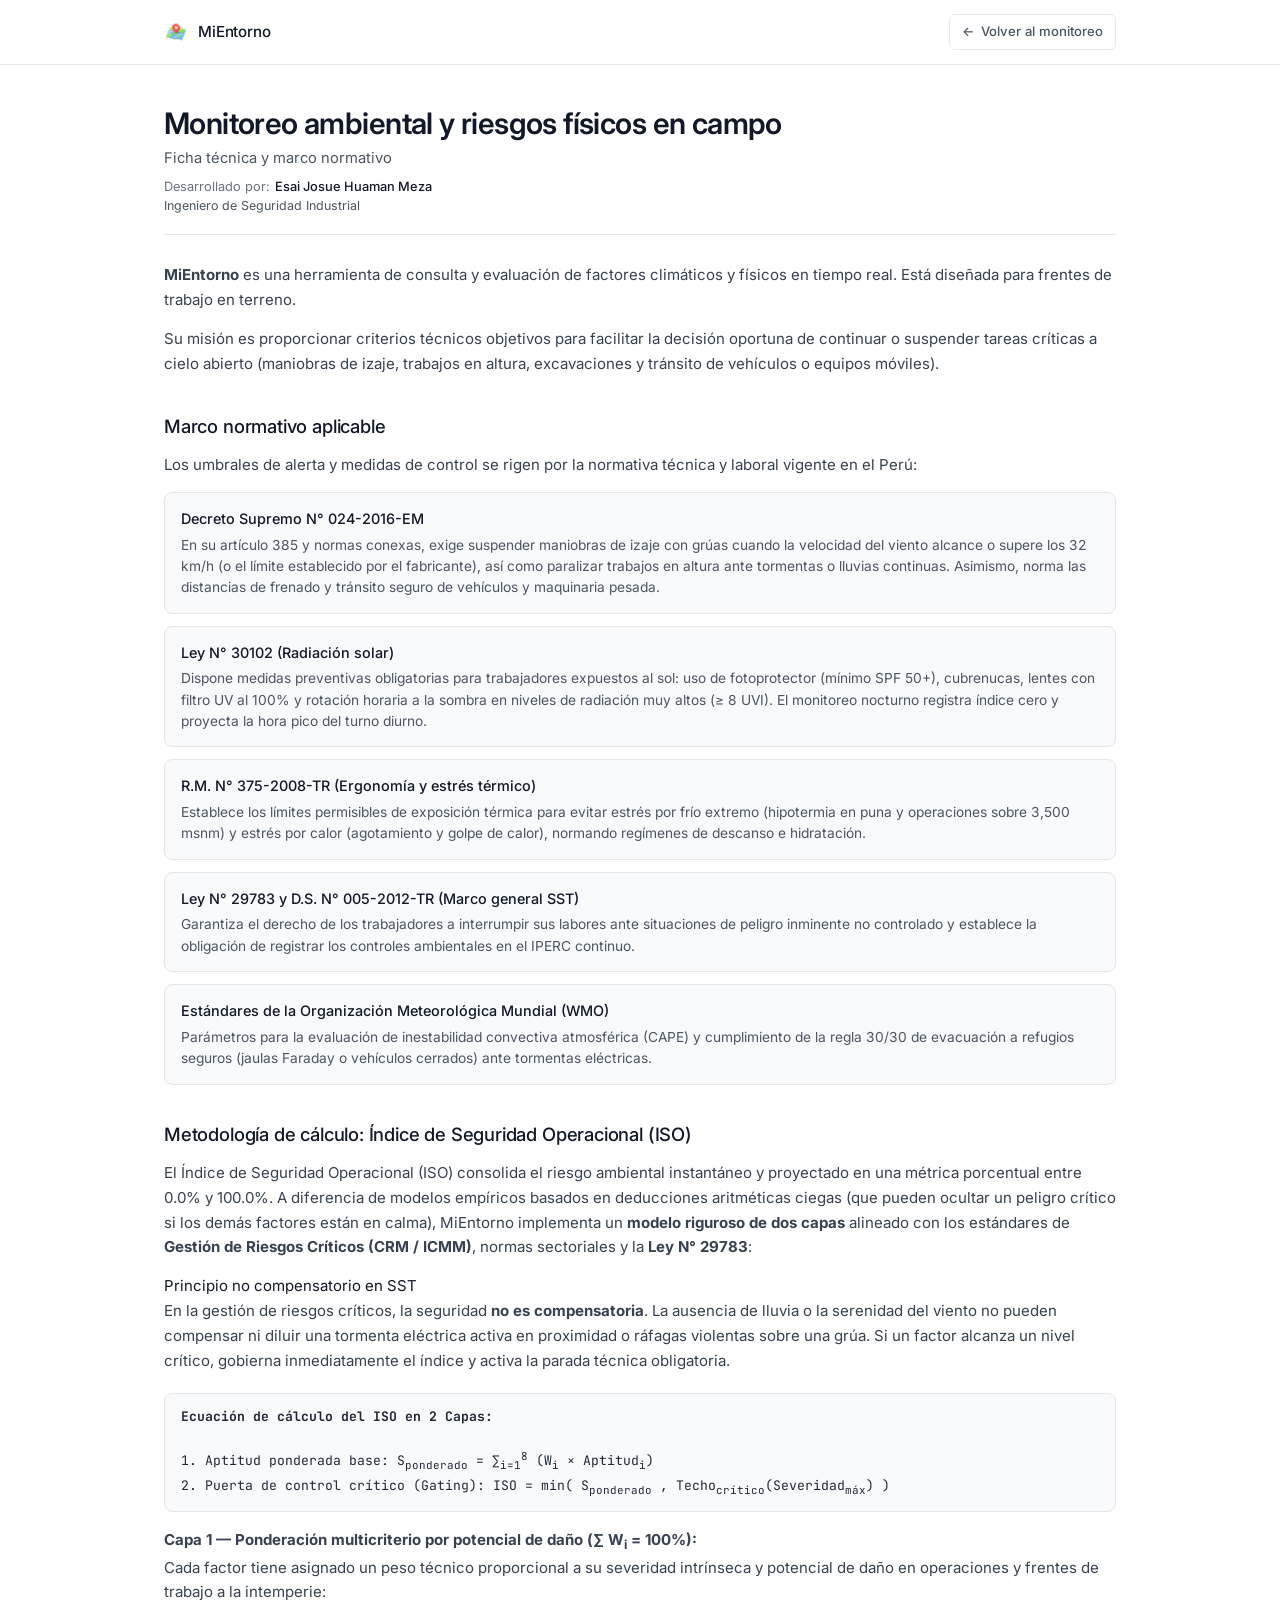
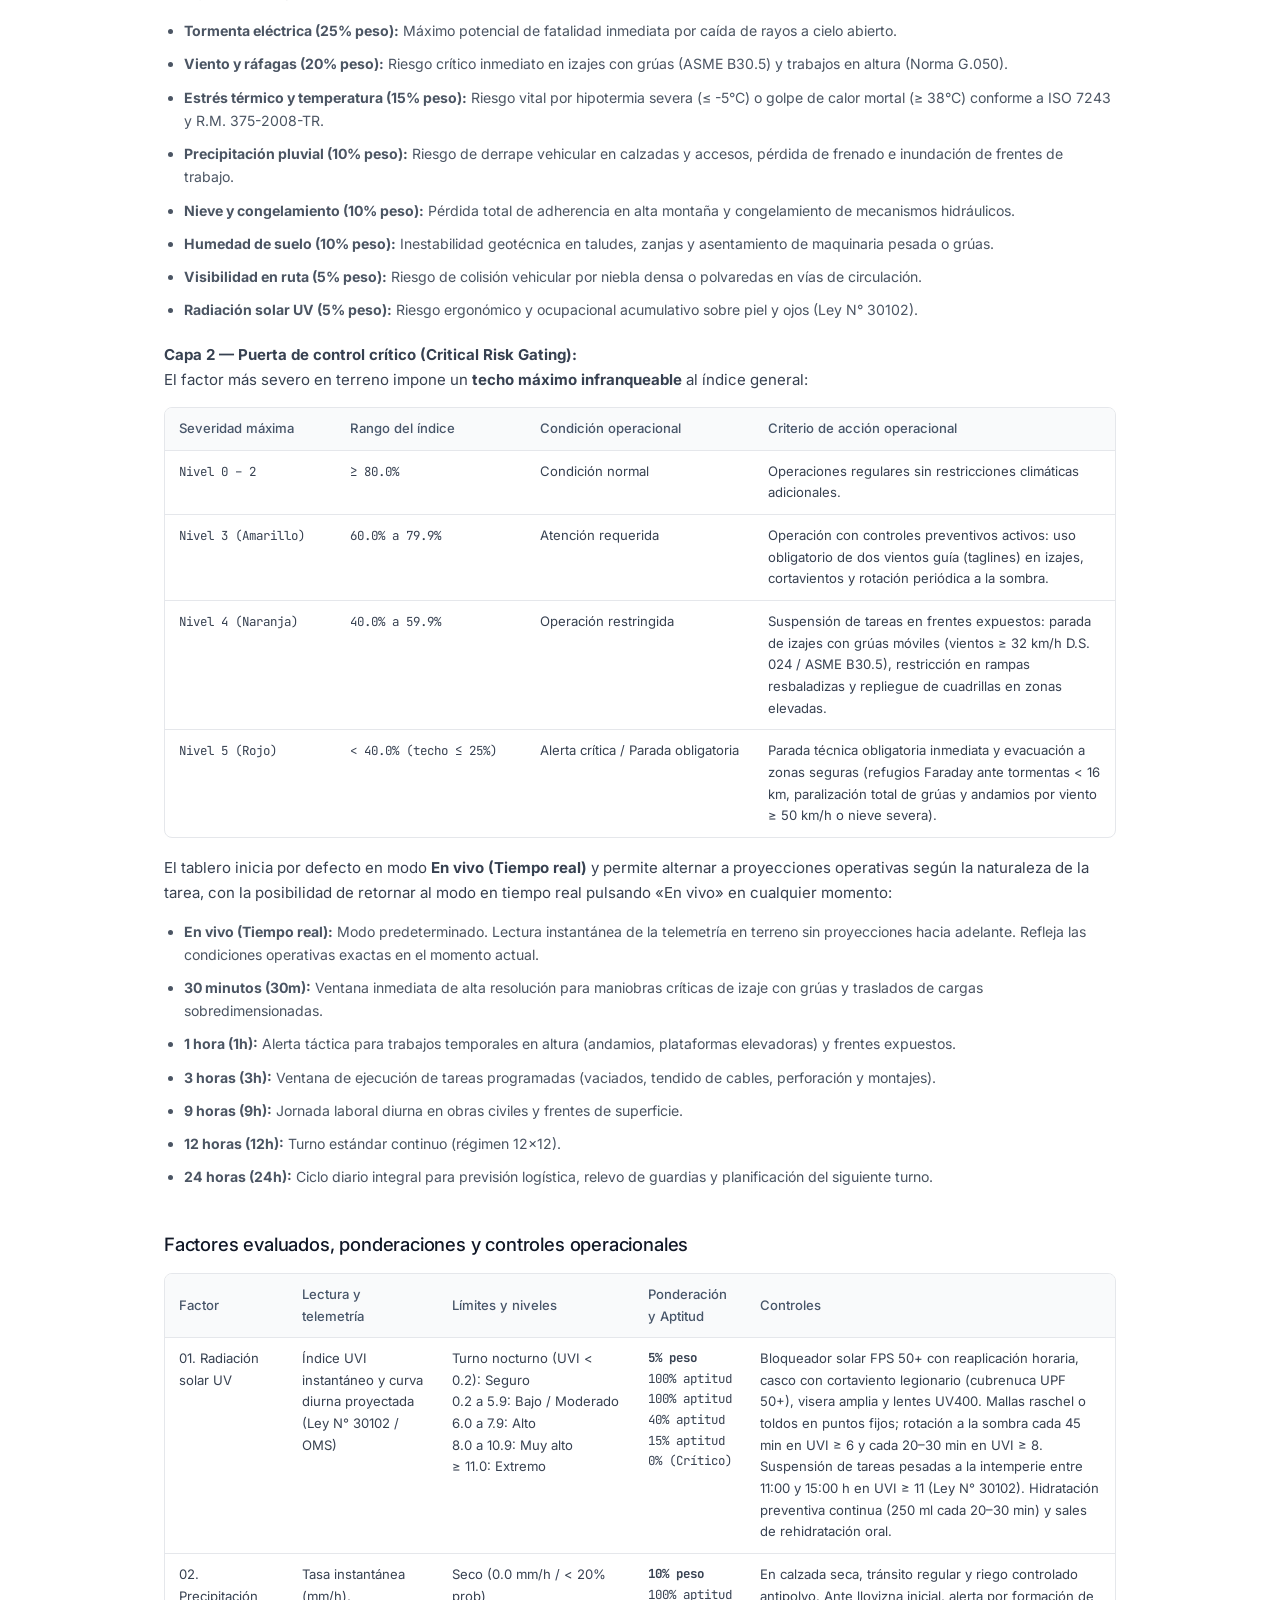
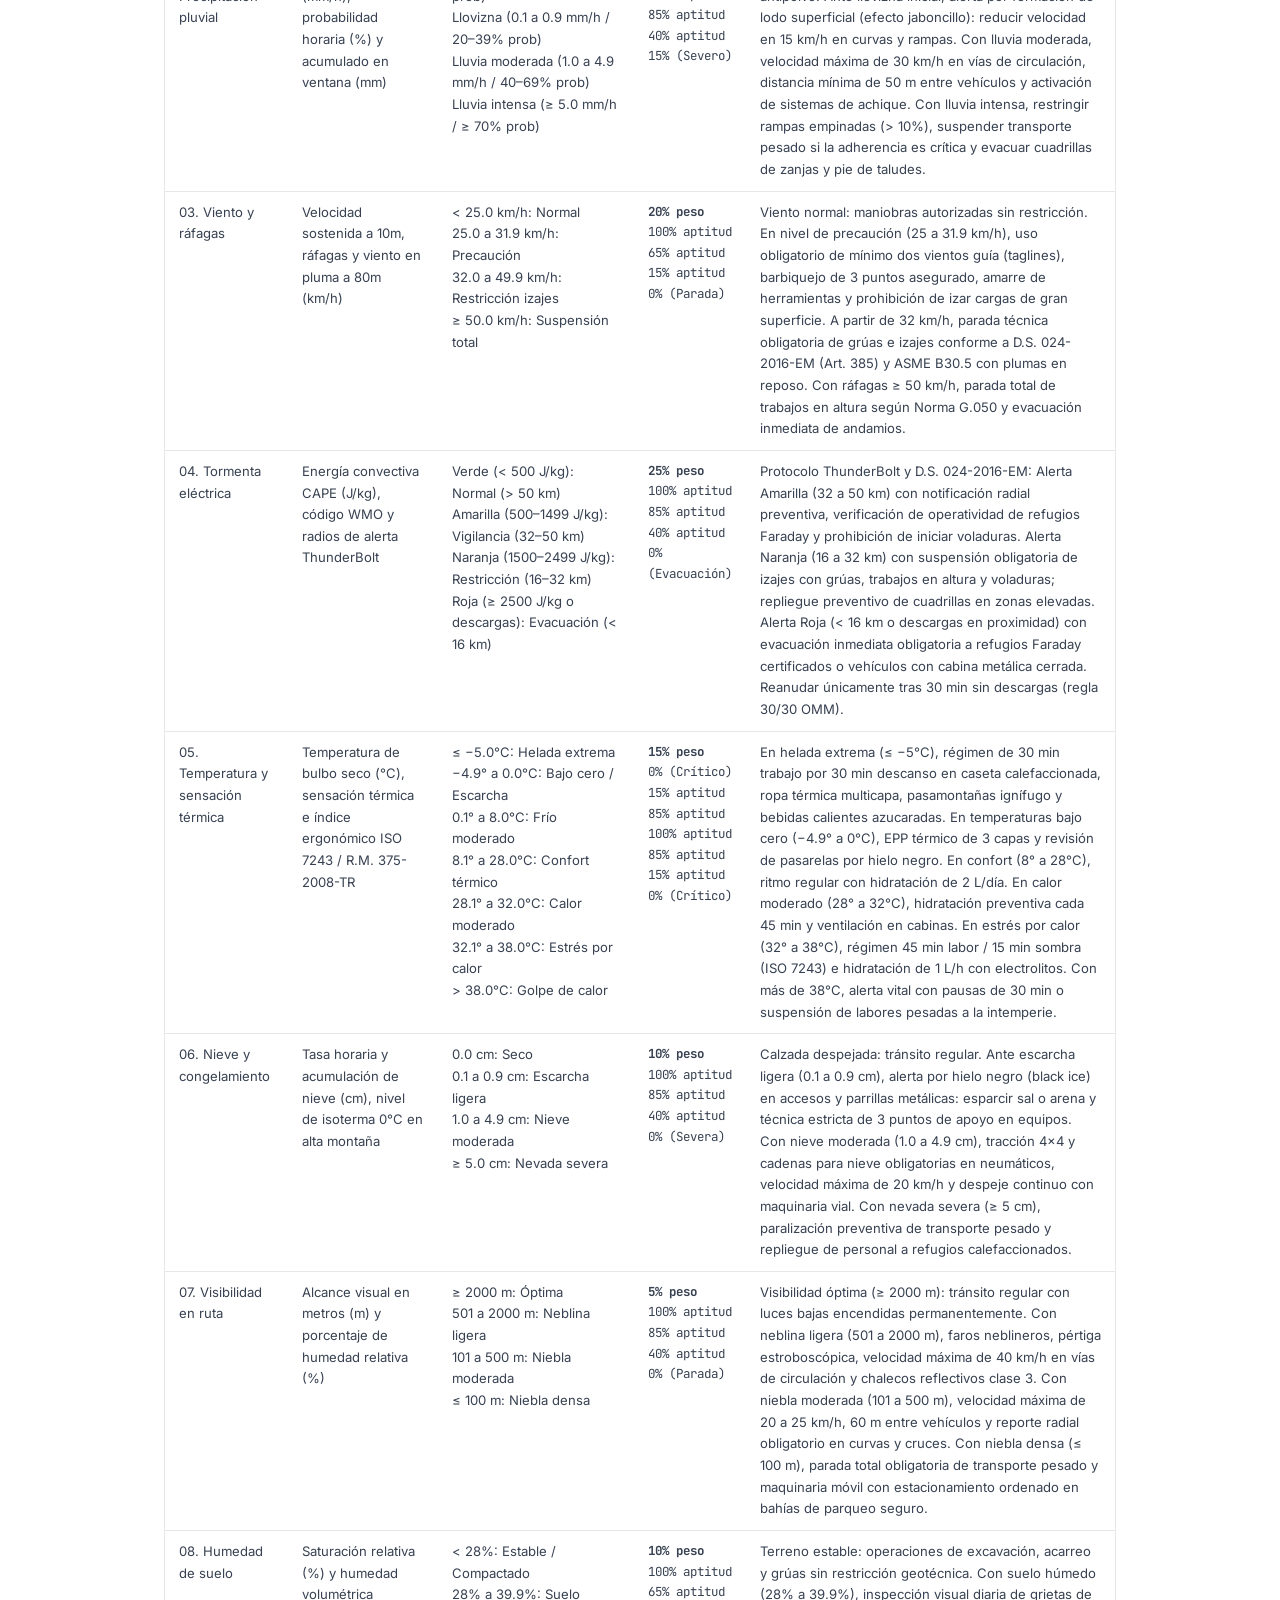
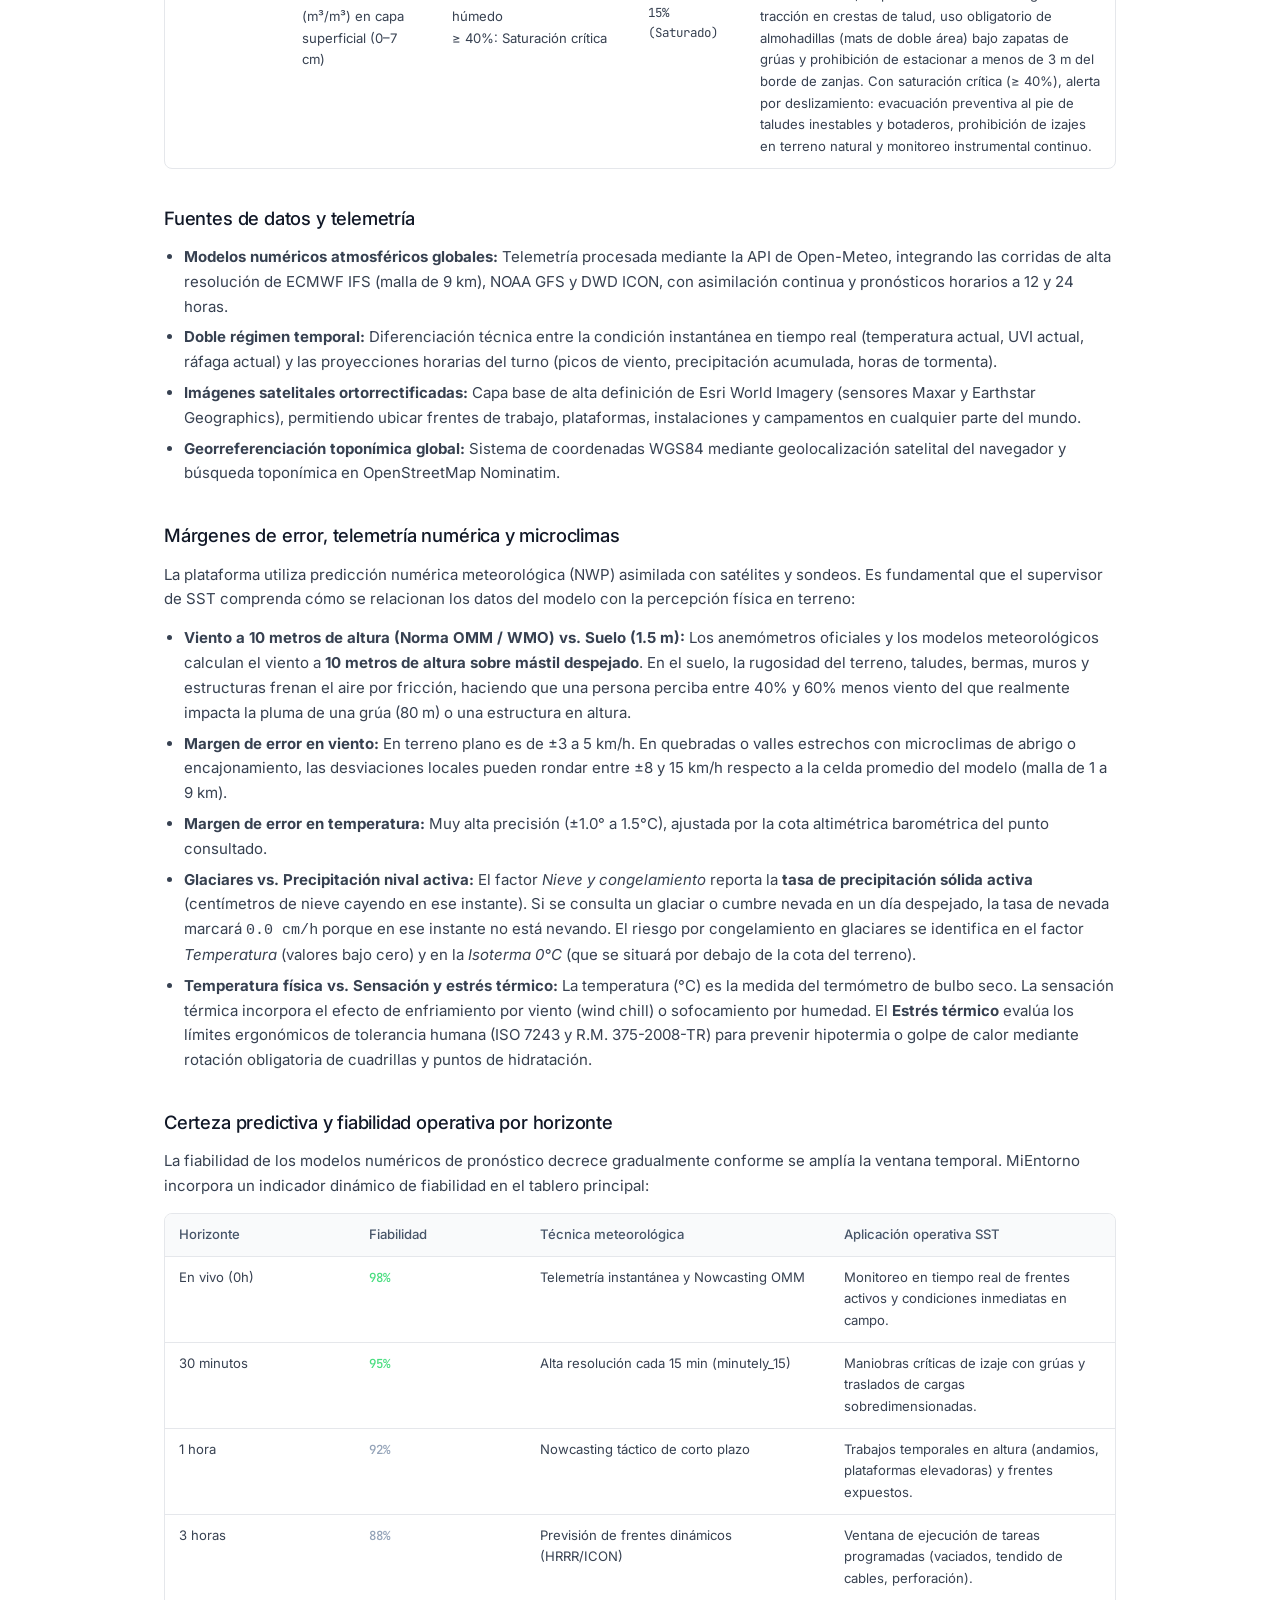
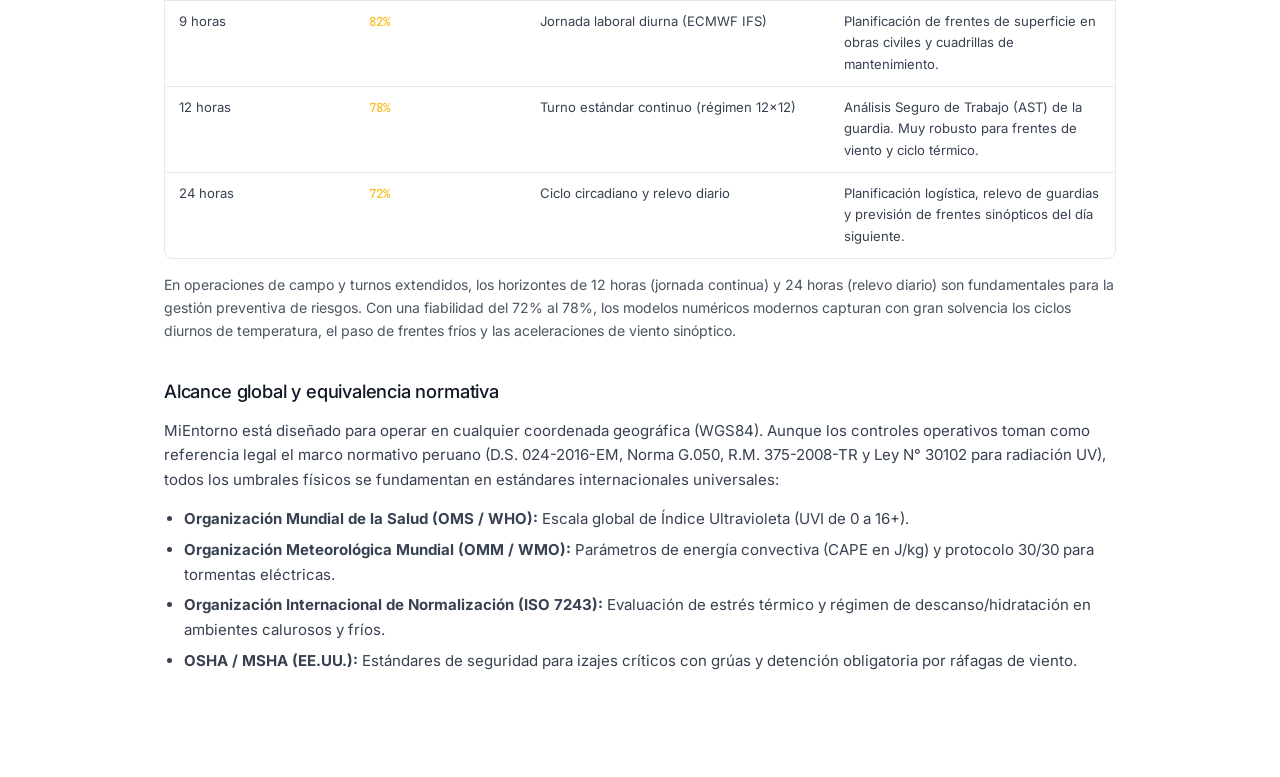
==== acerca.html @ bc373aea "refactor(sst): universalizar lenguaje SST eliminando sesgos sectoriales y modismo faena" ====
<!DOCTYPE html>
<html lang="es">

<head>
  <meta charset="UTF-8">
  <meta name="viewport" content="width=device-width, initial-scale=1.0">
  <title>Ficha técnica y metodología &bull; MiEntorno</title>
  <meta name="description"
    content="Ficha técnica, metodología de cálculo y marco normativo peruano de la plataforma MiEntorno.">
  <link rel="icon" type="image/webp" href="logo.webp">
  <link rel="preconnect" href="https://fonts.googleapis.com">
  <link rel="preconnect" href="https://fonts.gstatic.com" crossorigin>
  <link
    href="https://fonts.googleapis.com/css2?family=Inter:wght@400;500;600;700&family=JetBrains+Mono:wght@400;500&display=swap"
    rel="stylesheet">

  <style>
    :root {
      --bg: #ffffff;
      --text: #111827;
      --text-muted: #4b5563;
      --text-subtle: #6b7280;
      --border: #e5e7eb;
      --border-light: #f3f4f6;
      --bg-subtle: #f9fafb;
      --font-sans: 'Inter', -apple-system, BlinkMacSystemFont, "Segoe UI", Roboto, sans-serif;
      --font-mono: 'JetBrains Mono', Consolas, monospace;
    }

    * {
      box-sizing: border-box;
      margin: 0;
      padding: 0;
    }

    html,
    body {
      overflow-x: hidden;
    }

    body {
      background-color: var(--bg);
      color: var(--text);
      font-family: var(--font-sans);
      font-size: 15px;
      line-height: 1.65;
      -webkit-font-smoothing: antialiased;
      padding-bottom: 70px;
    }

    .top-bar {
      border-bottom: 1px solid var(--border);
      background: #ffffff;
      position: sticky;
      top: 0;
      z-index: 50;
    }

    .top-bar-inner {
      max-width: 1000px;
      margin: 0 auto;
      padding: 14px 24px;
      display: flex;
      align-items: center;
      justify-content: space-between;
    }

    .brand-group {
      display: flex;
      align-items: center;
      gap: 10px;
      text-decoration: none;
      color: var(--text);
    }

    .brand-logo {
      height: 24px;
      width: auto;
      display: block;
    }

    .brand-name {
      font-size: 0.95rem;
      font-weight: 500;
      letter-spacing: -0.01em;
    }

    .btn-back {
      display: inline-flex;
      align-items: center;
      gap: 6px;
      color: var(--text-muted);
      text-decoration: none;
      font-size: 0.82rem;
      font-weight: 500;
      padding: 6px 12px;
      border: 1px solid var(--border);
      border-radius: 6px;
      transition: all 0.15s ease;
      background: #ffffff;
    }

    .btn-back:hover {
      color: var(--text);
      background: var(--bg-subtle);
      border-color: #d1d5db;
    }

    .content-wrap {
      max-width: 1000px;
      margin: 0 auto;
      padding: 40px 24px 0 24px;
    }

    .page-header {
      margin-bottom: 28px;
      padding-bottom: 20px;
      border-bottom: 1px solid var(--border);
    }

    .page-tag {
      font-size: 0.75rem;
      font-weight: 500;
      color: var(--text-subtle);
      letter-spacing: 0.04em;
      margin-bottom: 8px;
    }

    .page-title {
      font-size: 1.85rem;
      font-weight: 600;
      color: var(--text);
      letter-spacing: -0.02em;
      line-height: 1.25;
      margin-bottom: 6px;
    }

    .page-meta {
      font-size: 0.92rem;
      color: var(--text-muted);
      line-height: 1.4;
      margin-bottom: 10px;
    }

    .page-author-byline {
      display: flex;
      flex-direction: column;
      gap: 2px;
      font-size: 0.8rem;
      line-height: 1.35;
      color: var(--text-subtle);
    }

    .byline-primary {
      display: flex;
      align-items: center;
      gap: 5px;
    }

    .byline-prefix {
      font-weight: 400;
      color: var(--text-subtle);
    }

    .byline-name {
      font-weight: 500;
      color: var(--text);
    }

    .byline-role {
      font-weight: 400;
      font-size: 0.78rem;
      color: var(--text-muted);
    }

    section {
      margin-bottom: 34px;
    }

    h2 {
      font-size: 1.15rem;
      font-weight: 500;
      color: var(--text);
      letter-spacing: -0.01em;
      margin-bottom: 12px;
    }

    p {
      margin-bottom: 14px;
      color: #374151;
      font-size: 0.94rem;
      line-height: 1.65;
    }

    ul {
      margin-left: 20px;
      margin-bottom: 14px;
      color: #374151;
      font-size: 0.94rem;
    }

    li {
      margin-bottom: 6px;
    }

    .law-item {
      border: 1px solid var(--border);
      border-radius: 8px;
      padding: 14px 16px;
      margin-bottom: 12px;
      background: var(--bg-subtle);
    }

    .law-name {
      font-weight: 500;
      font-size: 0.9rem;
      color: var(--text);
      margin-bottom: 4px;
    }

    .law-desc {
      font-size: 0.86rem;
      color: var(--text-muted);
      margin-bottom: 0;
      line-height: 1.55;
    }

    .table-container {
      border: 1px solid var(--border);
      border-radius: 8px;
      margin: 14px 0;
      background: #ffffff;
      overflow: hidden;
    }

    table {
      width: 100%;
      border-collapse: collapse;
      font-size: 0.82rem;
      text-align: left;
    }

    th {
      background: var(--bg-subtle);
      color: #475569;
      font-weight: 500;
      padding: 10px 14px;
      border-bottom: 1px solid var(--border);
    }

    td {
      padding: 10px 14px;
      border-bottom: 1px solid var(--border);
      color: #374151;
      vertical-align: top;
    }

    tr:last-child td {
      border-bottom: none;
    }

    .mono {
      font-family: var(--font-mono);
      font-size: 0.78rem;
    }

    .col-factor {
      width: 13%;
    }

    .col-metric {
      width: 16%;
    }

    .col-limits {
      width: 21%;
    }

    .col-deduction {
      width: 10%;
    }

    .col-action {
      width: 40%;
    }

    .cell-limits,
    .cell-deduction {
      line-height: 1.65;
    }

    .calc-box {
      background: var(--bg-subtle);
      border: 1px solid var(--border);
      border-radius: 8px;
      padding: 12px 16px;
      font-family: var(--font-mono);
      font-size: 0.82rem;
      color: #1f2937;
      margin: 12px 0 16px 0;
      line-height: 1.6;
      word-break: break-word;
    }

    .table-desktop {
      display: block;
    }

    .cards-mobile {
      display: none;
    }

    .scale-card {
      border: 1px solid var(--border);
      border-radius: 8px;
      padding: 12px 14px;
      background: var(--bg-subtle);
    }

    .scale-card-header {
      display: flex;
      align-items: center;
      gap: 8px;
      margin-bottom: 6px;
      flex-wrap: wrap;
    }

    .scale-badge {
      font-size: 0.76rem;
      font-weight: 600;
      padding: 2px 8px;
      border-radius: 4px;
      font-family: var(--font-mono);
    }

    .badge-safe {
      background: #ecfdf5;
      color: #059669;
      border: 1px solid #a7f3d0;
    }

    .badge-warning {
      background: #fffbeb;
      color: #d97706;
      border: 1px solid #fde68a;
    }

    .badge-alert {
      background: #fef2f2;
      color: #dc2626;
      border: 1px solid #fecaca;
    }

    .scale-title {
      font-size: 0.88rem;
      font-weight: 500;
      color: var(--text);
    }

    .scale-card-desc {
      font-size: 0.84rem;
      color: var(--text-muted);
      line-height: 1.5;
    }

    .factor-card {
      border: 1px solid var(--border);
      border-radius: 8px;
      padding: 14px;
      background: var(--bg-subtle);
    }

    .factor-card-header {
      margin-bottom: 10px;
      padding-bottom: 8px;
      border-bottom: 1px solid var(--border);
    }

    .factor-name {
      font-size: 0.92rem;
      font-weight: 500;
      color: var(--text);
      margin-bottom: 2px;
    }

    .factor-reading {
      font-size: 0.8rem;
      color: var(--text-subtle);
    }

    .factor-levels-grid {
      display: flex;
      flex-direction: column;
      gap: 4px;
      margin-bottom: 10px;
      background: #ffffff;
      border: 1px solid var(--border);
      border-radius: 6px;
      padding: 8px 12px;
    }

    .factor-level-row {
      display: flex;
      justify-content: space-between;
      align-items: center;
      font-size: 0.82rem;
      color: #374151;
      padding: 4px 0;
      border-bottom: 1px dashed var(--border-light);
    }

    .factor-level-row:last-child {
      border-bottom: none;
    }

    .factor-action {
      font-size: 0.82rem;
      color: #374151;
      line-height: 1.5;
    }

    @media (max-width: 720px) {
      .table-desktop {
        display: none !important;
      }

      .cards-mobile {
        display: flex !important;
        flex-direction: column;
        gap: 12px;
      }
    }

    @media (max-width: 900px) {
      .top-bar-inner {
        padding: 12px 20px;
      }

      .content-wrap {
        padding: 32px 20px 0 20px;
      }

      .page-title {
        font-size: 1.6rem;
      }
    }

    @media (max-width: 640px) {
      body {
        font-size: 14.5px;
        padding-bottom: 50px;
      }

      .top-bar-inner {
        padding: 10px 16px;
      }

      .brand-name {
        font-size: 0.9rem;
      }

      .btn-back {
        font-size: 0.78rem;
        padding: 5px 10px;
      }

      .btn-back-text {
        display: none;
      }

      .btn-back::after {
        content: "Volver";
      }

      .content-wrap {
        padding: 20px 16px 0 16px;
      }

      .page-header {
        margin-bottom: 22px;
        padding-bottom: 16px;
      }

      .page-title {
        font-size: 1.35rem;
        line-height: 1.3;
      }

      .page-meta {
        font-size: 0.86rem;
        margin-bottom: 8px;
      }

      .page-author-byline {
        font-size: 0.78rem;
      }

      .byline-role {
        font-size: 0.74rem;
      }

      h2 {
        font-size: 1.05rem;
        margin-bottom: 10px;
      }

      p,
      ul {
        font-size: 0.88rem;
        line-height: 1.6;
      }

      .law-item {
        padding: 12px 14px;
      }

      .law-name {
        font-size: 0.88rem;
      }

      .law-desc {
        font-size: 0.82rem;
      }

      .calc-box {
        font-size: 0.75rem;
        padding: 10px 12px;
      }

      table {
        font-size: 0.78rem;
      }

      th,
      td {
        padding: 8px 10px;
      }
    }
  </style>
</head>

<body>
  <header class="top-bar">
    <div class="top-bar-inner">
      <a href="index.html" class="brand-group">
        <img src="logo.webp" alt="Logo MiEntorno" class="brand-logo">
        <span class="brand-name">MiEntorno</span>
      </a>
      <a href="index.html" class="btn-back">
        <span>&larr;</span>
        <span class="btn-back-text">Volver al monitoreo</span>
      </a>
    </div>
  </header>

  <main class="content-wrap">
    <header class="page-header">

      <h1 class="page-title">Monitoreo ambiental y riesgos físicos en campo</h1>
      <div class="page-meta">Ficha técnica y marco normativo</div>
      <div class="page-author-byline">
        <div class="byline-primary">
          <span class="byline-prefix">Desarrollado por:</span>
          <span class="byline-name">Esai Josue Huaman Meza</span>
        </div>
        <div class="byline-role">Ingeniero de Seguridad Industrial</div>
      </div>
    </header>

    <section>
      <p>
        <b>MiEntorno</b> es una herramienta de consulta y evaluación de factores climáticos y físicos en
        tiempo real.
        Está diseñada para frentes de trabajo en terreno.
      </p>
      <p>
        Su misión es proporcionar criterios técnicos objetivos para facilitar la decisión oportuna de
        continuar o suspender tareas críticas a cielo abierto (maniobras
        de izaje, trabajos en altura, excavaciones y tránsito de vehículos o equipos móviles).
      </p>
    </section>

    <section>
      <h2>Marco normativo aplicable</h2>
      <p>
        Los umbrales de alerta y medidas de control se rigen por la normativa técnica y laboral vigente en el Perú:
      </p>

      <div class="law-item">
        <div class="law-name">Decreto Supremo N° 024-2016-EM</div>
        <p class="law-desc">
          En su artículo 385 y normas conexas, exige suspender maniobras de izaje con grúas cuando la velocidad del
          viento alcance o supere los 32 km/h (o el límite establecido por el fabricante), así como paralizar trabajos en altura
          ante tormentas o lluvias continuas. Asimismo, norma las distancias de frenado y tránsito seguro de vehículos y maquinaria pesada.
        </p>
      </div>

      <div class="law-item">
        <div class="law-name">Ley N° 30102 (Radiación solar)</div>
        <p class="law-desc">
          Dispone medidas preventivas obligatorias para trabajadores expuestos al sol: uso de fotoprotector (mínimo SPF
          50+), cubrenucas, lentes con filtro UV al 100% y rotación horaria a la sombra en niveles de radiación muy
          altos (&ge; 8 UVI). El monitoreo nocturno registra índice cero y proyecta la hora pico del turno diurno.
        </p>
      </div>

      <div class="law-item">
        <div class="law-name">R.M. N° 375-2008-TR (Ergonomía y estrés térmico)</div>
        <p class="law-desc">
          Establece los límites permisibles de exposición térmica para evitar estrés por frío extremo (hipotermia en
          puna y operaciones sobre 3,500 msnm) y estrés por calor (agotamiento y golpe de calor), normando regímenes de
          descanso e hidratación.
        </p>
      </div>

      <div class="law-item">
        <div class="law-name">Ley N° 29783 y D.S. N° 005-2012-TR (Marco general SST)</div>
        <p class="law-desc">
          Garantiza el derecho de los trabajadores a interrumpir sus labores ante situaciones de peligro inminente no
          controlado y establece la obligación de registrar los controles ambientales en el IPERC continuo.
        </p>
      </div>

      <div class="law-item">
        <div class="law-name">Estándares de la Organización Meteorológica Mundial (WMO)</div>
        <p class="law-desc">
          Parámetros para la evaluación de inestabilidad convectiva atmosférica (CAPE) y cumplimiento de la regla 30/30
          de evacuación a refugios seguros (jaulas Faraday o vehículos cerrados) ante tormentas eléctricas.
        </p>
      </div>
    </section>

    <section>
      <h2>Metodología de cálculo: Índice de Seguridad Operacional (ISO)</h2>
      <p>
        El Índice de Seguridad Operacional (ISO) consolida el riesgo ambiental instantáneo y proyectado en una métrica porcentual entre 0.0% y 100.0%. A diferencia de modelos empíricos basados en deducciones aritméticas ciegas (que pueden ocultar un peligro crítico si los demás factores están en calma), MiEntorno implementa un <strong>modelo riguroso de dos capas</strong> alineado con los estándares de <strong>Gestión de Riesgos Críticos (CRM / ICMM)</strong>, normas sectoriales y la <strong>Ley N° 29783</strong>:
      </p>

      <div class="callout" style="margin-bottom: 20px;">
        <span class="callout-title">Principio no compensatorio en SST</span>
        <p style="margin-bottom: 0;">
          En la gestión de riesgos críticos, la seguridad <strong>no es compensatoria</strong>. La ausencia de lluvia o la serenidad del viento no pueden compensar ni diluir una tormenta eléctrica activa en proximidad o ráfagas violentas sobre una grúa. Si un factor alcanza un nivel crítico, gobierna inmediatamente el índice y activa la parada técnica obligatoria.
        </p>
      </div>

      <div class="calc-box">
        <strong>Ecuación de cálculo del ISO en 2 Capas:</strong><br><br>
        1. Aptitud ponderada base: S<sub>ponderado</sub> = &sum;<sub>i=1</sub><sup>8</sup> (W<sub>i</sub> &times; Aptitud<sub>i</sub>)<br>
        2. Puerta de control crítico (Gating): ISO = min( S<sub>ponderado</sub> , Techo<sub>crítico</sub>(Severidad<sub>máx</sub>) )
      </div>

      <p>
        <strong>Capa 1 &mdash; Ponderación multicriterio por potencial de daño (&sum; W<sub>i</sub> = 100%):</strong><br>
        Cada factor tiene asignado un peso técnico proporcional a su severidad intrínseca y potencial de daño en operaciones y frentes de trabajo a la intemperie:
      </p>

      <ul
        style="margin: 8px 0 16px 20px; font-size: 0.88rem; color: var(--text-muted); display: flex; flex-direction: column; gap: 4px;">
        <li><strong>Tormenta eléctrica (25% peso):</strong> Máximo potencial de fatalidad inmediata por caída de rayos a cielo abierto.</li>
        <li><strong>Viento y ráfagas (20% peso):</strong> Riesgo crítico inmediato en izajes con grúas (ASME B30.5) y trabajos en altura (Norma G.050).</li>
        <li><strong>Estrés térmico y temperatura (15% peso):</strong> Riesgo vital por hipotermia severa (&le; -5°C) o golpe de calor mortal (&ge; 38°C) conforme a ISO 7243 y R.M. 375-2008-TR.</li>
        <li><strong>Precipitación pluvial (10% peso):</strong> Riesgo de derrape vehicular en calzadas y accesos, pérdida de frenado e inundación de frentes de trabajo.</li>
        <li><strong>Nieve y congelamiento (10% peso):</strong> Pérdida total de adherencia en alta montaña y congelamiento de mecanismos hidráulicos.</li>
        <li><strong>Humedad de suelo (10% peso):</strong> Inestabilidad geotécnica en taludes, zanjas y asentamiento de maquinaria pesada o grúas.</li>
        <li><strong>Visibilidad en ruta (5% peso):</strong> Riesgo de colisión vehicular por niebla densa o polvaredas en vías de circulación.</li>
        <li><strong>Radiación solar UV (5% peso):</strong> Riesgo ergonómico y ocupacional acumulativo sobre piel y ojos (Ley N° 30102).</li>
      </ul>

      <p>
        <strong>Capa 2 &mdash; Puerta de control crítico (Critical Risk Gating):</strong><br>
        El factor más severo en terreno impone un <strong>techo máximo infranqueable</strong> al índice general:
      </p>

      <div class="table-desktop">
        <div class="table-container">
          <table>
            <thead>
              <tr>
                <th style="width: 18%;">Severidad máxima</th>
                <th style="width: 20%;">Rango del índice</th>
                <th style="width: 24%;">Condición operacional</th>
                <th>Criterio de acción operacional</th>
              </tr>
            </thead>
            <tbody>
              <tr>
                <td><span class="mono">Nivel 0 &ndash; 2</span></td>
                <td><span class="mono">&ge; 80.0%</span></td>
                <td>Condición normal</td>
                <td>Operaciones regulares sin restricciones climáticas adicionales.</td>
              </tr>
              <tr>
                <td><span class="mono">Nivel 3 (Amarillo)</span></td>
                <td><span class="mono">60.0% a 79.9%</span></td>
                <td>Atención requerida</td>
                <td>Operación con controles preventivos activos: uso obligatorio de dos vientos guía (taglines) en izajes, cortavientos y rotación periódica a la sombra.</td>
              </tr>
              <tr>
                <td><span class="mono">Nivel 4 (Naranja)</span></td>
                <td><span class="mono">40.0% a 59.9%</span></td>
                <td>Operación restringida</td>
                <td>Suspensión de tareas en frentes expuestos: parada de izajes con grúas móviles (vientos &ge; 32 km/h D.S. 024 / ASME B30.5), restricción en rampas resbaladizas y repliegue de cuadrillas en zonas elevadas.</td>
              </tr>
              <tr>
                <td><span class="mono">Nivel 5 (Rojo)</span></td>
                <td><span class="mono">&lt; 40.0% (techo &le; 25%)</span></td>
                <td>Alerta crítica / Parada obligatoria</td>
                <td>Parada técnica obligatoria inmediata y evacuación a zonas seguras (refugios Faraday ante tormentas &lt; 16 km, paralización total de grúas y andamios por viento &ge; 50 km/h o nieve severa).</td>
              </tr>
            </tbody>
          </table>
        </div>
      </div>

      <div class="cards-mobile">
        <div class="scale-card">
          <div class="scale-card-header">
            <span class="scale-badge badge-safe">&ge; 80.0%</span>
            <span class="scale-title">Condición normal</span>
          </div>
          <div class="scale-card-desc">Operaciones regulares sin restricciones climáticas adicionales.</div>
        </div>

        <div class="scale-card">
          <div class="scale-card-header">
            <span class="scale-badge badge-warning">60.0% a 79.9%</span>
            <span class="scale-title">Atención requerida</span>
          </div>
          <div class="scale-card-desc">Operación con controles preventivos activos (dos taglines en izajes, cortavientos, rotación a la sombra).</div>
        </div>

        <div class="scale-card">
          <div class="scale-card-header">
            <span class="scale-badge" style="background: rgba(249, 115, 22, 0.16); color: #fb923c;">40.0% a 59.9%</span>
            <span class="scale-title">Operación restringida</span>
          </div>
          <div class="scale-card-desc">Suspensión de izajes con grúas (&ge; 32 km/h), restricción en rampas resbaladizas y repliegue de zonas elevadas.</div>
        </div>

        <div class="scale-card">
          <div class="scale-card-header">
            <span class="scale-badge badge-alert">&lt; 40.0%</span>
            <span class="scale-title">Alerta crítica / Parada obligatoria</span>
          </div>
          <div class="scale-card-desc">Parada técnica obligatoria de tareas de alto riesgo en cielo abierto y evacuación a refugios Faraday ante descargas.</div>
        </div>
      </div>

      <p style="margin-top: 18px;">
        El tablero inicia por defecto en modo <strong>En vivo (Tiempo real)</strong> y permite alternar a proyecciones
        operativas según la naturaleza de la tarea, con la posibilidad de retornar al modo en tiempo real pulsando «En
        vivo» en cualquier momento:
      </p>

      <ul
        style="margin: 8px 0 16px 20px; font-size: 0.88rem; color: var(--text-muted); display: flex; flex-direction: column; gap: 4px;">
        <li><strong>En vivo (Tiempo real):</strong> Modo predeterminado. Lectura instantánea de la telemetría en terreno
          sin proyecciones hacia adelante. Refleja las condiciones operativas exactas en el momento actual.</li>
        <li><strong>30 minutos (30m):</strong> Ventana inmediata de alta resolución para maniobras críticas de izaje con
          grúas y traslados de cargas sobredimensionadas.</li>
        <li><strong>1 hora (1h):</strong> Alerta táctica para trabajos temporales en altura (andamios, plataformas
          elevadoras) y frentes expuestos.</li>
        <li><strong>3 horas (3h):</strong> Ventana de ejecución de tareas programadas (vaciados, tendido de cables,
          perforación y montajes).</li>
        <li><strong>9 horas (9h):</strong> Jornada laboral diurna en obras civiles y frentes de superficie.</li>
        <li><strong>12 horas (12h):</strong> Turno estándar continuo (régimen 12x12).</li>
        <li><strong>24 horas (24h):</strong> Ciclo diario integral para previsión logística, relevo de guardias y
          planificación del siguiente turno.</li>
      </ul>
    </section>

    <section>
      <h2>Factores evaluados, ponderaciones y controles operacionales</h2>

      <div class="table-desktop">
        <div class="table-container">
          <table>
            <thead>
              <tr>
                <th class="col-factor">Factor</th>
                <th class="col-metric">Lectura y telemetría</th>
                <th class="col-limits">Límites y niveles</th>
                <th class="col-deduction">Ponderación y Aptitud</th>
                <th class="col-action">Controles</th>
              </tr>
            </thead>
            <tbody>
              <tr>
                <td>01. Radiación solar UV</td>
                <td>Índice UVI instantáneo y curva diurna proyectada (Ley N° 30102 / OMS)</td>
                <td class="cell-limits">
                  Turno nocturno (UVI &lt; 0.2): Seguro<br>
                  0.2 a 5.9: Bajo / Moderado<br>
                  6.0 a 7.9: Alto<br>
                  8.0 a 10.9: Muy alto<br>
                  &ge; 11.0: Extremo
                </td>
                <td class="cell-deduction mono">
                  <strong>5% peso</strong><br>
                  100% aptitud<br>
                  100% aptitud<br>
                  40% aptitud<br>
                  15% aptitud<br>
                  0% (Crítico)
                </td>
                <td>
                  Bloqueador solar FPS 50+ con reaplicación horaria, casco con cortaviento legionario (cubrenuca UPF 50+), visera amplia y lentes UV400. Mallas raschel o toldos en puntos fijos; rotación a la sombra cada 45 min en UVI &ge; 6 y cada 20&ndash;30 min en UVI &ge; 8. Suspensión de tareas pesadas a la intemperie entre 11:00 y 15:00 h en UVI &ge; 11 (Ley N° 30102). Hidratación preventiva continua (250 ml cada 20&ndash;30 min) y sales de rehidratación oral.
                </td>
              </tr>
              <tr>
                <td>02. Precipitación pluvial</td>
                <td>Tasa instantánea (mm/h), probabilidad horaria (%) y acumulado en ventana (mm)</td>
                <td class="cell-limits">
                  Seco (0.0 mm/h / &lt; 20% prob)<br>
                  Llovizna (0.1 a 0.9 mm/h / 20&ndash;39% prob)<br>
                  Lluvia moderada (1.0 a 4.9 mm/h / 40&ndash;69% prob)<br>
                  Lluvia intensa (&ge; 5.0 mm/h / &ge; 70% prob)
                </td>
                <td class="cell-deduction mono">
                  <strong>10% peso</strong><br>
                  100% aptitud<br>
                  85% aptitud<br>
                  40% aptitud<br>
                  15% (Severo)
                </td>
                <td>
                  En calzada seca, tránsito regular y riego controlado antipolvo. Ante llovizna inicial, alerta por formación de lodo superficial (efecto jaboncillo): reducir velocidad en 15 km/h en curvas y rampas. Con lluvia moderada, velocidad máxima de 30 km/h en vías de circulación, distancia mínima de 50 m entre vehículos y activación de sistemas de achique. Con lluvia intensa, restringir rampas empinadas (&gt; 10%), suspender transporte pesado si la adherencia es crítica y evacuar cuadrillas de zanjas y pie de taludes.
                </td>
              </tr>
              <tr>
                <td>03. Viento y ráfagas</td>
                <td>Velocidad sostenida a 10m, ráfagas y viento en pluma a 80m (km/h)</td>
                <td class="cell-limits">
                  &lt; 25.0 km/h: Normal<br>
                  25.0 a 31.9 km/h: Precaución<br>
                  32.0 a 49.9 km/h: Restricción izajes<br>
                  &ge; 50.0 km/h: Suspensión total
                </td>
                <td class="cell-deduction mono">
                  <strong>20% peso</strong><br>
                  100% aptitud<br>
                  65% aptitud<br>
                  15% aptitud<br>
                  0% (Parada)
                </td>
                <td>
                  Viento normal: maniobras autorizadas sin restricción. En nivel de precaución (25 a 31.9 km/h), uso obligatorio de mínimo dos vientos guía (taglines), barbiquejo de 3 puntos asegurado, amarre de herramientas y prohibición de izar cargas de gran superficie. A partir de 32 km/h, parada técnica obligatoria de grúas e izajes conforme a D.S. 024-2016-EM (Art. 385) y ASME B30.5 con plumas en reposo. Con ráfagas &ge; 50 km/h, parada total de trabajos en altura según Norma G.050 y evacuación inmediata de andamios.
                </td>
              </tr>
              <tr>
                <td>04. Tormenta eléctrica</td>
                <td>Energía convectiva CAPE (J/kg), código WMO y radios de alerta ThunderBolt</td>
                <td class="cell-limits">
                  Verde (&lt; 500 J/kg): Normal (&gt; 50 km)<br>
                  Amarilla (500&ndash;1499 J/kg): Vigilancia (32&ndash;50 km)<br>
                  Naranja (1500&ndash;2499 J/kg): Restricción (16&ndash;32 km)<br>
                  Roja (&ge; 2500 J/kg o descargas): Evacuación (&lt; 16 km)
                </td>
                <td class="cell-deduction mono">
                  <strong>25% peso</strong><br>
                  100% aptitud<br>
                  85% aptitud<br>
                  40% aptitud<br>
                  0% (Evacuación)
                </td>
                <td>
                  Protocolo ThunderBolt y D.S. 024-2016-EM: Alerta Amarilla (32 a 50 km) con notificación radial preventiva, verificación de operatividad de refugios Faraday y prohibición de iniciar voladuras. Alerta Naranja (16 a 32 km) con suspensión obligatoria de izajes con grúas, trabajos en altura y voladuras; repliegue preventivo de cuadrillas en zonas elevadas. Alerta Roja (&lt; 16 km o descargas en proximidad) con evacuación inmediata obligatoria a refugios Faraday certificados o vehículos con cabina metálica cerrada. Reanudar únicamente tras 30 min sin descargas (regla 30/30 OMM).
                </td>
              </tr>
              <tr>
                <td>05. Temperatura y sensación térmica</td>
                <td>Temperatura de bulbo seco (°C), sensación térmica e índice ergonómico ISO 7243 / R.M. 375-2008-TR</td>
                <td class="cell-limits">
                  &le; &minus;5.0°C: Helada extrema<br>
                  &minus;4.9° a 0.0°C: Bajo cero / Escarcha<br>
                  0.1° a 8.0°C: Frío moderado<br>
                  8.1° a 28.0°C: Confort térmico<br>
                  28.1° a 32.0°C: Calor moderado<br>
                  32.1° a 38.0°C: Estrés por calor<br>
                  &gt; 38.0°C: Golpe de calor
                </td>
                <td class="cell-deduction mono">
                  <strong>15% peso</strong><br>
                  0% (Crítico)<br>
                  15% aptitud<br>
                  85% aptitud<br>
                  100% aptitud<br>
                  85% aptitud<br>
                  15% aptitud<br>
                  0% (Crítico)
                </td>
                <td>
                  En helada extrema (&le; &minus;5°C), régimen de 30 min trabajo por 30 min descanso en caseta calefaccionada, ropa térmica multicapa, pasamontañas ignífugo y bebidas calientes azucaradas. En temperaturas bajo cero (&minus;4.9° a 0°C), EPP térmico de 3 capas y revisión de pasarelas por hielo negro. En confort (8° a 28°C), ritmo regular con hidratación de 2 L/día. En calor moderado (28° a 32°C), hidratación preventiva cada 45 min y ventilación en cabinas. En estrés por calor (32° a 38°C), régimen 45 min labor / 15 min sombra (ISO 7243) e hidratación de 1 L/h con electrolitos. Con más de 38°C, alerta vital con pausas de 30 min o suspensión de labores pesadas a la intemperie.
                </td>
              </tr>
              <tr>
                <td>06. Nieve y congelamiento</td>
                <td>Tasa horaria y acumulación de nieve (cm), nivel de isoterma 0°C en alta montaña</td>
                <td class="cell-limits">
                  0.0 cm: Seco<br>
                  0.1 a 0.9 cm: Escarcha ligera<br>
                  1.0 a 4.9 cm: Nieve moderada<br>
                  &ge; 5.0 cm: Nevada severa
                </td>
                <td class="cell-deduction mono">
                  <strong>10% peso</strong><br>
                  100% aptitud<br>
                  85% aptitud<br>
                  40% aptitud<br>
                  0% (Severa)
                </td>
                <td>
                  Calzada despejada: tránsito regular. Ante escarcha ligera (0.1 a 0.9 cm), alerta por hielo negro (black ice) en accesos y parrillas metálicas: esparcir sal o arena y técnica estricta de 3 puntos de apoyo en equipos. Con nieve moderada (1.0 a 4.9 cm), tracción 4x4 y cadenas para nieve obligatorias en neumáticos, velocidad máxima de 20 km/h y despeje continuo con maquinaria vial. Con nevada severa (&ge; 5 cm), paralización preventiva de transporte pesado y repliegue de personal a refugios calefaccionados.
                </td>
              </tr>
              <tr>
                <td>07. Visibilidad en ruta</td>
                <td>Alcance visual en metros (m) y porcentaje de humedad relativa (%)</td>
                <td class="cell-limits">
                  &ge; 2000 m: Óptima<br>
                  501 a 2000 m: Neblina ligera<br>
                  101 a 500 m: Niebla moderada<br>
                  &le; 100 m: Niebla densa
                </td>
                <td class="cell-deduction mono">
                  <strong>5% peso</strong><br>
                  100% aptitud<br>
                  85% aptitud<br>
                  40% aptitud<br>
                  0% (Parada)
                </td>
                <td>
                  Visibilidad óptima (&ge; 2000 m): tránsito regular con luces bajas encendidas permanentemente. Con neblina ligera (501 a 2000 m), faros neblineros, pértiga estroboscópica, velocidad máxima de 40 km/h en vías de circulación y chalecos reflectivos clase 3. Con niebla moderada (101 a 500 m), velocidad máxima de 20 a 25 km/h, 60 m entre vehículos y reporte radial obligatorio en curvas y cruces. Con niebla densa (&le; 100 m), parada total obligatoria de transporte pesado y maquinaria móvil con estacionamiento ordenado en bahías de parqueo seguro.
                </td>
              </tr>
              <tr>
                <td>08. Humedad de suelo</td>
                <td>Saturación relativa (%) y humedad volumétrica (m³/m³) en capa superficial (0&ndash;7 cm)</td>
                <td class="cell-limits">
                  &lt; 28%: Estable / Compactado<br>
                  28% a 39.9%: Suelo húmedo<br>
                  &ge; 40%: Saturación crítica
                </td>
                <td class="cell-deduction mono">
                  <strong>10% peso</strong><br>
                  100% aptitud<br>
                  65% aptitud<br>
                  15% (Saturado)
                </td>
                <td>
                  Terreno estable: operaciones de excavación, acarreo y grúas sin restricción geotécnica. Con suelo húmedo (28% a 39.9%), inspección visual diaria de grietas de tracción en crestas de talud, uso obligatorio de almohadillas (mats de doble área) bajo zapatas de grúas y prohibición de estacionar a menos de 3 m del borde de zanjas. Con saturación crítica (&ge; 40%), alerta por deslizamiento: evacuación preventiva al pie de taludes inestables y botaderos, prohibición de izajes en terreno natural y monitoreo instrumental continuo.
                </td>
              </tr>
            </tbody>
          </table>
        </div>
      </div>

      <div class="cards-mobile">
        <div class="factor-card">
          <div class="factor-card-header">
            <div class="factor-name">01. Radiación solar UV</div>
            <div class="factor-reading">5% peso &bull; UVI actual y proyectado (Ley N° 30102 / OMS)</div>
          </div>
          <div class="factor-levels-grid">
            <div class="factor-level-row"><span>Noche (UVI &lt; 0.2): Seguro</span><span class="mono">100% aptitud</span></div>
            <div class="factor-level-row"><span>0.2 a 5.9: Bajo / Moderado</span><span class="mono">100% aptitud</span></div>
            <div class="factor-level-row"><span>6.0 a 7.9: Alto</span><span class="mono">40% aptitud</span></div>
            <div class="factor-level-row"><span>8.0 a 10.9: Muy alto</span><span class="mono">15% aptitud</span></div>
            <div class="factor-level-row"><span>&ge; 11.0: Extremo</span><span class="mono">0% (Crítico)</span></div>
          </div>
          <div class="factor-action">Bloqueador solar FPS 50+ con reaplicación horaria, casco con cortaviento legionario (cubrenuca UPF 50+), visera amplia y lentes UV400. Mallas raschel o toldos en campo; rotación a sombra cada 45 min (UVI &ge; 6) y cada 20&ndash;30 min (UVI &ge; 8). Suspensión de labores pesadas de 11:00 a 15:00 h en UVI &ge; 11 con sales rehidratantes orales.</div>
        </div>

        <div class="factor-card">
          <div class="factor-card-header">
            <div class="factor-name">02. Precipitación pluvial</div>
            <div class="factor-reading">10% peso &bull; Tasa instantánea (mm/h), probabilidad (%) y acumulado (mm)</div>
          </div>
          <div class="factor-levels-grid">
            <div class="factor-level-row"><span>Seco (0 mm/h / &lt; 20% prob)</span><span class="mono">100% aptitud</span></div>
            <div class="factor-level-row"><span>Llovizna (0.1&ndash;0.9 mm/h / 20&ndash;39% prob)</span><span class="mono">85% aptitud</span></div>
            <div class="factor-level-row"><span>Lluvia moderada (1&ndash;4.9 mm/h / 40&ndash;69% prob)</span><span class="mono">40% aptitud</span></div>
            <div class="factor-level-row"><span>Lluvia intensa (&ge; 5 mm/h / &ge; 70% prob)</span><span class="mono">15% (Severo)</span></div>
          </div>
          <div class="factor-action">Alerta por formación de lodo superficial (efecto jaboncillo) en calzadas: reducir velocidad en 15 km/h en curvas y rampas. Con lluvia moderada, máx. 30 km/h y 50 m de distancia entre vehículos. Con lluvia intensa, restringir rampas empinadas (&gt; 10%), verificar sistemas de drenaje y evacuar pie de taludes o zanjas.</div>
        </div>

        <div class="factor-card">
          <div class="factor-card-header">
            <div class="factor-name">03. Viento y ráfagas</div>
            <div class="factor-reading">20% peso &bull; Velocidad sostenida a 10m y viento en pluma a 80m (km/h)</div>
          </div>
          <div class="factor-levels-grid">
            <div class="factor-level-row"><span>&lt; 25.0 km/h: Normal</span><span class="mono">100% aptitud</span></div>
            <div class="factor-level-row"><span>25.0 a 31.9 km/h: Precaución</span><span class="mono">65% aptitud</span></div>
            <div class="factor-level-row"><span>32.0 a 49.9 km/h: Restricción izajes</span><span class="mono">15% aptitud</span></div>
            <div class="factor-level-row"><span>&ge; 50.0 km/h: Suspensión total</span><span class="mono">0% (Parada)</span></div>
          </div>
          <div class="factor-action">A 25&ndash;31.9 km/h: mínimo 2 vientos guía (taglines) en izajes, barbiquejo de 3 puntos y amarre de herramientas. A partir de 32 km/h: parada obligatoria de grúas e izajes conforme al D.S. 024-2016-EM (Art. 385) y ASME B30.5. A &ge; 50 km/h: parada total de trabajos en andamios y plataformas (Norma G.050).</div>
        </div>

        <div class="factor-card">
          <div class="factor-card-header">
            <div class="factor-name">04. Tormenta eléctrica</div>
            <div class="factor-reading">25% peso &bull; Energía convectiva CAPE (J/kg), código WMO y radios ThunderBolt</div>
          </div>
          <div class="factor-levels-grid">
            <div class="factor-level-row"><span>Verde (&lt; 500): Normal (&gt; 50 km)</span><span class="mono">100% aptitud</span></div>
            <div class="factor-level-row"><span>Amarilla (500&ndash;1499): Vigilancia (32&ndash;50 km)</span><span class="mono">85% aptitud</span></div>
            <div class="factor-level-row"><span>Naranja (1500&ndash;2499): Restricción (16&ndash;32 km)</span><span class="mono">40% aptitud</span></div>
            <div class="factor-level-row"><span>Roja (&ge; 2500 o descargas): Evacuación (&lt; 16 km)</span><span class="mono">0% (Evacuación)</span></div>
          </div>
          <div class="factor-action">Protocolo ThunderBolt y D.S. 024-2016-EM: Alerta Amarilla (32&ndash;50 km) con aviso radial y verificación de refugios; Alerta Naranja (16&ndash;32 km) con suspensión obligatoria de izajes, andamios y voladuras; Alerta Roja (&lt; 16 km o descargas en proximidad) con evacuación inmediata obligatoria a refugios Faraday certificados o camionetas cerradas. Reanudar únicamente tras 30 min sin descargas (regla 30/30 OMM).</div>
        </div>

        <div class="factor-card">
          <div class="factor-card-header">
            <div class="factor-name">05. Temperatura y sensación térmica</div>
            <div class="factor-reading">15% peso &bull; Temperatura de bulbo seco (°C), sensación térmica e ISO 7243</div>
          </div>
          <div class="factor-levels-grid">
            <div class="factor-level-row"><span>&le; &minus;5.0°C: Helada extrema</span><span class="mono">0% (Crítico)</span></div>
            <div class="factor-level-row"><span>&minus;4.9° a 0.0°C: Bajo cero / Escarcha</span><span class="mono">15% aptitud</span></div>
            <div class="factor-level-row"><span>0.1° a 8.0°C: Frío moderado</span><span class="mono">85% aptitud</span></div>
            <div class="factor-level-row"><span>8.1° a 28.0°C: Confort térmico</span><span class="mono">100% aptitud</span></div>
            <div class="factor-level-row"><span>28.1° a 32.0°C: Calor moderado</span><span class="mono">85% aptitud</span></div>
            <div class="factor-level-row"><span>32.1° a 38.0°C: Estrés por calor</span><span class="mono">15% aptitud</span></div>
            <div class="factor-level-row"><span>&gt; 38.0°C: Golpe de calor</span><span class="mono">0% (Crítico)</span></div>
          </div>
          <div class="factor-action">En heladas (&le; &minus;5°C): régimen 30m trabajo / 30m caseta calefaccionada, EPP multicapa y bebidas calientes. En estrés por calor (32&ndash;38°C): régimen 45m labor / 15m sombra fresca (ISO 7243) e hidratación de 1 L/h con electrolitos. Con &gt; 38°C: alerta roja, descanso 30m/30m o suspensión de tareas pesadas.</div>
        </div>

        <div class="factor-card">
          <div class="factor-card-header">
            <div class="factor-name">06. Nieve y congelamiento</div>
            <div class="factor-reading">10% peso &bull; Tasa horaria, acumulación (cm) e isoterma 0°C</div>
          </div>
          <div class="factor-levels-grid">
            <div class="factor-level-row"><span>0.0 cm: Seco</span><span class="mono">100% aptitud</span></div>
            <div class="factor-level-row"><span>0.1 a 0.9 cm: Escarcha ligera</span><span class="mono">85% aptitud</span></div>
            <div class="factor-level-row"><span>1.0 a 4.9 cm: Nieve moderada</span><span class="mono">40% aptitud</span></div>
            <div class="factor-level-row"><span>&ge; 5.0 cm: Nevada severa</span><span class="mono">0% (Severa)</span></div>
          </div>
          <div class="factor-action">Con escarcha: alerta de hielo negro (black ice) en calzadas y parrillas metálicas: esparcir sal o arena y técnica estricta de 3 puntos de apoyo. Con nieve moderada: tracción 4x4, cadenas en llantas y máx. 20 km/h. Con nevada severa (&ge; 5 cm): parada preventiva de transporte pesado y tránsito exclusivo de maquinaria vial.</div>
        </div>

        <div class="factor-card">
          <div class="factor-card-header">
            <div class="factor-name">07. Visibilidad en ruta</div>
            <div class="factor-reading">5% peso &bull; Alcance visual en metros (m) en vías de circulación</div>
          </div>
          <div class="factor-levels-grid">
            <div class="factor-level-row"><span>&ge; 2000 m: Óptima</span><span class="mono">100% aptitud</span></div>
            <div class="factor-level-row"><span>501 a 2000 m: Neblina ligera</span><span class="mono">85% aptitud</span></div>
            <div class="factor-level-row"><span>101 a 500 m: Niebla moderada</span><span class="mono">40% aptitud</span></div>
            <div class="factor-level-row"><span>&le; 100 m: Niebla densa</span><span class="mono">0% (Parada)</span></div>
          </div>
          <div class="factor-action">Con neblina (501&ndash;2000 m): luces neblineras, pértiga estroboscópica y máx. 40 km/h en vías de circulación. Con niebla moderada (101&ndash;500 m): máx. 20&ndash;25 km/h, 60 m entre vehículos y comunicación radial obligatoria. Con niebla densa (&le; 100 m): parada total de transporte pesado y parqueo seguro en bermas.</div>
        </div>

        <div class="factor-card">
          <div class="factor-card-header">
            <div class="factor-name">08. Humedad de suelo</div>
            <div class="factor-reading">10% peso &bull; Saturación (%) y humedad volumétrica (m³/m³) en 0&ndash;7 cm</div>
          </div>
          <div class="factor-levels-grid">
            <div class="factor-level-row"><span>&lt; 28%: Estable</span><span class="mono">100% aptitud</span></div>
            <div class="factor-level-row"><span>28% a 39.9%: Suelo húmedo</span><span class="mono">65% aptitud</span></div>
            <div class="factor-level-row"><span>&ge; 40%: Saturación crítica</span><span class="mono">15% (Saturado)</span></div>
          </div>
          <div class="factor-action">Con suelo húmedo (28&ndash;39.9%): inspección visual de grietas en crestas de talud, uso obligatorio de almohadillas (mats de doble área) bajo zapatas de grúas y no estacionar a &lt; 3 m del borde. Con saturación crítica (&ge; 40%): evacuación preventiva de pie de talud y prohibición de izajes en terreno natural.</div>
        </div>
      </div>
    </section>
    <section>
      <h2>Fuentes de datos y telemetría</h2>
      <ul>
        <li>
          <strong>Modelos numéricos atmosféricos globales:</strong> Telemetría procesada mediante la API de Open-Meteo,
          integrando las corridas de alta resolución de ECMWF IFS (malla de 9 km), NOAA GFS y DWD ICON, con asimilación
          continua y pronósticos horarios a 12 y 24 horas.
        </li>
        <li>
          <strong>Doble régimen temporal:</strong> Diferenciación técnica entre la condición instantánea en tiempo real
          (temperatura actual, UVI actual, ráfaga actual) y las proyecciones horarias del turno (picos de viento,
          precipitación acumulada, horas de tormenta).
        </li>
        <li>
          <strong>Imágenes satelitales ortorrectificadas:</strong> Capa base de alta definición de Esri World Imagery
          (sensores Maxar y Earthstar Geographics), permitiendo ubicar frentes de trabajo, plataformas, instalaciones y
          campamentos en cualquier parte del mundo.
        </li>
        <li>
          <strong>Georreferenciación toponímica global:</strong> Sistema de coordenadas WGS84 mediante geolocalización
          satelital del navegador y búsqueda toponímica en OpenStreetMap Nominatim.
        </li>
      </ul>
    </section>

    <section>
      <h2>Márgenes de error, telemetría numérica y microclimas</h2>
      <p>
        La plataforma utiliza predicción numérica meteorológica (NWP) asimilada con satélites y sondeos. Es fundamental
        que el supervisor de SST comprenda cómo se relacionan los datos del modelo con la percepción física en terreno:
      </p>
      <ul>
        <li>
          <strong>Viento a 10 metros de altura (Norma OMM / WMO) vs. Suelo (1.5 m):</strong> Los anemómetros oficiales y
          los modelos meteorológicos calculan el viento a <strong>10 metros de altura sobre mástil despejado</strong>.
          En el suelo, la rugosidad del terreno, taludes, bermas, muros y estructuras frenan el aire por fricción,
          haciendo que una persona perciba entre 40% y 60% menos viento del que realmente impacta la pluma de una grúa
          (80 m) o una estructura en altura.
        </li>
        <li>
          <strong>Margen de error en viento:</strong> En terreno plano es de &plusmn;3 a 5 km/h. En quebradas o valles
          estrechos con microclimas de abrigo o encajonamiento, las desviaciones locales pueden rondar entre &plusmn;8 y
          15 km/h respecto a la celda promedio del modelo (malla de 1 a 9 km).
        </li>
        <li>
          <strong>Margen de error en temperatura:</strong> Muy alta precisión (&plusmn;1.0° a 1.5°C), ajustada por la
          cota altimétrica barométrica del punto consultado.
        </li>
        <li>
          <strong>Glaciares vs. Precipitación nival activa:</strong> El factor <em>Nieve y congelamiento</em> reporta la
          <strong>tasa de precipitación sólida activa</strong> (centímetros de nieve cayendo en ese instante). Si se
          consulta un glaciar o cumbre nevada en un día despejado, la tasa de nevada marcará <code>0.0 cm/h</code>
          porque en ese instante no está nevando. El riesgo por congelamiento en glaciares se identifica en el factor
          <em>Temperatura</em> (valores bajo cero) y en la <em>Isoterma 0°C</em> (que se situará por debajo de la cota
          del terreno).
        </li>
        <li>
          <strong>Temperatura física vs. Sensación y estrés térmico:</strong> La temperatura (°C) es la medida del
          termómetro de bulbo seco. La sensación térmica incorpora el efecto de enfriamiento por viento (wind chill) o
          sofocamiento por humedad. El <strong>Estrés térmico</strong> evalúa los límites ergonómicos de tolerancia
          humana (ISO 7243 y R.M. 375-2008-TR) para prevenir hipotermia o golpe de calor mediante rotación obligatoria
          de cuadrillas y puntos de hidratación.
        </li>
      </ul>
    </section>

    <section>
      <h2>Certeza predictiva y fiabilidad operativa por horizonte</h2>
      <p>
        La fiabilidad de los modelos numéricos de pronóstico decrece gradualmente conforme se amplía la ventana
        temporal. MiEntorno incorpora un indicador dinámico de fiabilidad en el tablero principal:
      </p>

      <div class="table-desktop">
        <div class="table-container">
          <table>
            <thead>
              <tr>
                <th style="width: 20%;">Horizonte</th>
                <th style="width: 18%;">Fiabilidad</th>
                <th style="width: 32%;">Técnica meteorológica</th>
                <th>Aplicación operativa SST</th>
              </tr>
            </thead>
            <tbody>
              <tr>
                <td>En vivo (0h)</td>
                <td><span class="mono" style="color: #4ade80; font-weight: 500;">98%</span></td>
                <td>Telemetría instantánea y Nowcasting OMM</td>
                <td>Monitoreo en tiempo real de frentes activos y condiciones inmediatas en campo.</td>
              </tr>
              <tr>
                <td>30 minutos</td>
                <td><span class="mono" style="color: #4ade80; font-weight: 500;">95%</span></td>
                <td>Alta resolución cada 15 min (minutely_15)</td>
                <td>Maniobras críticas de izaje con grúas y traslados de cargas sobredimensionadas.</td>
              </tr>
              <tr>
                <td>1 hora</td>
                <td><span class="mono" style="color: #94a3b8; font-weight: 500;">92%</span></td>
                <td>Nowcasting táctico de corto plazo</td>
                <td>Trabajos temporales en altura (andamios, plataformas elevadoras) y frentes expuestos.</td>
              </tr>
              <tr>
                <td>3 horas</td>
                <td><span class="mono" style="color: #94a3b8; font-weight: 500;">88%</span></td>
                <td>Previsión de frentes dinámicos (HRRR/ICON)</td>
                <td>Ventana de ejecución de tareas programadas (vaciados, tendido de cables, perforación).</td>
              </tr>
              <tr>
                <td>9 horas</td>
                <td><span class="mono" style="color: #fbbf24; font-weight: 500;">82%</span></td>
                <td>Jornada laboral diurna (ECMWF IFS)</td>
                <td>Planificación de frentes de superficie en obras civiles y cuadrillas de mantenimiento.</td>
              </tr>
              <tr>
                <td>12 horas</td>
                <td><span class="mono" style="color: #fbbf24; font-weight: 500;">78%</span></td>
                <td>Turno estándar continuo (régimen 12x12)</td>
                <td>Análisis Seguro de Trabajo (AST) de la guardia. Muy robusto para frentes de viento y ciclo térmico.
                </td>
              </tr>
              <tr>
                <td>24 horas</td>
                <td><span class="mono" style="color: #fbbf24; font-weight: 500;">72%</span></td>
                <td>Ciclo circadiano y relevo diario</td>
                <td>Planificación logística, relevo de guardias y previsión de frentes sinópticos del día siguiente.
                </td>
              </tr>
            </tbody>
          </table>
        </div>
      </div>

      <p style="margin-top: 12px; font-size: 0.88rem; color: var(--text-muted);">
        En operaciones de campo y turnos extendidos, los horizontes de 12
        horas (jornada continua) y 24 horas (relevo diario) son fundamentales para la gestión preventiva de riesgos. Con
        una fiabilidad del 72% al 78%, los modelos numéricos modernos capturan con gran solvencia los ciclos diurnos de
        temperatura, el paso de frentes fríos y las aceleraciones de viento sinóptico.
      </p>
    </section>

    <section>
      <h2>Alcance global y equivalencia normativa</h2>
      <p>
        MiEntorno está diseñado para operar en cualquier coordenada geográfica (WGS84). Aunque los controles operativos
        toman como referencia legal el marco normativo peruano (D.S. 024-2016-EM, Norma G.050, R.M. 375-2008-TR y
        Ley N° 30102 para radiación UV), todos los umbrales físicos se fundamentan en estándares
        internacionales universales:
      </p>
      <ul>
        <li><strong>Organización Mundial de la Salud (OMS / WHO):</strong> Escala global de Índice Ultravioleta (UVI de
          0 a 16+).</li>
        <li><strong>Organización Meteorológica Mundial (OMM / WMO):</strong> Parámetros de energía convectiva (CAPE en
          J/kg) y protocolo 30/30 para tormentas eléctricas.</li>
        <li><strong>Organización Internacional de Normalización (ISO 7243):</strong> Evaluación de estrés térmico y
          régimen de descanso/hidratación en ambientes calurosos y fríos.</li>
        <li><strong>OSHA / MSHA (EE.UU.):</strong> Estándares de seguridad para izajes críticos con grúas y detención
          obligatoria por ráfagas de viento.</li>
      </ul>
    </section>


  </main>
</body>

</html>
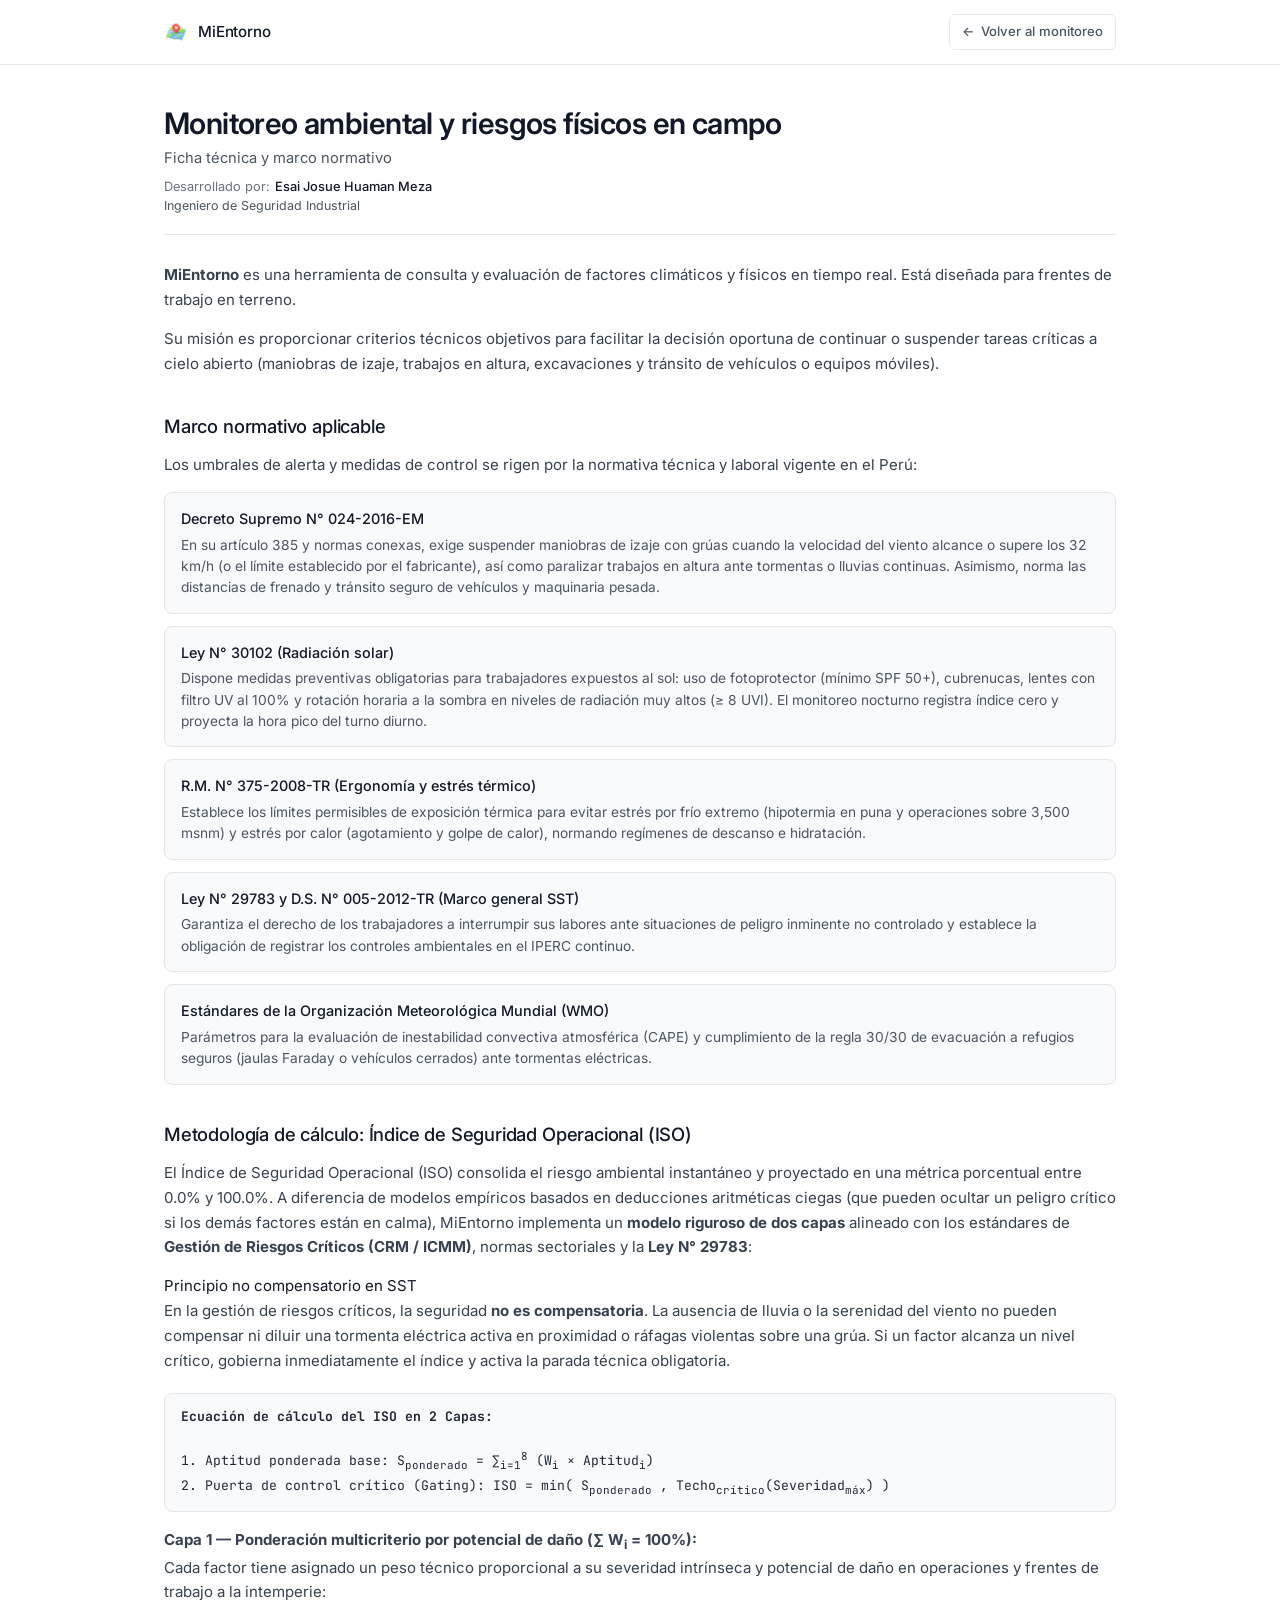
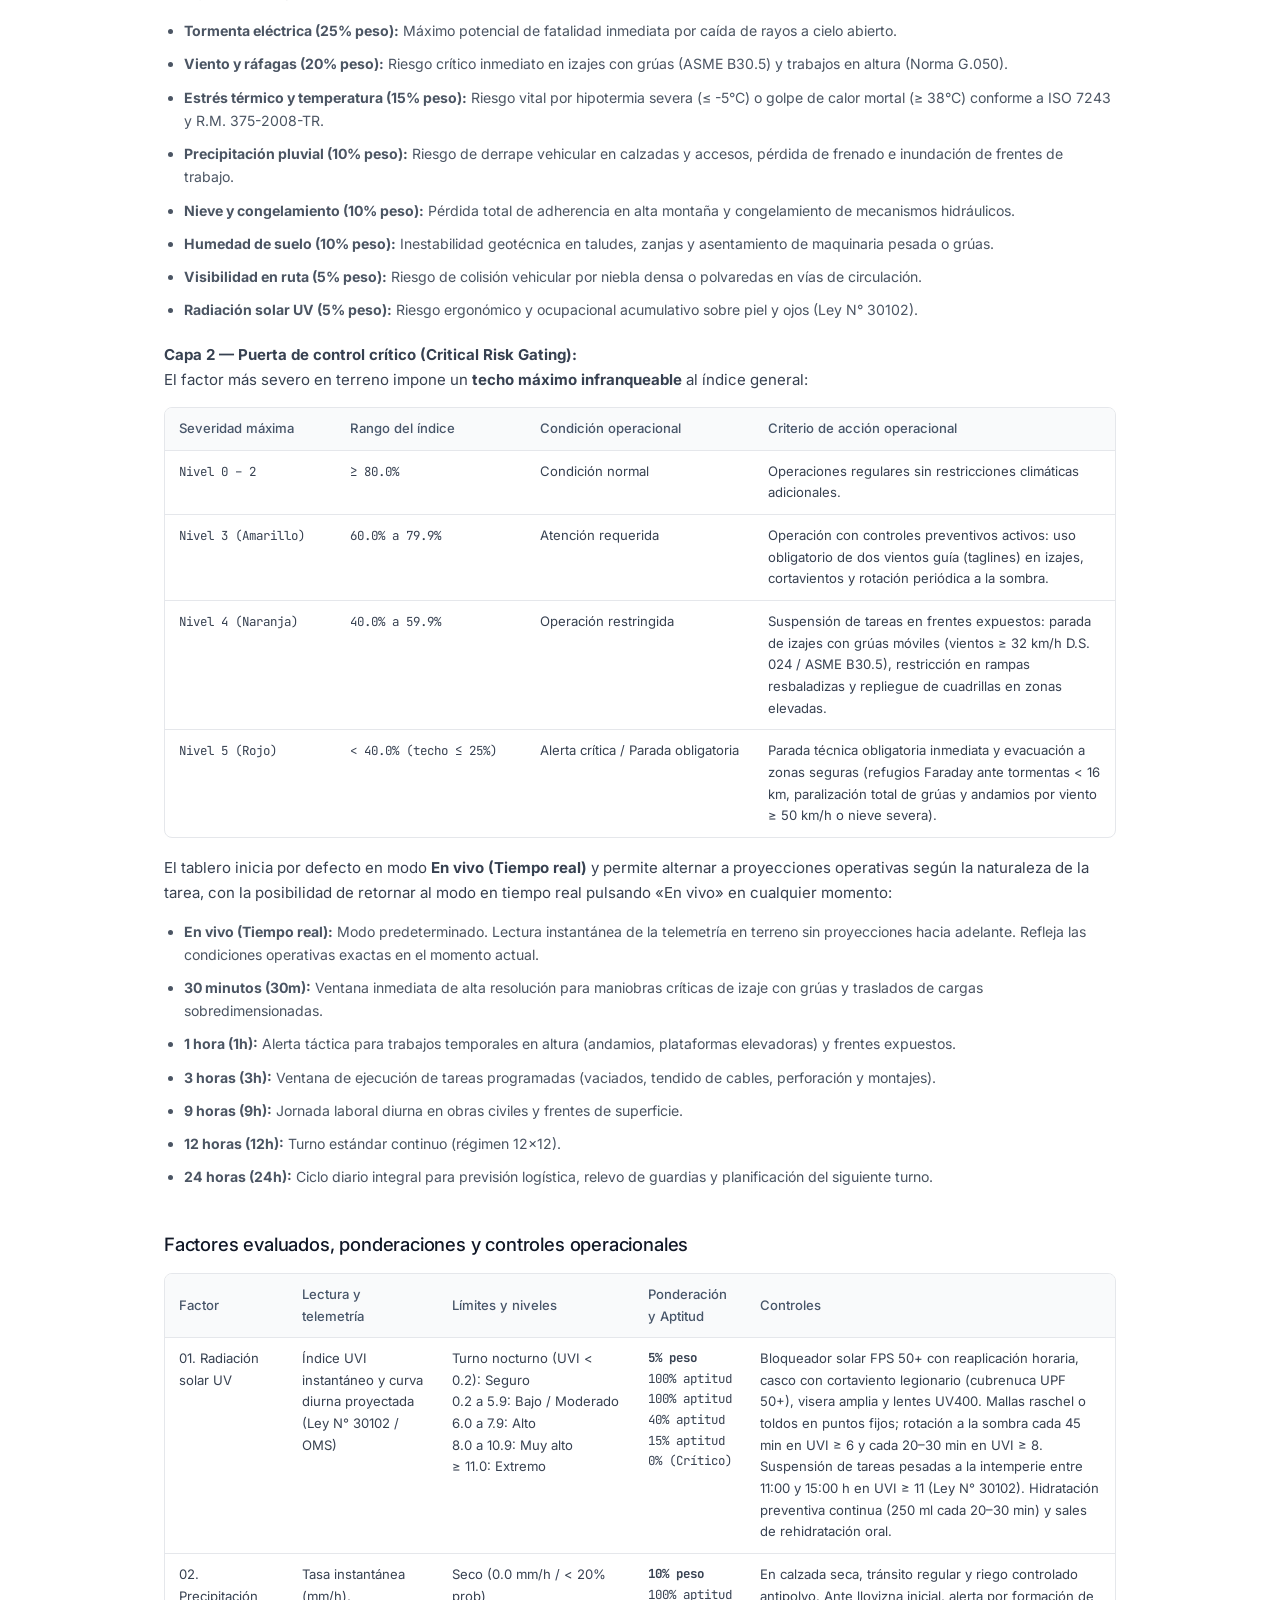
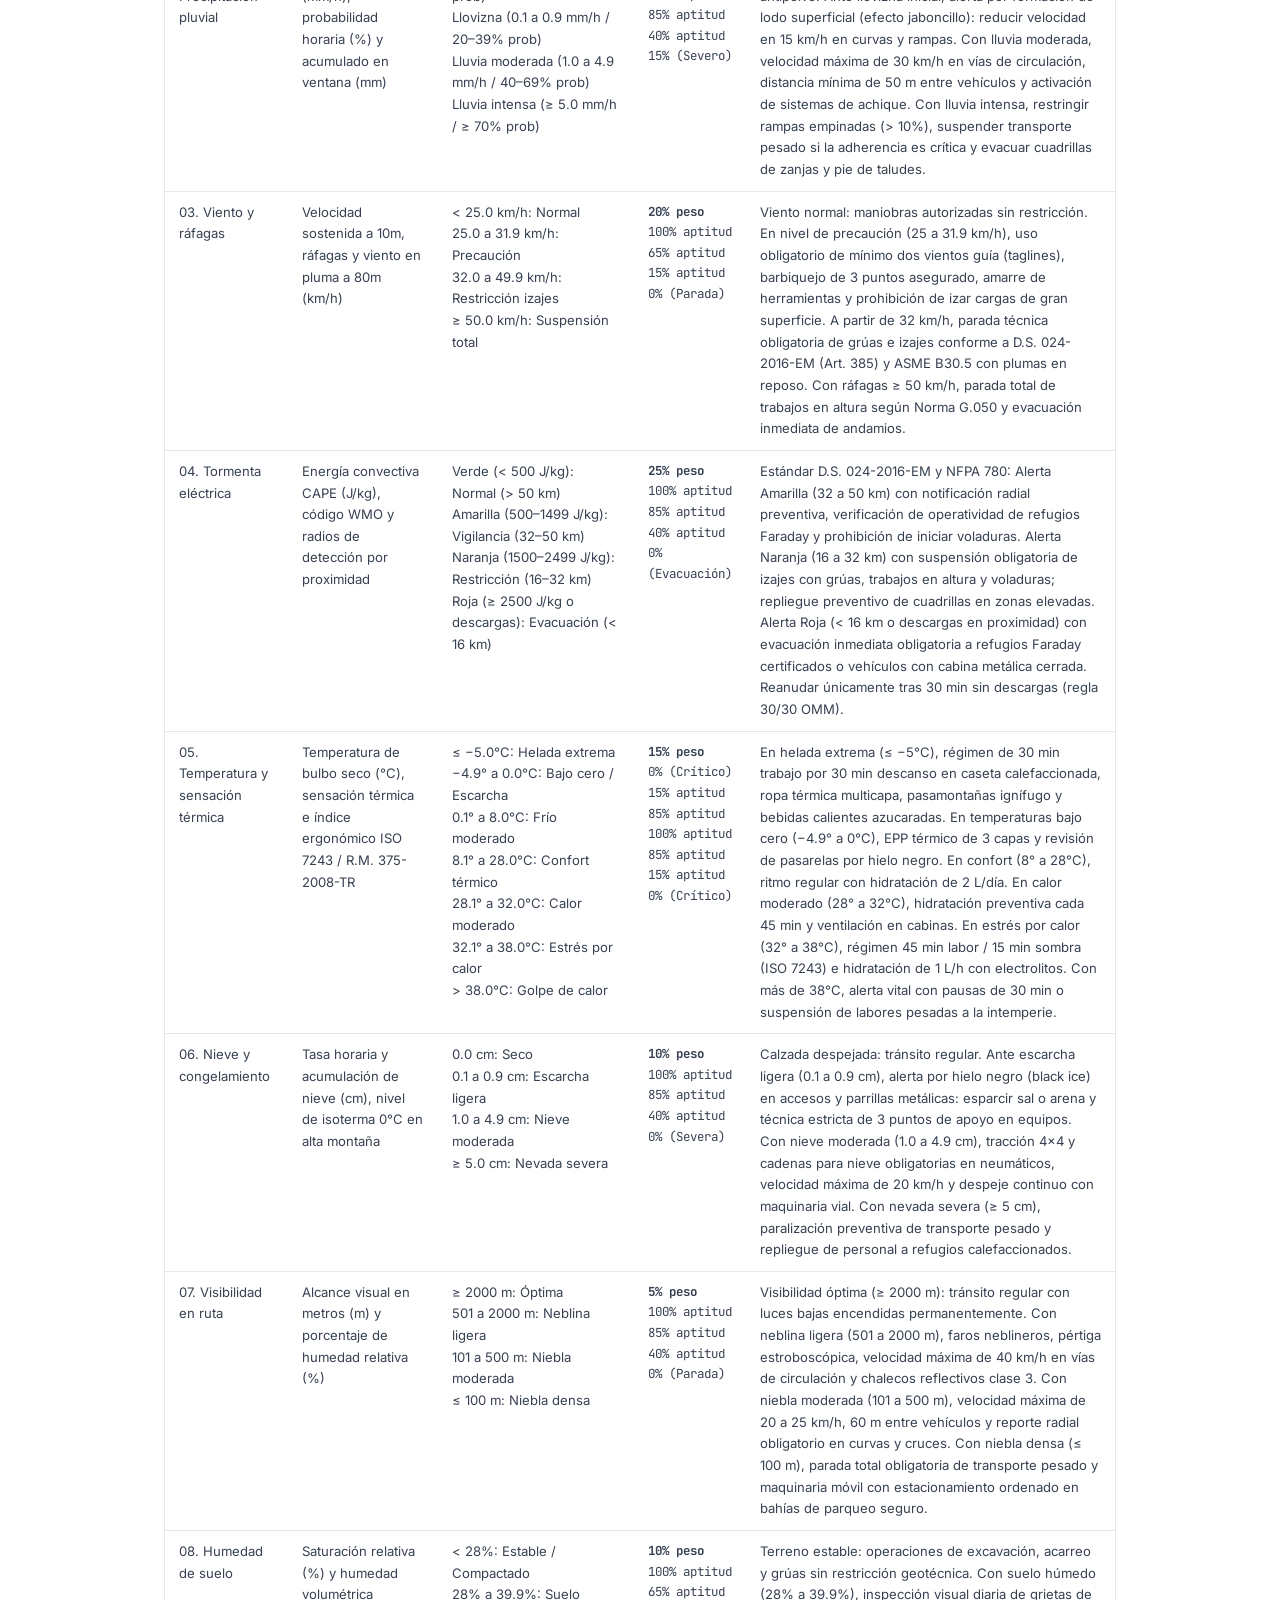
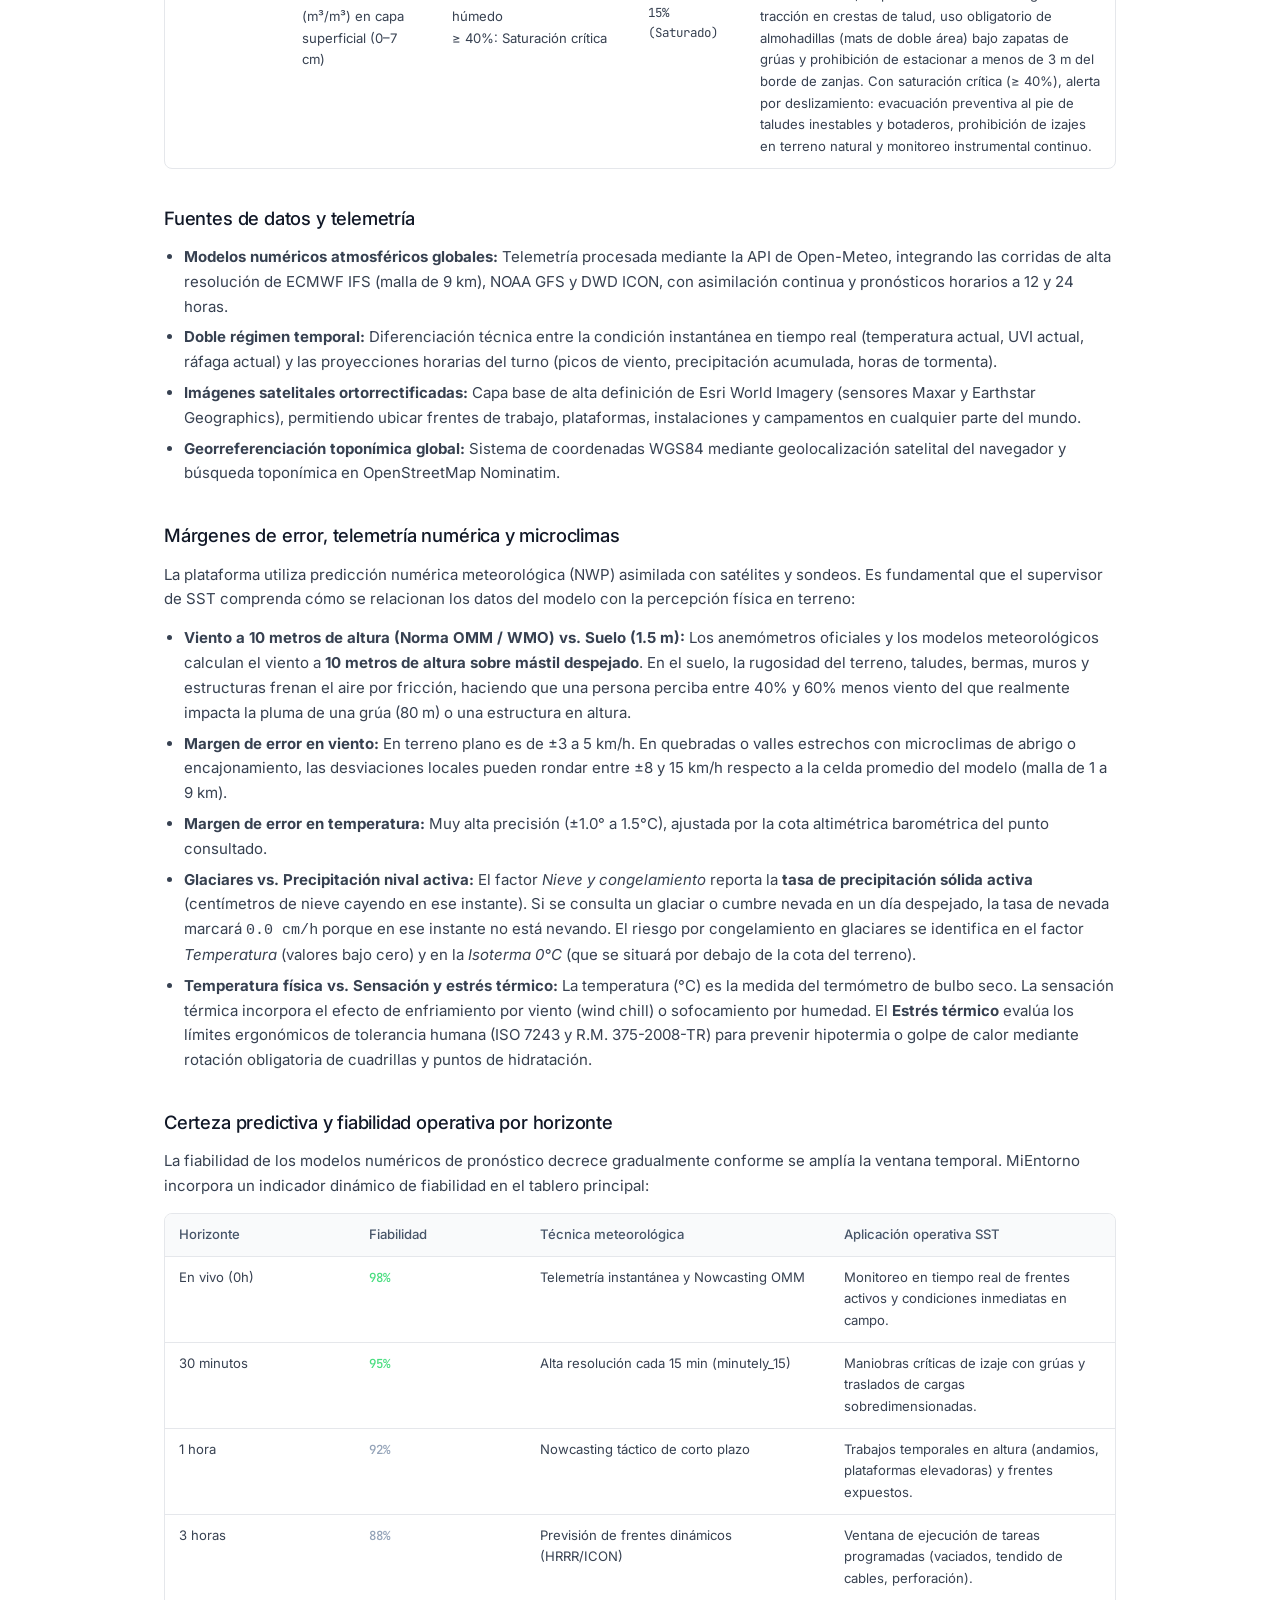
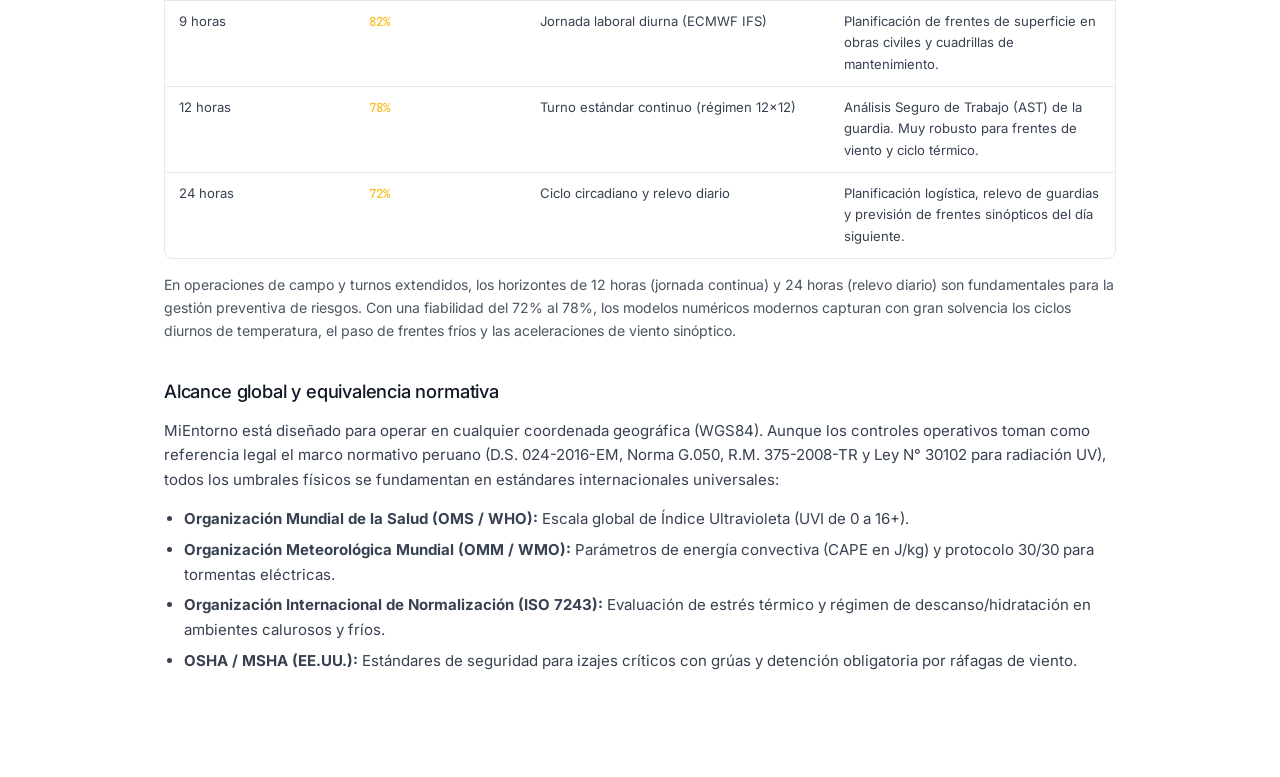
==== commit 621d2106: "refactor(sst): reemplazar menciones de marca comercial ThunderBolt por estandar formal D.S. 024-2016" ====
--- a/acerca.html
+++ b/acerca.html
@@ -849,7 +849,7 @@
               </tr>
               <tr>
                 <td>04. Tormenta eléctrica</td>
-                <td>Energía convectiva CAPE (J/kg), código WMO y radios de alerta ThunderBolt</td>
+                <td>Energía convectiva CAPE (J/kg), código WMO y radios de detección por proximidad</td>
                 <td class="cell-limits">
                   Verde (&lt; 500 J/kg): Normal (&gt; 50 km)<br>
                   Amarilla (500&ndash;1499 J/kg): Vigilancia (32&ndash;50 km)<br>
@@ -864,7 +864,7 @@
                   0% (Evacuación)
                 </td>
                 <td>
-                  Protocolo ThunderBolt y D.S. 024-2016-EM: Alerta Amarilla (32 a 50 km) con notificación radial preventiva, verificación de operatividad de refugios Faraday y prohibición de iniciar voladuras. Alerta Naranja (16 a 32 km) con suspensión obligatoria de izajes con grúas, trabajos en altura y voladuras; repliegue preventivo de cuadrillas en zonas elevadas. Alerta Roja (&lt; 16 km o descargas en proximidad) con evacuación inmediata obligatoria a refugios Faraday certificados o vehículos con cabina metálica cerrada. Reanudar únicamente tras 30 min sin descargas (regla 30/30 OMM).
+                  Estándar D.S. 024-2016-EM y NFPA 780: Alerta Amarilla (32 a 50 km) con notificación radial preventiva, verificación de operatividad de refugios Faraday y prohibición de iniciar voladuras. Alerta Naranja (16 a 32 km) con suspensión obligatoria de izajes con grúas, trabajos en altura y voladuras; repliegue preventivo de cuadrillas en zonas elevadas. Alerta Roja (&lt; 16 km o descargas en proximidad) con evacuación inmediata obligatoria a refugios Faraday certificados o vehículos con cabina metálica cerrada. Reanudar únicamente tras 30 min sin descargas (regla 30/30 OMM).
                 </td>
               </tr>
               <tr>
@@ -1003,7 +1003,7 @@
         <div class="factor-card">
           <div class="factor-card-header">
             <div class="factor-name">04. Tormenta eléctrica</div>
-            <div class="factor-reading">25% peso &bull; Energía convectiva CAPE (J/kg), código WMO y radios ThunderBolt</div>
+            <div class="factor-reading">25% peso &bull; Energía convectiva CAPE (J/kg), código WMO y radios de proximidad</div>
           </div>
           <div class="factor-levels-grid">
             <div class="factor-level-row"><span>Verde (&lt; 500): Normal (&gt; 50 km)</span><span class="mono">100% aptitud</span></div>
@@ -1011,7 +1011,7 @@
             <div class="factor-level-row"><span>Naranja (1500&ndash;2499): Restricción (16&ndash;32 km)</span><span class="mono">40% aptitud</span></div>
             <div class="factor-level-row"><span>Roja (&ge; 2500 o descargas): Evacuación (&lt; 16 km)</span><span class="mono">0% (Evacuación)</span></div>
           </div>
-          <div class="factor-action">Protocolo ThunderBolt y D.S. 024-2016-EM: Alerta Amarilla (32&ndash;50 km) con aviso radial y verificación de refugios; Alerta Naranja (16&ndash;32 km) con suspensión obligatoria de izajes, andamios y voladuras; Alerta Roja (&lt; 16 km o descargas en proximidad) con evacuación inmediata obligatoria a refugios Faraday certificados o camionetas cerradas. Reanudar únicamente tras 30 min sin descargas (regla 30/30 OMM).</div>
+          <div class="factor-action">Estándar D.S. 024-2016-EM y NFPA 780: Alerta Amarilla (32&ndash;50 km) con aviso radial y verificación de refugios; Alerta Naranja (16&ndash;32 km) con suspensión obligatoria de izajes, andamios y voladuras; Alerta Roja (&lt; 16 km o descargas en proximidad) con evacuación inmediata obligatoria a refugios Faraday certificados o camionetas cerradas. Reanudar únicamente tras 30 min sin descargas (regla 30/30 OMM).</div>
         </div>
 
         <div class="factor-card">
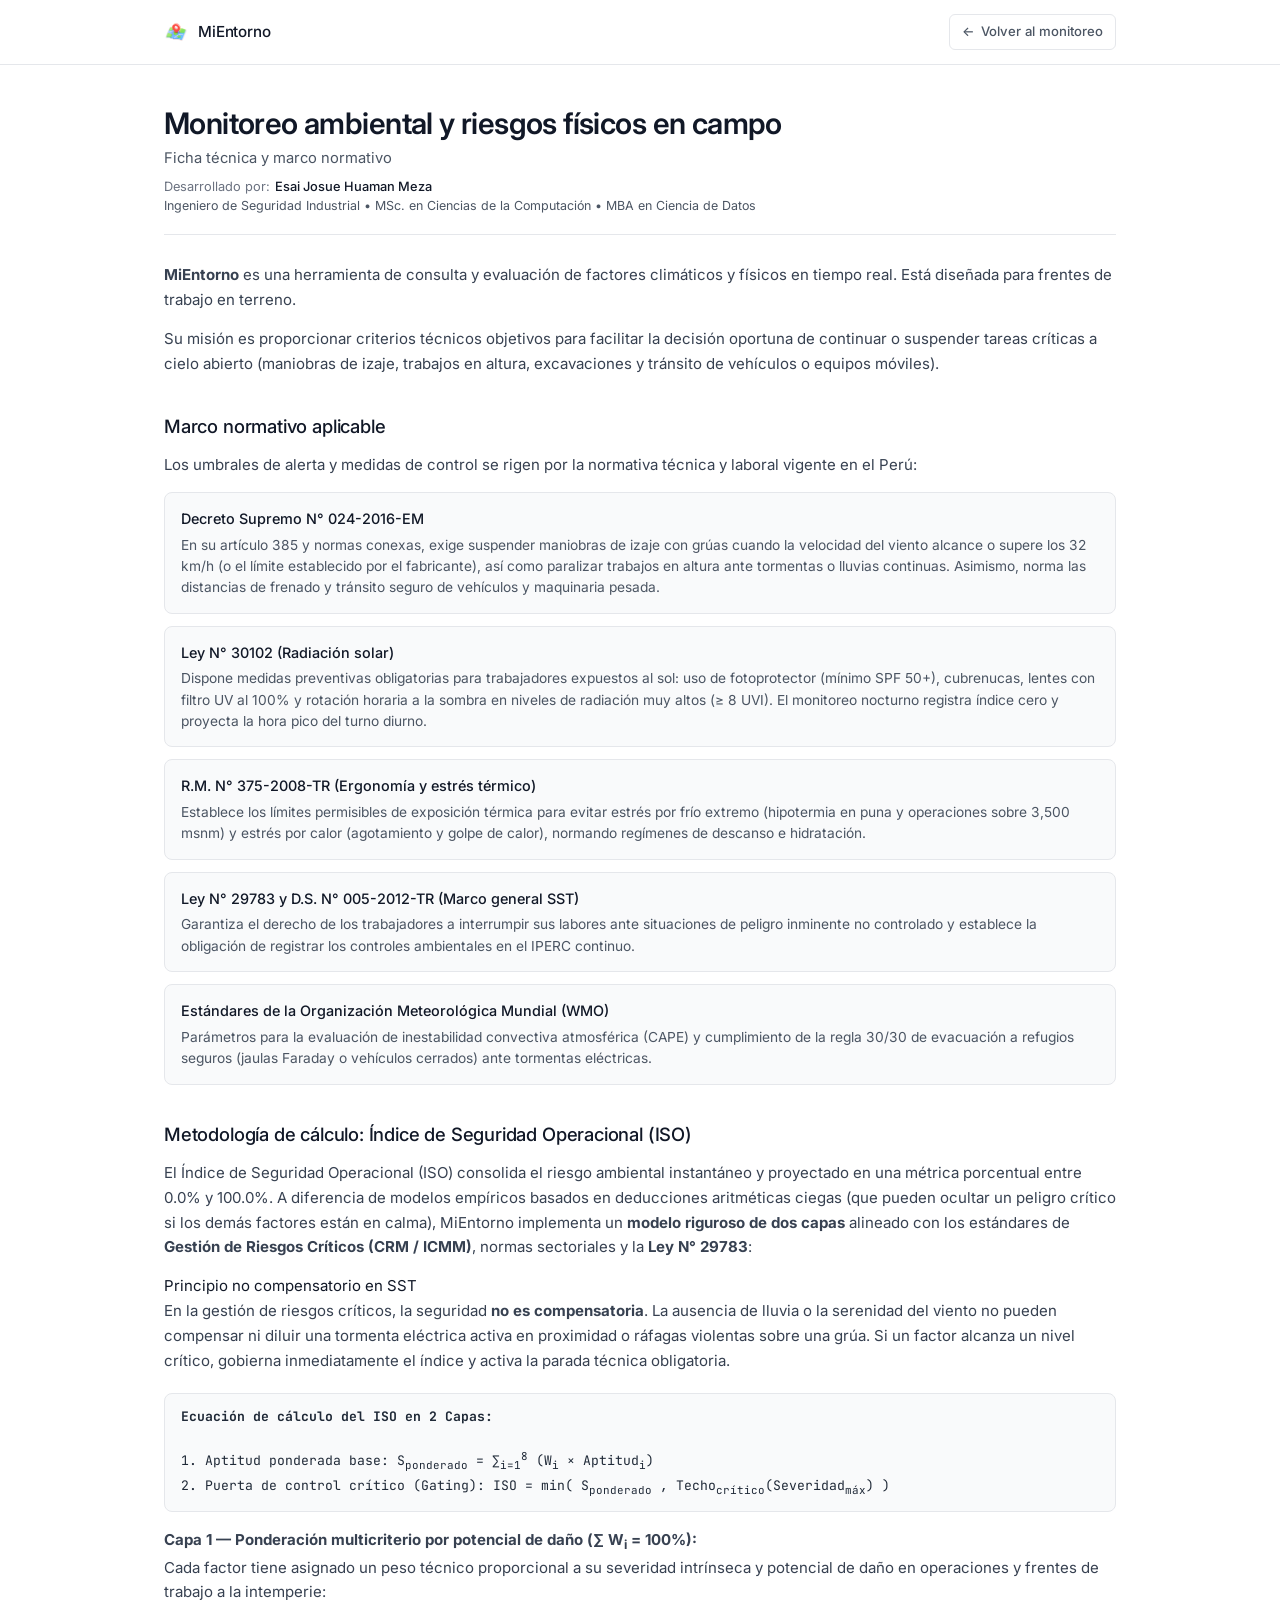
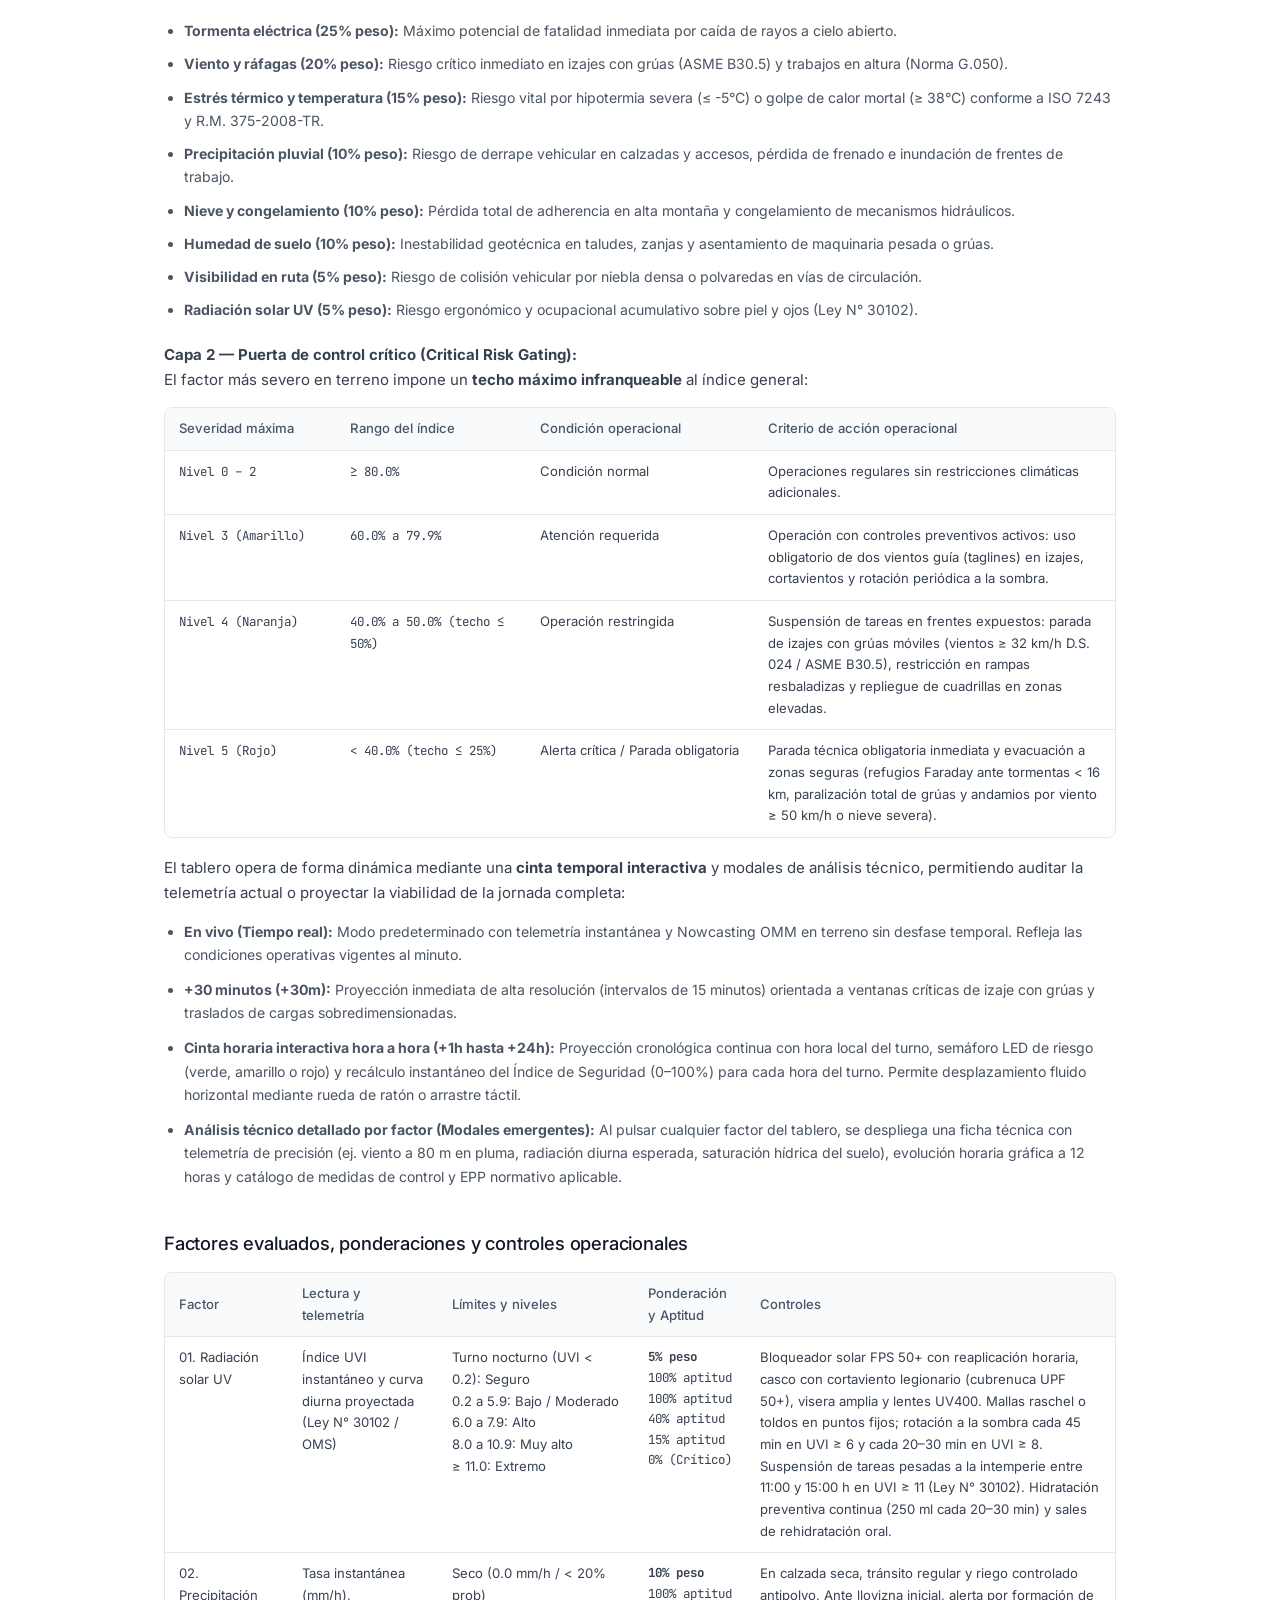
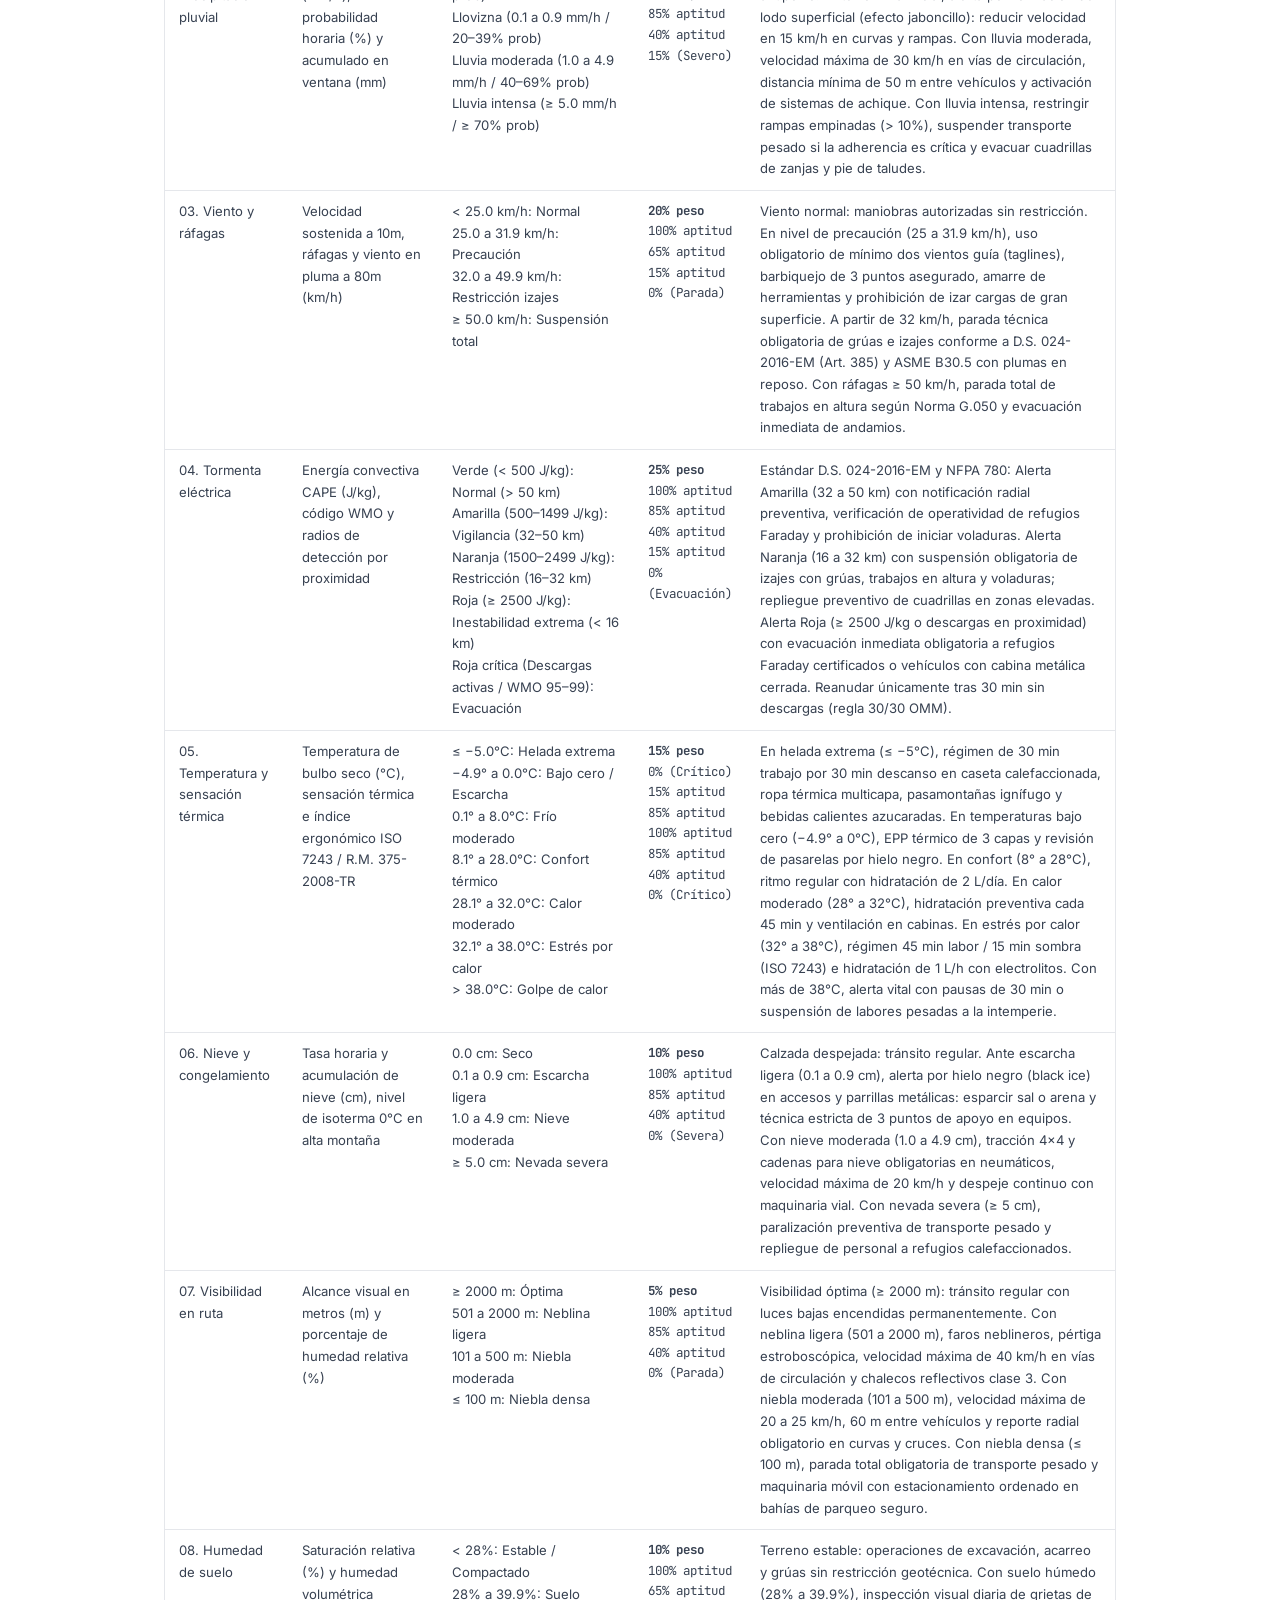
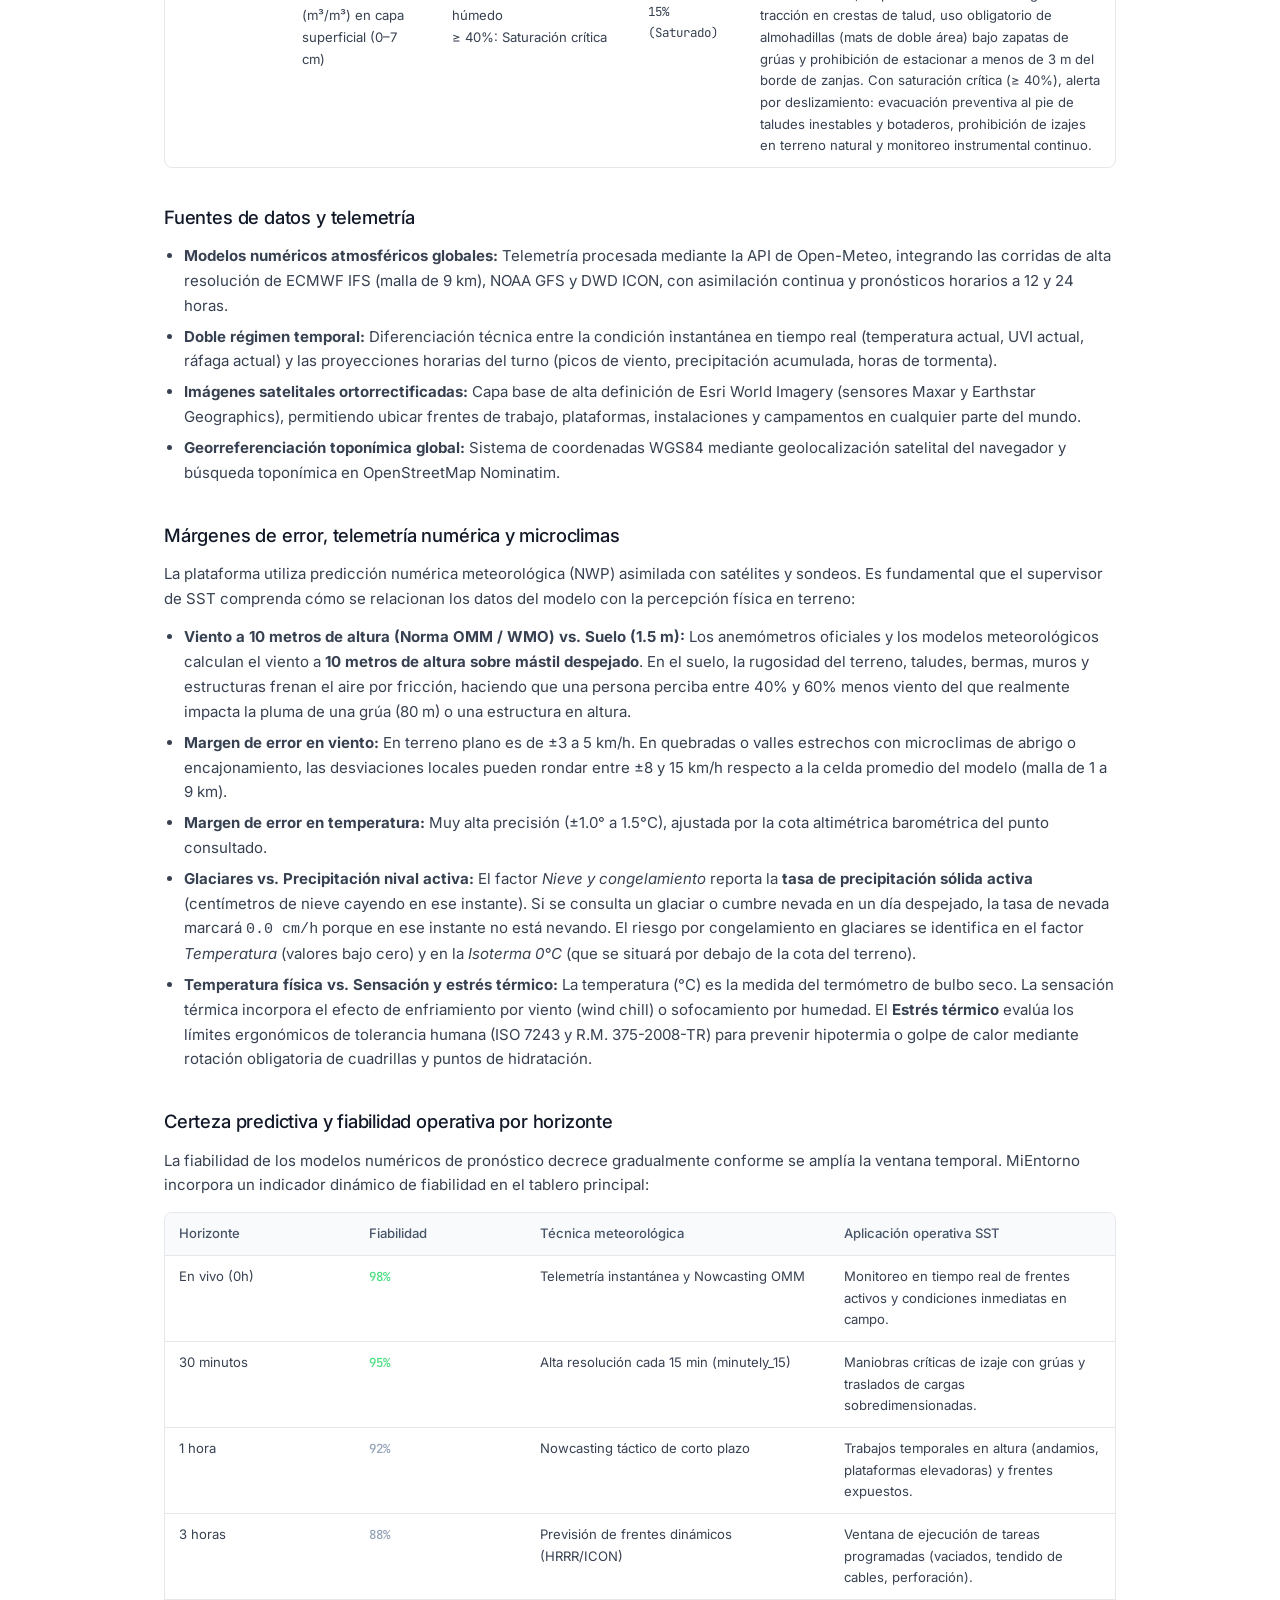
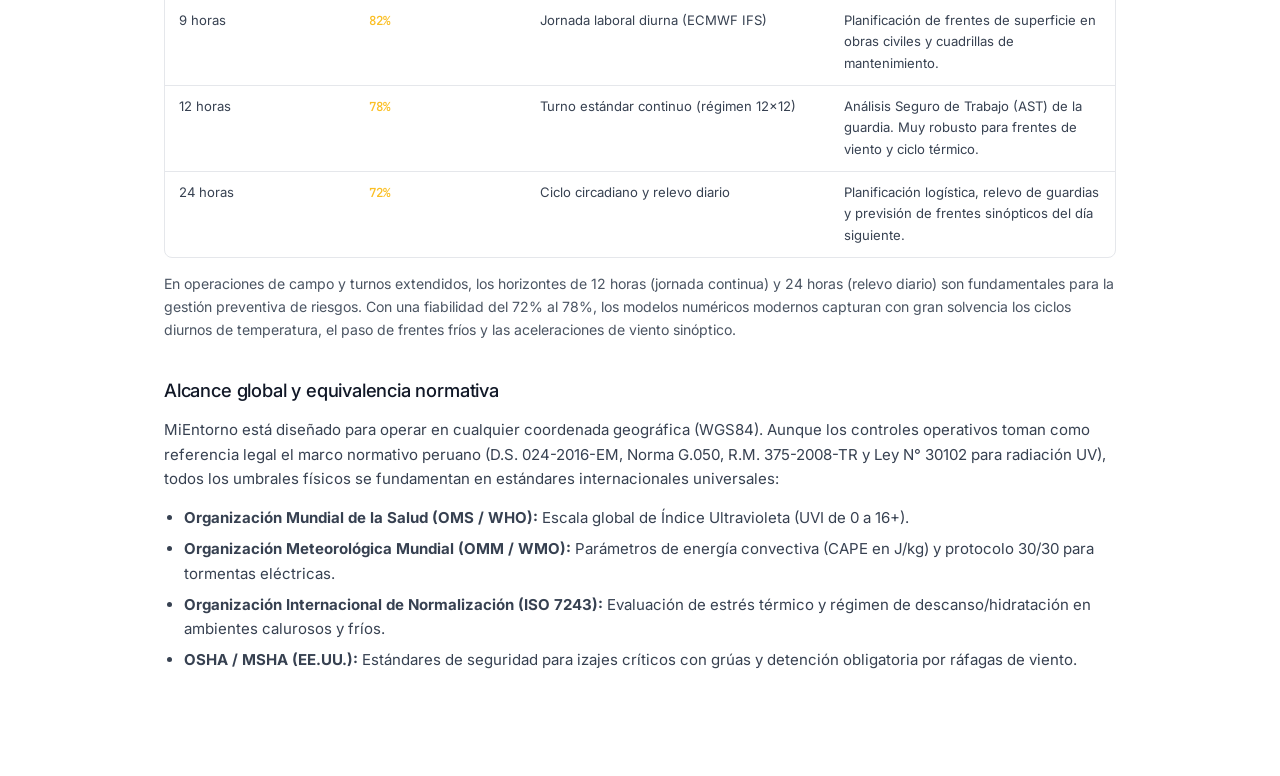
==== commit 1535c334: "docs: corregir aptitudes termicas, techo de gating y actualizar cinta horaria interactiva en ficha t" ====
--- a/acerca.html
+++ b/acerca.html
@@ -563,7 +563,7 @@
           <span class="byline-prefix">Desarrollado por:</span>
           <span class="byline-name">Esai Josue Huaman Meza</span>
         </div>
-        <div class="byline-role">Ingeniero de Seguridad Industrial</div>
+        <div class="byline-role">Ingeniero de Seguridad Industrial &bull; MSc. en Ciencias de la Computación &bull; MBA en Ciencia de Datos</div>
       </div>
     </header>
 
@@ -697,7 +697,7 @@
               </tr>
               <tr>
                 <td><span class="mono">Nivel 4 (Naranja)</span></td>
-                <td><span class="mono">40.0% a 59.9%</span></td>
+                <td><span class="mono">40.0% a 50.0% (techo &le; 50%)</span></td>
                 <td>Operación restringida</td>
                 <td>Suspensión de tareas en frentes expuestos: parada de izajes con grúas móviles (vientos &ge; 32 km/h D.S. 024 / ASME B30.5), restricción en rampas resbaladizas y repliegue de cuadrillas en zonas elevadas.</td>
               </tr>
@@ -731,10 +731,10 @@
 
         <div class="scale-card">
           <div class="scale-card-header">
-            <span class="scale-badge" style="background: rgba(249, 115, 22, 0.16); color: #fb923c;">40.0% a 59.9%</span>
+            <span class="scale-badge" style="background: rgba(249, 115, 22, 0.16); color: #fb923c;">40.0% a 50.0%</span>
             <span class="scale-title">Operación restringida</span>
           </div>
-          <div class="scale-card-desc">Suspensión de izajes con grúas (&ge; 32 km/h), restricción en rampas resbaladizas y repliegue de zonas elevadas.</div>
+          <div class="scale-card-desc">Suspensión de izajes con grúas (&ge; 32 km/h), restricción en rampas resbaladizas y repliegue de zonas elevadas (techo crítico &le; 50%).</div>
         </div>
 
         <div class="scale-card">
@@ -747,25 +747,15 @@
       </div>
 
       <p style="margin-top: 18px;">
-        El tablero inicia por defecto en modo <strong>En vivo (Tiempo real)</strong> y permite alternar a proyecciones
-        operativas según la naturaleza de la tarea, con la posibilidad de retornar al modo en tiempo real pulsando «En
-        vivo» en cualquier momento:
+        El tablero opera de forma dinámica mediante una <strong>cinta temporal interactiva</strong> y modales de análisis técnico, permitiendo auditar la telemetría actual o proyectar la viabilidad de la jornada completa:
       </p>
 
       <ul
-        style="margin: 8px 0 16px 20px; font-size: 0.88rem; color: var(--text-muted); display: flex; flex-direction: column; gap: 4px;">
-        <li><strong>En vivo (Tiempo real):</strong> Modo predeterminado. Lectura instantánea de la telemetría en terreno
-          sin proyecciones hacia adelante. Refleja las condiciones operativas exactas en el momento actual.</li>
-        <li><strong>30 minutos (30m):</strong> Ventana inmediata de alta resolución para maniobras críticas de izaje con
-          grúas y traslados de cargas sobredimensionadas.</li>
-        <li><strong>1 hora (1h):</strong> Alerta táctica para trabajos temporales en altura (andamios, plataformas
-          elevadoras) y frentes expuestos.</li>
-        <li><strong>3 horas (3h):</strong> Ventana de ejecución de tareas programadas (vaciados, tendido de cables,
-          perforación y montajes).</li>
-        <li><strong>9 horas (9h):</strong> Jornada laboral diurna en obras civiles y frentes de superficie.</li>
-        <li><strong>12 horas (12h):</strong> Turno estándar continuo (régimen 12x12).</li>
-        <li><strong>24 horas (24h):</strong> Ciclo diario integral para previsión logística, relevo de guardias y
-          planificación del siguiente turno.</li>
+        style="margin: 8px 0 16px 20px; font-size: 0.88rem; color: var(--text-muted); display: flex; flex-direction: column; gap: 6px;">
+        <li><strong>En vivo (Tiempo real):</strong> Modo predeterminado con telemetría instantánea y Nowcasting OMM en terreno sin desfase temporal. Refleja las condiciones operativas vigentes al minuto.</li>
+        <li><strong>+30 minutos (+30m):</strong> Proyección inmediata de alta resolución (intervalos de 15 minutos) orientada a ventanas críticas de izaje con grúas y traslados de cargas sobredimensionadas.</li>
+        <li><strong>Cinta horaria interactiva hora a hora (+1h hasta +24h):</strong> Proyección cronológica continua con hora local del turno, semáforo LED de riesgo (verde, amarillo o rojo) y recálculo instantáneo del Índice de Seguridad (0–100%) para cada hora del turno. Permite desplazamiento fluido horizontal mediante rueda de ratón o arrastre táctil.</li>
+        <li><strong>Análisis técnico detallado por factor (Modales emergentes):</strong> Al pulsar cualquier factor del tablero, se despliega una ficha técnica con telemetría de precisión (ej. viento a 80 m en pluma, radiación diurna esperada, saturación hídrica del suelo), evolución horaria gráfica a 12 horas y catálogo de medidas de control y EPP normativo aplicable.</li>
       </ul>
     </section>
 
@@ -854,17 +844,19 @@
                   Verde (&lt; 500 J/kg): Normal (&gt; 50 km)<br>
                   Amarilla (500&ndash;1499 J/kg): Vigilancia (32&ndash;50 km)<br>
                   Naranja (1500&ndash;2499 J/kg): Restricción (16&ndash;32 km)<br>
-                  Roja (&ge; 2500 J/kg o descargas): Evacuación (&lt; 16 km)
+                  Roja (&ge; 2500 J/kg): Inestabilidad extrema (&lt; 16 km)<br>
+                  Roja crítica (Descargas activas / WMO 95&ndash;99): Evacuación
                 </td>
                 <td class="cell-deduction mono">
                   <strong>25% peso</strong><br>
                   100% aptitud<br>
                   85% aptitud<br>
                   40% aptitud<br>
+                  15% aptitud<br>
                   0% (Evacuación)
                 </td>
                 <td>
-                  Estándar D.S. 024-2016-EM y NFPA 780: Alerta Amarilla (32 a 50 km) con notificación radial preventiva, verificación de operatividad de refugios Faraday y prohibición de iniciar voladuras. Alerta Naranja (16 a 32 km) con suspensión obligatoria de izajes con grúas, trabajos en altura y voladuras; repliegue preventivo de cuadrillas en zonas elevadas. Alerta Roja (&lt; 16 km o descargas en proximidad) con evacuación inmediata obligatoria a refugios Faraday certificados o vehículos con cabina metálica cerrada. Reanudar únicamente tras 30 min sin descargas (regla 30/30 OMM).
+                  Estándar D.S. 024-2016-EM y NFPA 780: Alerta Amarilla (32 a 50 km) con notificación radial preventiva, verificación de operatividad de refugios Faraday y prohibición de iniciar voladuras. Alerta Naranja (16 a 32 km) con suspensión obligatoria de izajes con grúas, trabajos en altura y voladuras; repliegue preventivo de cuadrillas en zonas elevadas. Alerta Roja (&ge; 2500 J/kg o descargas en proximidad) con evacuación inmediata obligatoria a refugios Faraday certificados o vehículos con cabina metálica cerrada. Reanudar únicamente tras 30 min sin descargas (regla 30/30 OMM).
                 </td>
               </tr>
               <tr>
@@ -886,7 +878,7 @@
                   85% aptitud<br>
                   100% aptitud<br>
                   85% aptitud<br>
-                  15% aptitud<br>
+                  40% aptitud<br>
                   0% (Crítico)
                 </td>
                 <td>
@@ -1009,7 +1001,8 @@
             <div class="factor-level-row"><span>Verde (&lt; 500): Normal (&gt; 50 km)</span><span class="mono">100% aptitud</span></div>
             <div class="factor-level-row"><span>Amarilla (500&ndash;1499): Vigilancia (32&ndash;50 km)</span><span class="mono">85% aptitud</span></div>
             <div class="factor-level-row"><span>Naranja (1500&ndash;2499): Restricción (16&ndash;32 km)</span><span class="mono">40% aptitud</span></div>
-            <div class="factor-level-row"><span>Roja (&ge; 2500 o descargas): Evacuación (&lt; 16 km)</span><span class="mono">0% (Evacuación)</span></div>
+            <div class="factor-level-row"><span>Roja (&ge; 2500): Inestabilidad extrema</span><span class="mono">15% aptitud</span></div>
+            <div class="factor-level-row"><span>Roja crítica: Descargas activas</span><span class="mono">0% (Evacuación)</span></div>
           </div>
           <div class="factor-action">Estándar D.S. 024-2016-EM y NFPA 780: Alerta Amarilla (32&ndash;50 km) con aviso radial y verificación de refugios; Alerta Naranja (16&ndash;32 km) con suspensión obligatoria de izajes, andamios y voladuras; Alerta Roja (&lt; 16 km o descargas en proximidad) con evacuación inmediata obligatoria a refugios Faraday certificados o camionetas cerradas. Reanudar únicamente tras 30 min sin descargas (regla 30/30 OMM).</div>
         </div>
@@ -1025,7 +1018,7 @@
             <div class="factor-level-row"><span>0.1° a 8.0°C: Frío moderado</span><span class="mono">85% aptitud</span></div>
             <div class="factor-level-row"><span>8.1° a 28.0°C: Confort térmico</span><span class="mono">100% aptitud</span></div>
             <div class="factor-level-row"><span>28.1° a 32.0°C: Calor moderado</span><span class="mono">85% aptitud</span></div>
-            <div class="factor-level-row"><span>32.1° a 38.0°C: Estrés por calor</span><span class="mono">15% aptitud</span></div>
+            <div class="factor-level-row"><span>32.1° a 38.0°C: Estrés por calor</span><span class="mono">40% aptitud</span></div>
             <div class="factor-level-row"><span>&gt; 38.0°C: Golpe de calor</span><span class="mono">0% (Crítico)</span></div>
           </div>
           <div class="factor-action">En heladas (&le; &minus;5°C): régimen 30m trabajo / 30m caseta calefaccionada, EPP multicapa y bebidas calientes. En estrés por calor (32&ndash;38°C): régimen 45m labor / 15m sombra fresca (ISO 7243) e hidratación de 1 L/h con electrolitos. Con &gt; 38°C: alerta roja, descanso 30m/30m o suspensión de tareas pesadas.</div>
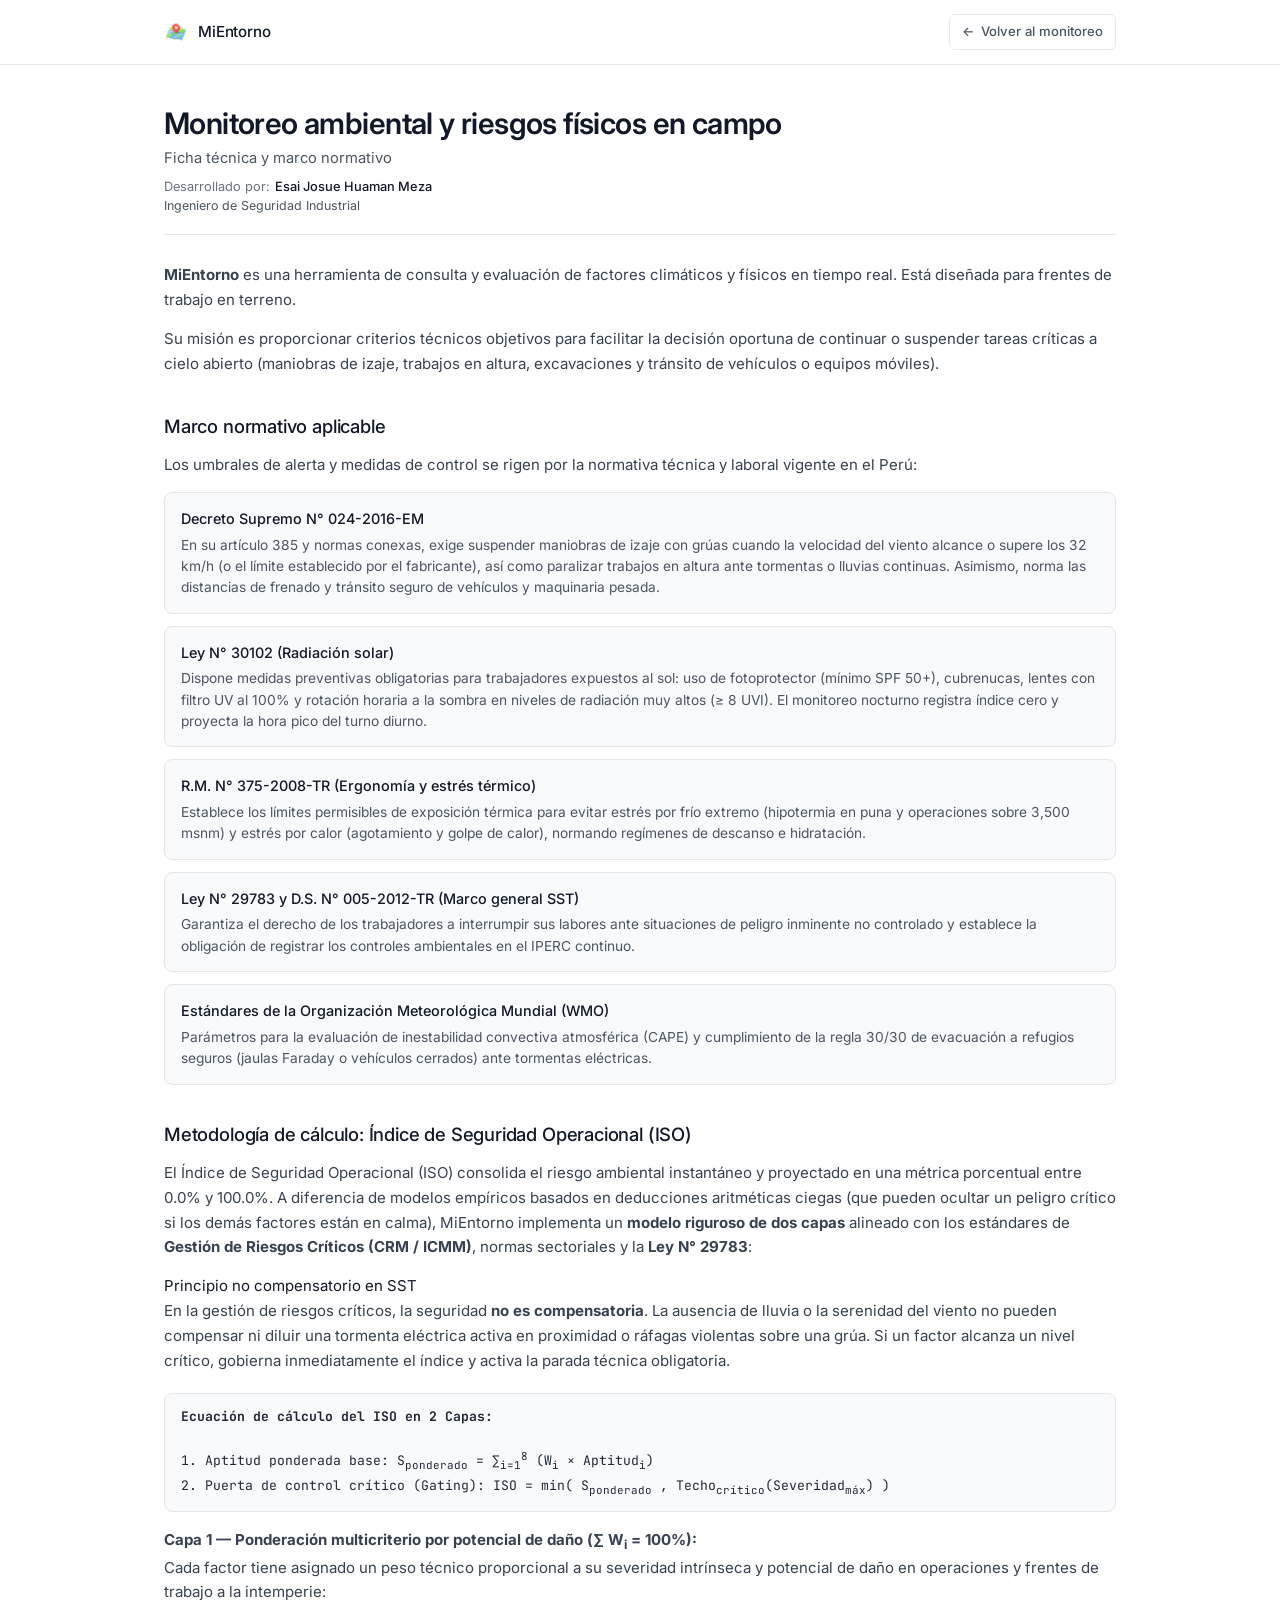
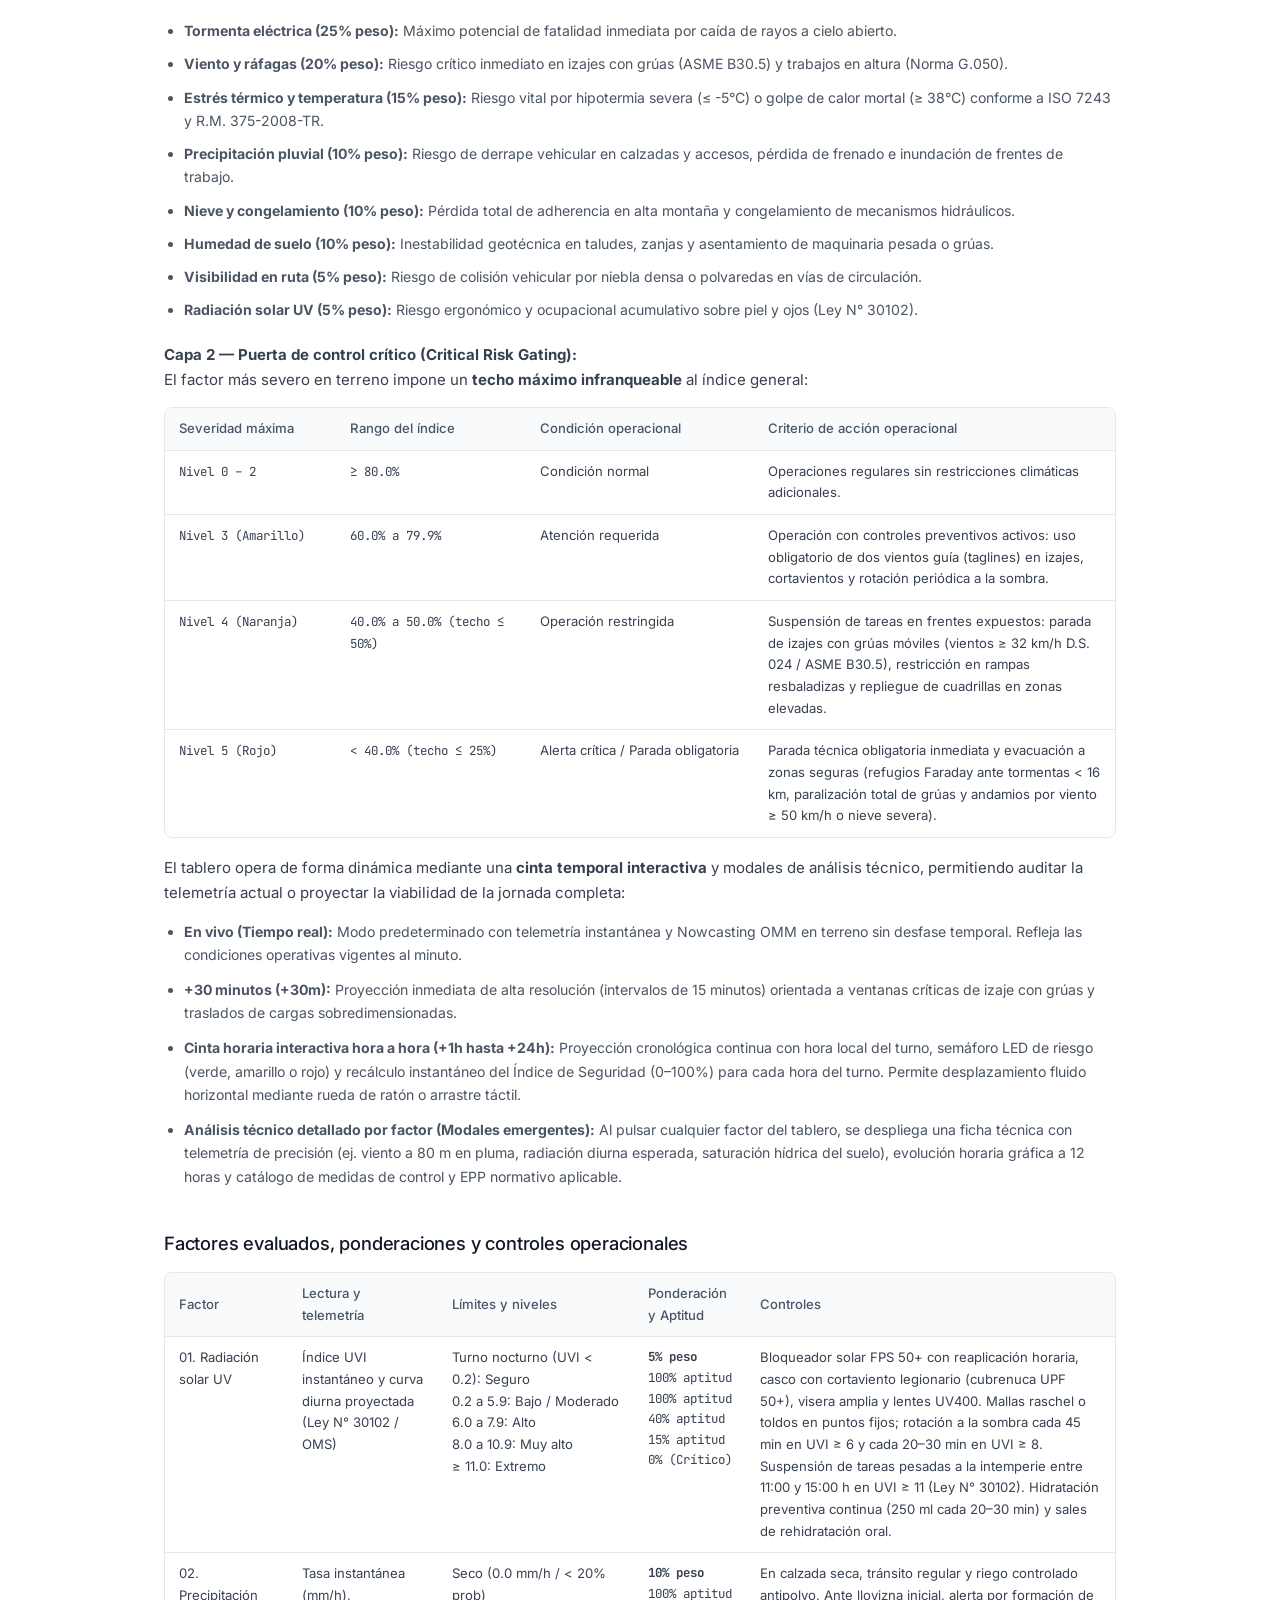
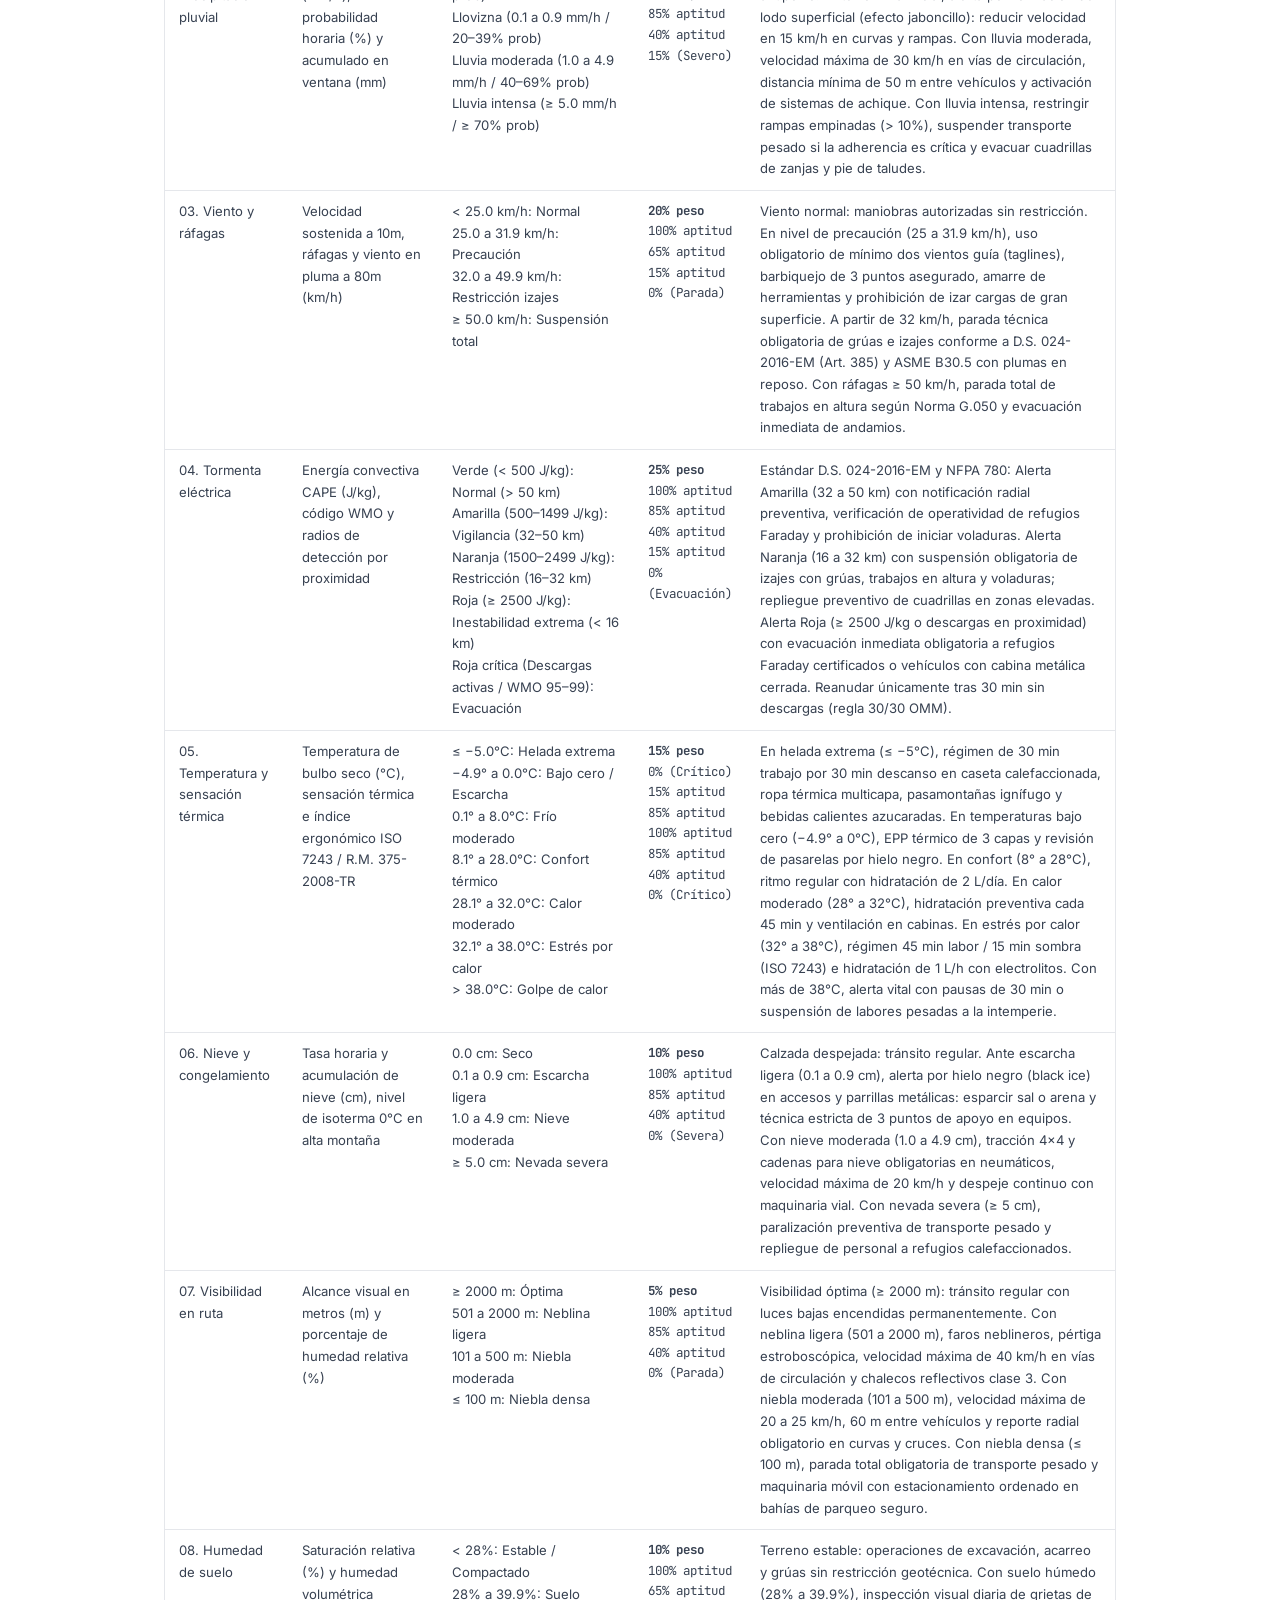
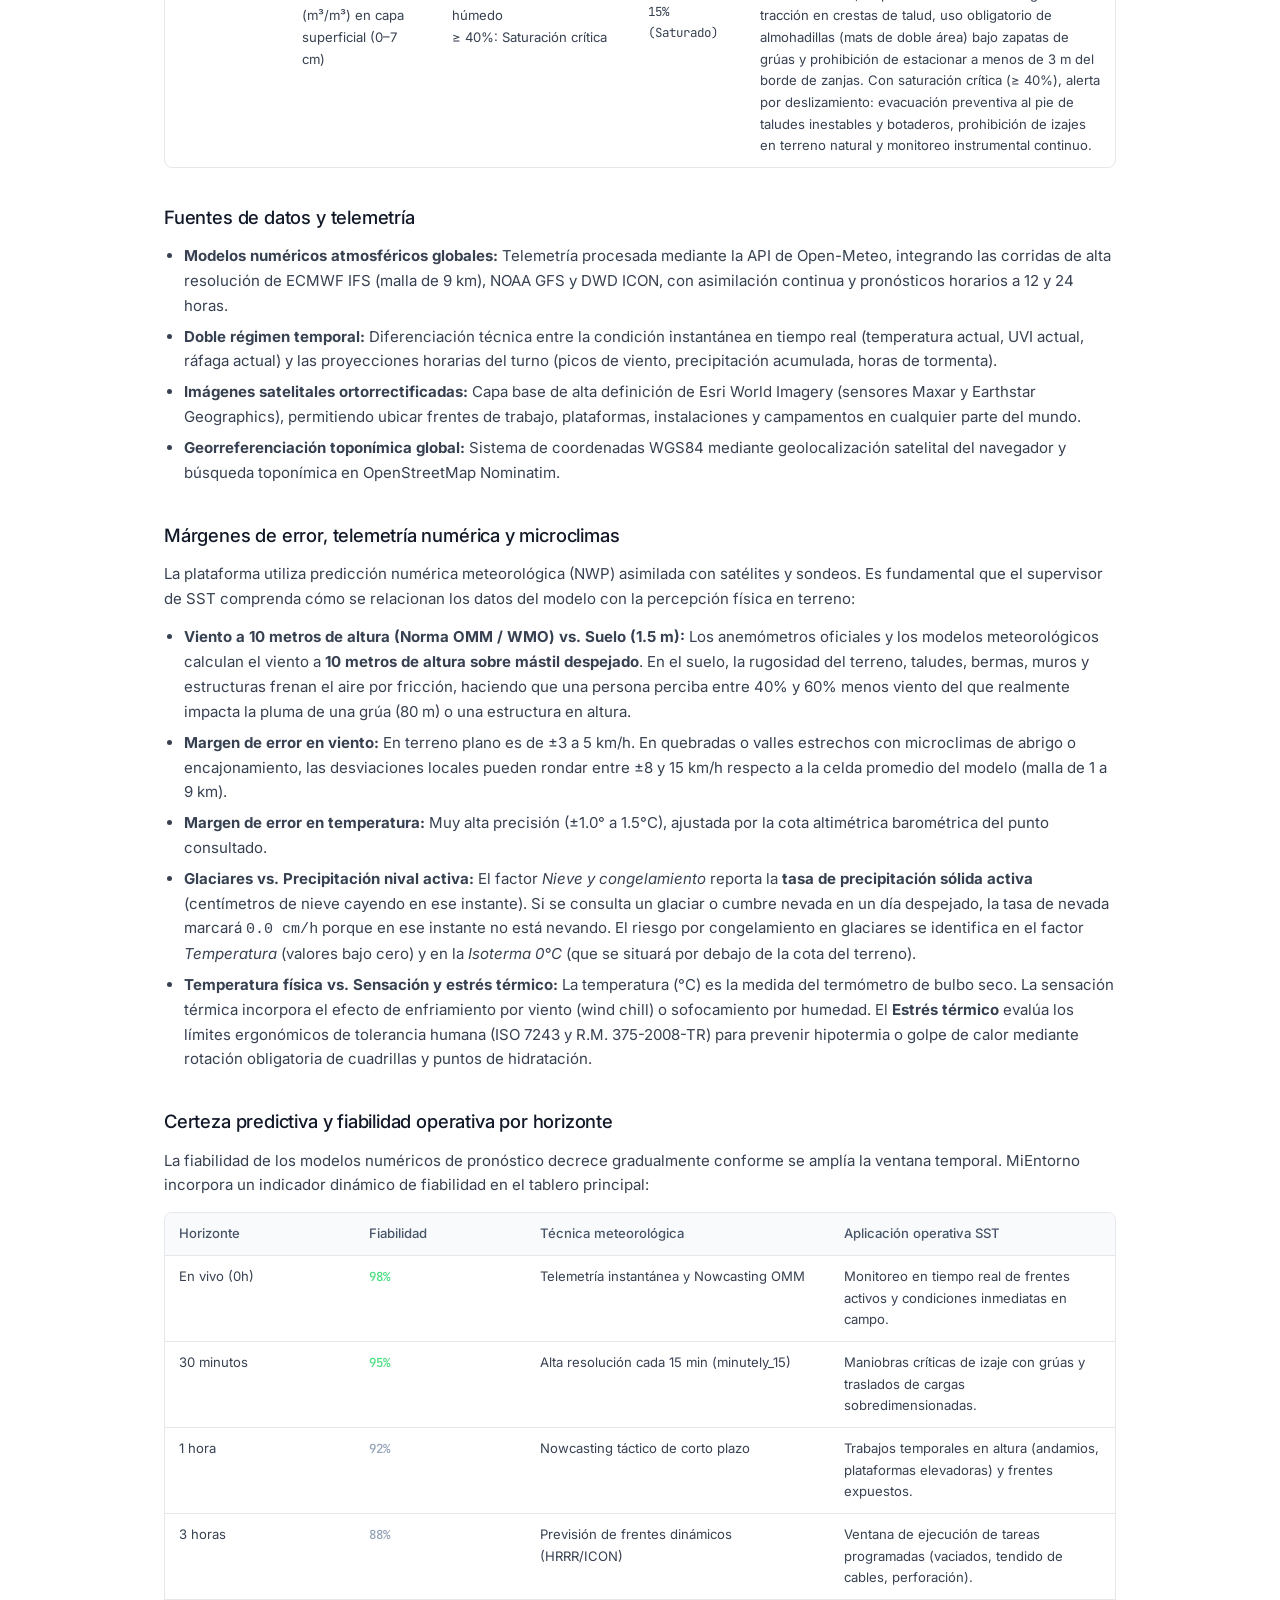
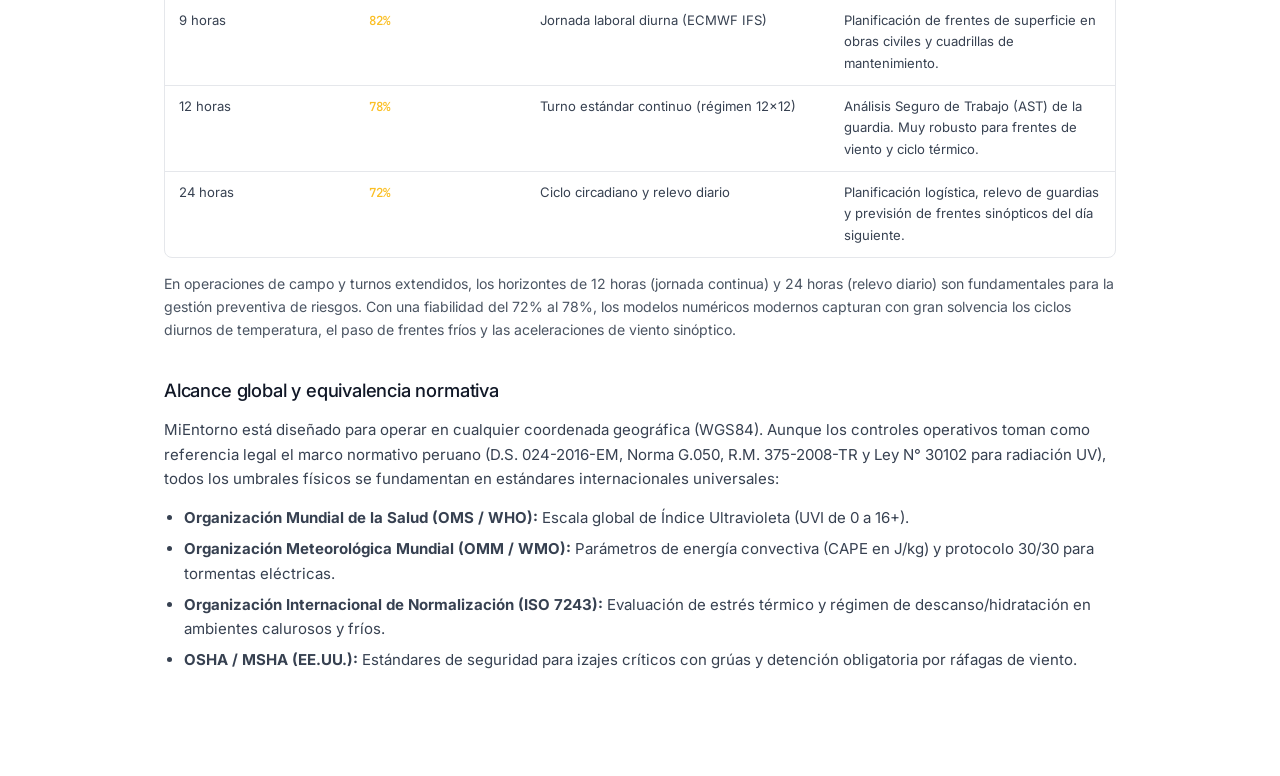
==== commit 7b81a982: "docs: actualizar formato y detalles en acerca.html" ====
--- a/acerca.html
+++ b/acerca.html
@@ -563,7 +563,7 @@
           <span class="byline-prefix">Desarrollado por:</span>
           <span class="byline-name">Esai Josue Huaman Meza</span>
         </div>
-        <div class="byline-role">Ingeniero de Seguridad Industrial &bull; MSc. en Ciencias de la Computación &bull; MBA en Ciencia de Datos</div>
+        <div class="byline-role">Ingeniero de Seguridad Industrial</div>
       </div>
     </header>
 
@@ -590,8 +590,10 @@
         <div class="law-name">Decreto Supremo N° 024-2016-EM</div>
         <p class="law-desc">
           En su artículo 385 y normas conexas, exige suspender maniobras de izaje con grúas cuando la velocidad del
-          viento alcance o supere los 32 km/h (o el límite establecido por el fabricante), así como paralizar trabajos en altura
-          ante tormentas o lluvias continuas. Asimismo, norma las distancias de frenado y tránsito seguro de vehículos y maquinaria pesada.
+          viento alcance o supere los 32 km/h (o el límite establecido por el fabricante), así como paralizar trabajos
+          en altura
+          ante tormentas o lluvias continuas. Asimismo, norma las distancias de frenado y tránsito seguro de vehículos y
+          maquinaria pesada.
         </p>
       </div>
 
@@ -633,37 +635,56 @@
     <section>
       <h2>Metodología de cálculo: Índice de Seguridad Operacional (ISO)</h2>
       <p>
-        El Índice de Seguridad Operacional (ISO) consolida el riesgo ambiental instantáneo y proyectado en una métrica porcentual entre 0.0% y 100.0%. A diferencia de modelos empíricos basados en deducciones aritméticas ciegas (que pueden ocultar un peligro crítico si los demás factores están en calma), MiEntorno implementa un <strong>modelo riguroso de dos capas</strong> alineado con los estándares de <strong>Gestión de Riesgos Críticos (CRM / ICMM)</strong>, normas sectoriales y la <strong>Ley N° 29783</strong>:
+        El Índice de Seguridad Operacional (ISO) consolida el riesgo ambiental instantáneo y proyectado en una métrica
+        porcentual entre 0.0% y 100.0%. A diferencia de modelos empíricos basados en deducciones aritméticas ciegas (que
+        pueden ocultar un peligro crítico si los demás factores están en calma), MiEntorno implementa un <strong>modelo
+          riguroso de dos capas</strong> alineado con los estándares de <strong>Gestión de Riesgos Críticos (CRM /
+          ICMM)</strong>, normas sectoriales y la <strong>Ley N° 29783</strong>:
       </p>
 
       <div class="callout" style="margin-bottom: 20px;">
         <span class="callout-title">Principio no compensatorio en SST</span>
         <p style="margin-bottom: 0;">
-          En la gestión de riesgos críticos, la seguridad <strong>no es compensatoria</strong>. La ausencia de lluvia o la serenidad del viento no pueden compensar ni diluir una tormenta eléctrica activa en proximidad o ráfagas violentas sobre una grúa. Si un factor alcanza un nivel crítico, gobierna inmediatamente el índice y activa la parada técnica obligatoria.
+          En la gestión de riesgos críticos, la seguridad <strong>no es compensatoria</strong>. La ausencia de lluvia o
+          la serenidad del viento no pueden compensar ni diluir una tormenta eléctrica activa en proximidad o ráfagas
+          violentas sobre una grúa. Si un factor alcanza un nivel crítico, gobierna inmediatamente el índice y activa la
+          parada técnica obligatoria.
         </p>
       </div>
 
       <div class="calc-box">
         <strong>Ecuación de cálculo del ISO en 2 Capas:</strong><br><br>
-        1. Aptitud ponderada base: S<sub>ponderado</sub> = &sum;<sub>i=1</sub><sup>8</sup> (W<sub>i</sub> &times; Aptitud<sub>i</sub>)<br>
-        2. Puerta de control crítico (Gating): ISO = min( S<sub>ponderado</sub> , Techo<sub>crítico</sub>(Severidad<sub>máx</sub>) )
+        1. Aptitud ponderada base: S<sub>ponderado</sub> = &sum;<sub>i=1</sub><sup>8</sup> (W<sub>i</sub> &times;
+        Aptitud<sub>i</sub>)<br>
+        2. Puerta de control crítico (Gating): ISO = min( S<sub>ponderado</sub> ,
+        Techo<sub>crítico</sub>(Severidad<sub>máx</sub>) )
       </div>
 
       <p>
-        <strong>Capa 1 &mdash; Ponderación multicriterio por potencial de daño (&sum; W<sub>i</sub> = 100%):</strong><br>
-        Cada factor tiene asignado un peso técnico proporcional a su severidad intrínseca y potencial de daño en operaciones y frentes de trabajo a la intemperie:
+        <strong>Capa 1 &mdash; Ponderación multicriterio por potencial de daño (&sum; W<sub>i</sub> =
+          100%):</strong><br>
+        Cada factor tiene asignado un peso técnico proporcional a su severidad intrínseca y potencial de daño en
+        operaciones y frentes de trabajo a la intemperie:
       </p>
 
       <ul
         style="margin: 8px 0 16px 20px; font-size: 0.88rem; color: var(--text-muted); display: flex; flex-direction: column; gap: 4px;">
-        <li><strong>Tormenta eléctrica (25% peso):</strong> Máximo potencial de fatalidad inmediata por caída de rayos a cielo abierto.</li>
-        <li><strong>Viento y ráfagas (20% peso):</strong> Riesgo crítico inmediato en izajes con grúas (ASME B30.5) y trabajos en altura (Norma G.050).</li>
-        <li><strong>Estrés térmico y temperatura (15% peso):</strong> Riesgo vital por hipotermia severa (&le; -5°C) o golpe de calor mortal (&ge; 38°C) conforme a ISO 7243 y R.M. 375-2008-TR.</li>
-        <li><strong>Precipitación pluvial (10% peso):</strong> Riesgo de derrape vehicular en calzadas y accesos, pérdida de frenado e inundación de frentes de trabajo.</li>
-        <li><strong>Nieve y congelamiento (10% peso):</strong> Pérdida total de adherencia en alta montaña y congelamiento de mecanismos hidráulicos.</li>
-        <li><strong>Humedad de suelo (10% peso):</strong> Inestabilidad geotécnica en taludes, zanjas y asentamiento de maquinaria pesada o grúas.</li>
-        <li><strong>Visibilidad en ruta (5% peso):</strong> Riesgo de colisión vehicular por niebla densa o polvaredas en vías de circulación.</li>
-        <li><strong>Radiación solar UV (5% peso):</strong> Riesgo ergonómico y ocupacional acumulativo sobre piel y ojos (Ley N° 30102).</li>
+        <li><strong>Tormenta eléctrica (25% peso):</strong> Máximo potencial de fatalidad inmediata por caída de rayos a
+          cielo abierto.</li>
+        <li><strong>Viento y ráfagas (20% peso):</strong> Riesgo crítico inmediato en izajes con grúas (ASME B30.5) y
+          trabajos en altura (Norma G.050).</li>
+        <li><strong>Estrés térmico y temperatura (15% peso):</strong> Riesgo vital por hipotermia severa (&le; -5°C) o
+          golpe de calor mortal (&ge; 38°C) conforme a ISO 7243 y R.M. 375-2008-TR.</li>
+        <li><strong>Precipitación pluvial (10% peso):</strong> Riesgo de derrape vehicular en calzadas y accesos,
+          pérdida de frenado e inundación de frentes de trabajo.</li>
+        <li><strong>Nieve y congelamiento (10% peso):</strong> Pérdida total de adherencia en alta montaña y
+          congelamiento de mecanismos hidráulicos.</li>
+        <li><strong>Humedad de suelo (10% peso):</strong> Inestabilidad geotécnica en taludes, zanjas y asentamiento de
+          maquinaria pesada o grúas.</li>
+        <li><strong>Visibilidad en ruta (5% peso):</strong> Riesgo de colisión vehicular por niebla densa o polvaredas
+          en vías de circulación.</li>
+        <li><strong>Radiación solar UV (5% peso):</strong> Riesgo ergonómico y ocupacional acumulativo sobre piel y ojos
+          (Ley N° 30102).</li>
       </ul>
 
       <p>
@@ -693,19 +714,23 @@
                 <td><span class="mono">Nivel 3 (Amarillo)</span></td>
                 <td><span class="mono">60.0% a 79.9%</span></td>
                 <td>Atención requerida</td>
-                <td>Operación con controles preventivos activos: uso obligatorio de dos vientos guía (taglines) en izajes, cortavientos y rotación periódica a la sombra.</td>
+                <td>Operación con controles preventivos activos: uso obligatorio de dos vientos guía (taglines) en
+                  izajes, cortavientos y rotación periódica a la sombra.</td>
               </tr>
               <tr>
                 <td><span class="mono">Nivel 4 (Naranja)</span></td>
                 <td><span class="mono">40.0% a 50.0% (techo &le; 50%)</span></td>
                 <td>Operación restringida</td>
-                <td>Suspensión de tareas en frentes expuestos: parada de izajes con grúas móviles (vientos &ge; 32 km/h D.S. 024 / ASME B30.5), restricción en rampas resbaladizas y repliegue de cuadrillas en zonas elevadas.</td>
+                <td>Suspensión de tareas en frentes expuestos: parada de izajes con grúas móviles (vientos &ge; 32 km/h
+                  D.S. 024 / ASME B30.5), restricción en rampas resbaladizas y repliegue de cuadrillas en zonas
+                  elevadas.</td>
               </tr>
               <tr>
                 <td><span class="mono">Nivel 5 (Rojo)</span></td>
                 <td><span class="mono">&lt; 40.0% (techo &le; 25%)</span></td>
                 <td>Alerta crítica / Parada obligatoria</td>
-                <td>Parada técnica obligatoria inmediata y evacuación a zonas seguras (refugios Faraday ante tormentas &lt; 16 km, paralización total de grúas y andamios por viento &ge; 50 km/h o nieve severa).</td>
+                <td>Parada técnica obligatoria inmediata y evacuación a zonas seguras (refugios Faraday ante tormentas
+                  &lt; 16 km, paralización total de grúas y andamios por viento &ge; 50 km/h o nieve severa).</td>
               </tr>
             </tbody>
           </table>
@@ -726,7 +751,8 @@
             <span class="scale-badge badge-warning">60.0% a 79.9%</span>
             <span class="scale-title">Atención requerida</span>
           </div>
-          <div class="scale-card-desc">Operación con controles preventivos activos (dos taglines en izajes, cortavientos, rotación a la sombra).</div>
+          <div class="scale-card-desc">Operación con controles preventivos activos (dos taglines en izajes,
+            cortavientos, rotación a la sombra).</div>
         </div>
 
         <div class="scale-card">
@@ -734,7 +760,8 @@
             <span class="scale-badge" style="background: rgba(249, 115, 22, 0.16); color: #fb923c;">40.0% a 50.0%</span>
             <span class="scale-title">Operación restringida</span>
           </div>
-          <div class="scale-card-desc">Suspensión de izajes con grúas (&ge; 32 km/h), restricción en rampas resbaladizas y repliegue de zonas elevadas (techo crítico &le; 50%).</div>
+          <div class="scale-card-desc">Suspensión de izajes con grúas (&ge; 32 km/h), restricción en rampas resbaladizas
+            y repliegue de zonas elevadas (techo crítico &le; 50%).</div>
         </div>
 
         <div class="scale-card">
@@ -742,20 +769,30 @@
             <span class="scale-badge badge-alert">&lt; 40.0%</span>
             <span class="scale-title">Alerta crítica / Parada obligatoria</span>
           </div>
-          <div class="scale-card-desc">Parada técnica obligatoria de tareas de alto riesgo en cielo abierto y evacuación a refugios Faraday ante descargas.</div>
+          <div class="scale-card-desc">Parada técnica obligatoria de tareas de alto riesgo en cielo abierto y evacuación
+            a refugios Faraday ante descargas.</div>
         </div>
       </div>
 
       <p style="margin-top: 18px;">
-        El tablero opera de forma dinámica mediante una <strong>cinta temporal interactiva</strong> y modales de análisis técnico, permitiendo auditar la telemetría actual o proyectar la viabilidad de la jornada completa:
+        El tablero opera de forma dinámica mediante una <strong>cinta temporal interactiva</strong> y modales de
+        análisis técnico, permitiendo auditar la telemetría actual o proyectar la viabilidad de la jornada completa:
       </p>
 
       <ul
         style="margin: 8px 0 16px 20px; font-size: 0.88rem; color: var(--text-muted); display: flex; flex-direction: column; gap: 6px;">
-        <li><strong>En vivo (Tiempo real):</strong> Modo predeterminado con telemetría instantánea y Nowcasting OMM en terreno sin desfase temporal. Refleja las condiciones operativas vigentes al minuto.</li>
-        <li><strong>+30 minutos (+30m):</strong> Proyección inmediata de alta resolución (intervalos de 15 minutos) orientada a ventanas críticas de izaje con grúas y traslados de cargas sobredimensionadas.</li>
-        <li><strong>Cinta horaria interactiva hora a hora (+1h hasta +24h):</strong> Proyección cronológica continua con hora local del turno, semáforo LED de riesgo (verde, amarillo o rojo) y recálculo instantáneo del Índice de Seguridad (0–100%) para cada hora del turno. Permite desplazamiento fluido horizontal mediante rueda de ratón o arrastre táctil.</li>
-        <li><strong>Análisis técnico detallado por factor (Modales emergentes):</strong> Al pulsar cualquier factor del tablero, se despliega una ficha técnica con telemetría de precisión (ej. viento a 80 m en pluma, radiación diurna esperada, saturación hídrica del suelo), evolución horaria gráfica a 12 horas y catálogo de medidas de control y EPP normativo aplicable.</li>
+        <li><strong>En vivo (Tiempo real):</strong> Modo predeterminado con telemetría instantánea y Nowcasting OMM en
+          terreno sin desfase temporal. Refleja las condiciones operativas vigentes al minuto.</li>
+        <li><strong>+30 minutos (+30m):</strong> Proyección inmediata de alta resolución (intervalos de 15 minutos)
+          orientada a ventanas críticas de izaje con grúas y traslados de cargas sobredimensionadas.</li>
+        <li><strong>Cinta horaria interactiva hora a hora (+1h hasta +24h):</strong> Proyección cronológica continua con
+          hora local del turno, semáforo LED de riesgo (verde, amarillo o rojo) y recálculo instantáneo del Índice de
+          Seguridad (0–100%) para cada hora del turno. Permite desplazamiento fluido horizontal mediante rueda de ratón
+          o arrastre táctil.</li>
+        <li><strong>Análisis técnico detallado por factor (Modales emergentes):</strong> Al pulsar cualquier factor del
+          tablero, se despliega una ficha técnica con telemetría de precisión (ej. viento a 80 m en pluma, radiación
+          diurna esperada, saturación hídrica del suelo), evolución horaria gráfica a 12 horas y catálogo de medidas de
+          control y EPP normativo aplicable.</li>
       </ul>
     </section>
 
@@ -794,7 +831,11 @@
                   0% (Crítico)
                 </td>
                 <td>
-                  Bloqueador solar FPS 50+ con reaplicación horaria, casco con cortaviento legionario (cubrenuca UPF 50+), visera amplia y lentes UV400. Mallas raschel o toldos en puntos fijos; rotación a la sombra cada 45 min en UVI &ge; 6 y cada 20&ndash;30 min en UVI &ge; 8. Suspensión de tareas pesadas a la intemperie entre 11:00 y 15:00 h en UVI &ge; 11 (Ley N° 30102). Hidratación preventiva continua (250 ml cada 20&ndash;30 min) y sales de rehidratación oral.
+                  Bloqueador solar FPS 50+ con reaplicación horaria, casco con cortaviento legionario (cubrenuca UPF
+                  50+), visera amplia y lentes UV400. Mallas raschel o toldos en puntos fijos; rotación a la sombra cada
+                  45 min en UVI &ge; 6 y cada 20&ndash;30 min en UVI &ge; 8. Suspensión de tareas pesadas a la
+                  intemperie entre 11:00 y 15:00 h en UVI &ge; 11 (Ley N° 30102). Hidratación preventiva continua (250
+                  ml cada 20&ndash;30 min) y sales de rehidratación oral.
                 </td>
               </tr>
               <tr>
@@ -814,7 +855,12 @@
                   15% (Severo)
                 </td>
                 <td>
-                  En calzada seca, tránsito regular y riego controlado antipolvo. Ante llovizna inicial, alerta por formación de lodo superficial (efecto jaboncillo): reducir velocidad en 15 km/h en curvas y rampas. Con lluvia moderada, velocidad máxima de 30 km/h en vías de circulación, distancia mínima de 50 m entre vehículos y activación de sistemas de achique. Con lluvia intensa, restringir rampas empinadas (&gt; 10%), suspender transporte pesado si la adherencia es crítica y evacuar cuadrillas de zanjas y pie de taludes.
+                  En calzada seca, tránsito regular y riego controlado antipolvo. Ante llovizna inicial, alerta por
+                  formación de lodo superficial (efecto jaboncillo): reducir velocidad en 15 km/h en curvas y rampas.
+                  Con lluvia moderada, velocidad máxima de 30 km/h en vías de circulación, distancia mínima de 50 m
+                  entre vehículos y activación de sistemas de achique. Con lluvia intensa, restringir rampas empinadas
+                  (&gt; 10%), suspender transporte pesado si la adherencia es crítica y evacuar cuadrillas de zanjas y
+                  pie de taludes.
                 </td>
               </tr>
               <tr>
@@ -834,7 +880,12 @@
                   0% (Parada)
                 </td>
                 <td>
-                  Viento normal: maniobras autorizadas sin restricción. En nivel de precaución (25 a 31.9 km/h), uso obligatorio de mínimo dos vientos guía (taglines), barbiquejo de 3 puntos asegurado, amarre de herramientas y prohibición de izar cargas de gran superficie. A partir de 32 km/h, parada técnica obligatoria de grúas e izajes conforme a D.S. 024-2016-EM (Art. 385) y ASME B30.5 con plumas en reposo. Con ráfagas &ge; 50 km/h, parada total de trabajos en altura según Norma G.050 y evacuación inmediata de andamios.
+                  Viento normal: maniobras autorizadas sin restricción. En nivel de precaución (25 a 31.9 km/h), uso
+                  obligatorio de mínimo dos vientos guía (taglines), barbiquejo de 3 puntos asegurado, amarre de
+                  herramientas y prohibición de izar cargas de gran superficie. A partir de 32 km/h, parada técnica
+                  obligatoria de grúas e izajes conforme a D.S. 024-2016-EM (Art. 385) y ASME B30.5 con plumas en
+                  reposo. Con ráfagas &ge; 50 km/h, parada total de trabajos en altura según Norma G.050 y evacuación
+                  inmediata de andamios.
                 </td>
               </tr>
               <tr>
@@ -856,12 +907,18 @@
                   0% (Evacuación)
                 </td>
                 <td>
-                  Estándar D.S. 024-2016-EM y NFPA 780: Alerta Amarilla (32 a 50 km) con notificación radial preventiva, verificación de operatividad de refugios Faraday y prohibición de iniciar voladuras. Alerta Naranja (16 a 32 km) con suspensión obligatoria de izajes con grúas, trabajos en altura y voladuras; repliegue preventivo de cuadrillas en zonas elevadas. Alerta Roja (&ge; 2500 J/kg o descargas en proximidad) con evacuación inmediata obligatoria a refugios Faraday certificados o vehículos con cabina metálica cerrada. Reanudar únicamente tras 30 min sin descargas (regla 30/30 OMM).
+                  Estándar D.S. 024-2016-EM y NFPA 780: Alerta Amarilla (32 a 50 km) con notificación radial preventiva,
+                  verificación de operatividad de refugios Faraday y prohibición de iniciar voladuras. Alerta Naranja
+                  (16 a 32 km) con suspensión obligatoria de izajes con grúas, trabajos en altura y voladuras; repliegue
+                  preventivo de cuadrillas en zonas elevadas. Alerta Roja (&ge; 2500 J/kg o descargas en proximidad) con
+                  evacuación inmediata obligatoria a refugios Faraday certificados o vehículos con cabina metálica
+                  cerrada. Reanudar únicamente tras 30 min sin descargas (regla 30/30 OMM).
                 </td>
               </tr>
               <tr>
                 <td>05. Temperatura y sensación térmica</td>
-                <td>Temperatura de bulbo seco (°C), sensación térmica e índice ergonómico ISO 7243 / R.M. 375-2008-TR</td>
+                <td>Temperatura de bulbo seco (°C), sensación térmica e índice ergonómico ISO 7243 / R.M. 375-2008-TR
+                </td>
                 <td class="cell-limits">
                   &le; &minus;5.0°C: Helada extrema<br>
                   &minus;4.9° a 0.0°C: Bajo cero / Escarcha<br>
@@ -882,7 +939,13 @@
                   0% (Crítico)
                 </td>
                 <td>
-                  En helada extrema (&le; &minus;5°C), régimen de 30 min trabajo por 30 min descanso en caseta calefaccionada, ropa térmica multicapa, pasamontañas ignífugo y bebidas calientes azucaradas. En temperaturas bajo cero (&minus;4.9° a 0°C), EPP térmico de 3 capas y revisión de pasarelas por hielo negro. En confort (8° a 28°C), ritmo regular con hidratación de 2 L/día. En calor moderado (28° a 32°C), hidratación preventiva cada 45 min y ventilación en cabinas. En estrés por calor (32° a 38°C), régimen 45 min labor / 15 min sombra (ISO 7243) e hidratación de 1 L/h con electrolitos. Con más de 38°C, alerta vital con pausas de 30 min o suspensión de labores pesadas a la intemperie.
+                  En helada extrema (&le; &minus;5°C), régimen de 30 min trabajo por 30 min descanso en caseta
+                  calefaccionada, ropa térmica multicapa, pasamontañas ignífugo y bebidas calientes azucaradas. En
+                  temperaturas bajo cero (&minus;4.9° a 0°C), EPP térmico de 3 capas y revisión de pasarelas por hielo
+                  negro. En confort (8° a 28°C), ritmo regular con hidratación de 2 L/día. En calor moderado (28° a
+                  32°C), hidratación preventiva cada 45 min y ventilación en cabinas. En estrés por calor (32° a 38°C),
+                  régimen 45 min labor / 15 min sombra (ISO 7243) e hidratación de 1 L/h con electrolitos. Con más de
+                  38°C, alerta vital con pausas de 30 min o suspensión de labores pesadas a la intemperie.
                 </td>
               </tr>
               <tr>
@@ -902,7 +965,12 @@
                   0% (Severa)
                 </td>
                 <td>
-                  Calzada despejada: tránsito regular. Ante escarcha ligera (0.1 a 0.9 cm), alerta por hielo negro (black ice) en accesos y parrillas metálicas: esparcir sal o arena y técnica estricta de 3 puntos de apoyo en equipos. Con nieve moderada (1.0 a 4.9 cm), tracción 4x4 y cadenas para nieve obligatorias en neumáticos, velocidad máxima de 20 km/h y despeje continuo con maquinaria vial. Con nevada severa (&ge; 5 cm), paralización preventiva de transporte pesado y repliegue de personal a refugios calefaccionados.
+                  Calzada despejada: tránsito regular. Ante escarcha ligera (0.1 a 0.9 cm), alerta por hielo negro
+                  (black ice) en accesos y parrillas metálicas: esparcir sal o arena y técnica estricta de 3 puntos de
+                  apoyo en equipos. Con nieve moderada (1.0 a 4.9 cm), tracción 4x4 y cadenas para nieve obligatorias en
+                  neumáticos, velocidad máxima de 20 km/h y despeje continuo con maquinaria vial. Con nevada severa
+                  (&ge; 5 cm), paralización preventiva de transporte pesado y repliegue de personal a refugios
+                  calefaccionados.
                 </td>
               </tr>
               <tr>
@@ -922,7 +990,12 @@
                   0% (Parada)
                 </td>
                 <td>
-                  Visibilidad óptima (&ge; 2000 m): tránsito regular con luces bajas encendidas permanentemente. Con neblina ligera (501 a 2000 m), faros neblineros, pértiga estroboscópica, velocidad máxima de 40 km/h en vías de circulación y chalecos reflectivos clase 3. Con niebla moderada (101 a 500 m), velocidad máxima de 20 a 25 km/h, 60 m entre vehículos y reporte radial obligatorio en curvas y cruces. Con niebla densa (&le; 100 m), parada total obligatoria de transporte pesado y maquinaria móvil con estacionamiento ordenado en bahías de parqueo seguro.
+                  Visibilidad óptima (&ge; 2000 m): tránsito regular con luces bajas encendidas permanentemente. Con
+                  neblina ligera (501 a 2000 m), faros neblineros, pértiga estroboscópica, velocidad máxima de 40 km/h
+                  en vías de circulación y chalecos reflectivos clase 3. Con niebla moderada (101 a 500 m), velocidad
+                  máxima de 20 a 25 km/h, 60 m entre vehículos y reporte radial obligatorio en curvas y cruces. Con
+                  niebla densa (&le; 100 m), parada total obligatoria de transporte pesado y maquinaria móvil con
+                  estacionamiento ordenado en bahías de parqueo seguro.
                 </td>
               </tr>
               <tr>
@@ -940,7 +1013,12 @@
                   15% (Saturado)
                 </td>
                 <td>
-                  Terreno estable: operaciones de excavación, acarreo y grúas sin restricción geotécnica. Con suelo húmedo (28% a 39.9%), inspección visual diaria de grietas de tracción en crestas de talud, uso obligatorio de almohadillas (mats de doble área) bajo zapatas de grúas y prohibición de estacionar a menos de 3 m del borde de zanjas. Con saturación crítica (&ge; 40%), alerta por deslizamiento: evacuación preventiva al pie de taludes inestables y botaderos, prohibición de izajes en terreno natural y monitoreo instrumental continuo.
+                  Terreno estable: operaciones de excavación, acarreo y grúas sin restricción geotécnica. Con suelo
+                  húmedo (28% a 39.9%), inspección visual diaria de grietas de tracción en crestas de talud, uso
+                  obligatorio de almohadillas (mats de doble área) bajo zapatas de grúas y prohibición de estacionar a
+                  menos de 3 m del borde de zanjas. Con saturación crítica (&ge; 40%), alerta por deslizamiento:
+                  evacuación preventiva al pie de taludes inestables y botaderos, prohibición de izajes en terreno
+                  natural y monitoreo instrumental continuo.
                 </td>
               </tr>
             </tbody>
@@ -955,13 +1033,18 @@
             <div class="factor-reading">5% peso &bull; UVI actual y proyectado (Ley N° 30102 / OMS)</div>
           </div>
           <div class="factor-levels-grid">
-            <div class="factor-level-row"><span>Noche (UVI &lt; 0.2): Seguro</span><span class="mono">100% aptitud</span></div>
-            <div class="factor-level-row"><span>0.2 a 5.9: Bajo / Moderado</span><span class="mono">100% aptitud</span></div>
+            <div class="factor-level-row"><span>Noche (UVI &lt; 0.2): Seguro</span><span class="mono">100%
+                aptitud</span></div>
+            <div class="factor-level-row"><span>0.2 a 5.9: Bajo / Moderado</span><span class="mono">100% aptitud</span>
+            </div>
             <div class="factor-level-row"><span>6.0 a 7.9: Alto</span><span class="mono">40% aptitud</span></div>
             <div class="factor-level-row"><span>8.0 a 10.9: Muy alto</span><span class="mono">15% aptitud</span></div>
             <div class="factor-level-row"><span>&ge; 11.0: Extremo</span><span class="mono">0% (Crítico)</span></div>
           </div>
-          <div class="factor-action">Bloqueador solar FPS 50+ con reaplicación horaria, casco con cortaviento legionario (cubrenuca UPF 50+), visera amplia y lentes UV400. Mallas raschel o toldos en campo; rotación a sombra cada 45 min (UVI &ge; 6) y cada 20&ndash;30 min (UVI &ge; 8). Suspensión de labores pesadas de 11:00 a 15:00 h en UVI &ge; 11 con sales rehidratantes orales.</div>
+          <div class="factor-action">Bloqueador solar FPS 50+ con reaplicación horaria, casco con cortaviento legionario
+            (cubrenuca UPF 50+), visera amplia y lentes UV400. Mallas raschel o toldos en campo; rotación a sombra cada
+            45 min (UVI &ge; 6) y cada 20&ndash;30 min (UVI &ge; 8). Suspensión de labores pesadas de 11:00 a 15:00 h en
+            UVI &ge; 11 con sales rehidratantes orales.</div>
         </div>
 
         <div class="factor-card">
@@ -970,12 +1053,19 @@
             <div class="factor-reading">10% peso &bull; Tasa instantánea (mm/h), probabilidad (%) y acumulado (mm)</div>
           </div>
           <div class="factor-levels-grid">
-            <div class="factor-level-row"><span>Seco (0 mm/h / &lt; 20% prob)</span><span class="mono">100% aptitud</span></div>
-            <div class="factor-level-row"><span>Llovizna (0.1&ndash;0.9 mm/h / 20&ndash;39% prob)</span><span class="mono">85% aptitud</span></div>
-            <div class="factor-level-row"><span>Lluvia moderada (1&ndash;4.9 mm/h / 40&ndash;69% prob)</span><span class="mono">40% aptitud</span></div>
-            <div class="factor-level-row"><span>Lluvia intensa (&ge; 5 mm/h / &ge; 70% prob)</span><span class="mono">15% (Severo)</span></div>
-          </div>
-          <div class="factor-action">Alerta por formación de lodo superficial (efecto jaboncillo) en calzadas: reducir velocidad en 15 km/h en curvas y rampas. Con lluvia moderada, máx. 30 km/h y 50 m de distancia entre vehículos. Con lluvia intensa, restringir rampas empinadas (&gt; 10%), verificar sistemas de drenaje y evacuar pie de taludes o zanjas.</div>
+            <div class="factor-level-row"><span>Seco (0 mm/h / &lt; 20% prob)</span><span class="mono">100%
+                aptitud</span></div>
+            <div class="factor-level-row"><span>Llovizna (0.1&ndash;0.9 mm/h / 20&ndash;39% prob)</span><span
+                class="mono">85% aptitud</span></div>
+            <div class="factor-level-row"><span>Lluvia moderada (1&ndash;4.9 mm/h / 40&ndash;69% prob)</span><span
+                class="mono">40% aptitud</span></div>
+            <div class="factor-level-row"><span>Lluvia intensa (&ge; 5 mm/h / &ge; 70% prob)</span><span
+                class="mono">15% (Severo)</span></div>
+          </div>
+          <div class="factor-action">Alerta por formación de lodo superficial (efecto jaboncillo) en calzadas: reducir
+            velocidad en 15 km/h en curvas y rampas. Con lluvia moderada, máx. 30 km/h y 50 m de distancia entre
+            vehículos. Con lluvia intensa, restringir rampas empinadas (&gt; 10%), verificar sistemas de drenaje y
+            evacuar pie de taludes o zanjas.</div>
         </div>
 
         <div class="factor-card">
@@ -984,44 +1074,72 @@
             <div class="factor-reading">20% peso &bull; Velocidad sostenida a 10m y viento en pluma a 80m (km/h)</div>
           </div>
           <div class="factor-levels-grid">
-            <div class="factor-level-row"><span>&lt; 25.0 km/h: Normal</span><span class="mono">100% aptitud</span></div>
-            <div class="factor-level-row"><span>25.0 a 31.9 km/h: Precaución</span><span class="mono">65% aptitud</span></div>
-            <div class="factor-level-row"><span>32.0 a 49.9 km/h: Restricción izajes</span><span class="mono">15% aptitud</span></div>
-            <div class="factor-level-row"><span>&ge; 50.0 km/h: Suspensión total</span><span class="mono">0% (Parada)</span></div>
-          </div>
-          <div class="factor-action">A 25&ndash;31.9 km/h: mínimo 2 vientos guía (taglines) en izajes, barbiquejo de 3 puntos y amarre de herramientas. A partir de 32 km/h: parada obligatoria de grúas e izajes conforme al D.S. 024-2016-EM (Art. 385) y ASME B30.5. A &ge; 50 km/h: parada total de trabajos en andamios y plataformas (Norma G.050).</div>
+            <div class="factor-level-row"><span>&lt; 25.0 km/h: Normal</span><span class="mono">100% aptitud</span>
+            </div>
+            <div class="factor-level-row"><span>25.0 a 31.9 km/h: Precaución</span><span class="mono">65% aptitud</span>
+            </div>
+            <div class="factor-level-row"><span>32.0 a 49.9 km/h: Restricción izajes</span><span class="mono">15%
+                aptitud</span></div>
+            <div class="factor-level-row"><span>&ge; 50.0 km/h: Suspensión total</span><span class="mono">0%
+                (Parada)</span></div>
+          </div>
+          <div class="factor-action">A 25&ndash;31.9 km/h: mínimo 2 vientos guía (taglines) en izajes, barbiquejo de 3
+            puntos y amarre de herramientas. A partir de 32 km/h: parada obligatoria de grúas e izajes conforme al D.S.
+            024-2016-EM (Art. 385) y ASME B30.5. A &ge; 50 km/h: parada total de trabajos en andamios y plataformas
+            (Norma G.050).</div>
         </div>
 
         <div class="factor-card">
           <div class="factor-card-header">
             <div class="factor-name">04. Tormenta eléctrica</div>
-            <div class="factor-reading">25% peso &bull; Energía convectiva CAPE (J/kg), código WMO y radios de proximidad</div>
+            <div class="factor-reading">25% peso &bull; Energía convectiva CAPE (J/kg), código WMO y radios de
+              proximidad</div>
           </div>
           <div class="factor-levels-grid">
-            <div class="factor-level-row"><span>Verde (&lt; 500): Normal (&gt; 50 km)</span><span class="mono">100% aptitud</span></div>
-            <div class="factor-level-row"><span>Amarilla (500&ndash;1499): Vigilancia (32&ndash;50 km)</span><span class="mono">85% aptitud</span></div>
-            <div class="factor-level-row"><span>Naranja (1500&ndash;2499): Restricción (16&ndash;32 km)</span><span class="mono">40% aptitud</span></div>
-            <div class="factor-level-row"><span>Roja (&ge; 2500): Inestabilidad extrema</span><span class="mono">15% aptitud</span></div>
-            <div class="factor-level-row"><span>Roja crítica: Descargas activas</span><span class="mono">0% (Evacuación)</span></div>
-          </div>
-          <div class="factor-action">Estándar D.S. 024-2016-EM y NFPA 780: Alerta Amarilla (32&ndash;50 km) con aviso radial y verificación de refugios; Alerta Naranja (16&ndash;32 km) con suspensión obligatoria de izajes, andamios y voladuras; Alerta Roja (&lt; 16 km o descargas en proximidad) con evacuación inmediata obligatoria a refugios Faraday certificados o camionetas cerradas. Reanudar únicamente tras 30 min sin descargas (regla 30/30 OMM).</div>
+            <div class="factor-level-row"><span>Verde (&lt; 500): Normal (&gt; 50 km)</span><span class="mono">100%
+                aptitud</span></div>
+            <div class="factor-level-row"><span>Amarilla (500&ndash;1499): Vigilancia (32&ndash;50 km)</span><span
+                class="mono">85% aptitud</span></div>
+            <div class="factor-level-row"><span>Naranja (1500&ndash;2499): Restricción (16&ndash;32 km)</span><span
+                class="mono">40% aptitud</span></div>
+            <div class="factor-level-row"><span>Roja (&ge; 2500): Inestabilidad extrema</span><span class="mono">15%
+                aptitud</span></div>
+            <div class="factor-level-row"><span>Roja crítica: Descargas activas</span><span class="mono">0%
+                (Evacuación)</span></div>
+          </div>
+          <div class="factor-action">Estándar D.S. 024-2016-EM y NFPA 780: Alerta Amarilla (32&ndash;50 km) con aviso
+            radial y verificación de refugios; Alerta Naranja (16&ndash;32 km) con suspensión obligatoria de izajes,
+            andamios y voladuras; Alerta Roja (&lt; 16 km o descargas en proximidad) con evacuación inmediata
+            obligatoria a refugios Faraday certificados o camionetas cerradas. Reanudar únicamente tras 30 min sin
+            descargas (regla 30/30 OMM).</div>
         </div>
 
         <div class="factor-card">
           <div class="factor-card-header">
             <div class="factor-name">05. Temperatura y sensación térmica</div>
-            <div class="factor-reading">15% peso &bull; Temperatura de bulbo seco (°C), sensación térmica e ISO 7243</div>
+            <div class="factor-reading">15% peso &bull; Temperatura de bulbo seco (°C), sensación térmica e ISO 7243
+            </div>
           </div>
           <div class="factor-levels-grid">
-            <div class="factor-level-row"><span>&le; &minus;5.0°C: Helada extrema</span><span class="mono">0% (Crítico)</span></div>
-            <div class="factor-level-row"><span>&minus;4.9° a 0.0°C: Bajo cero / Escarcha</span><span class="mono">15% aptitud</span></div>
-            <div class="factor-level-row"><span>0.1° a 8.0°C: Frío moderado</span><span class="mono">85% aptitud</span></div>
-            <div class="factor-level-row"><span>8.1° a 28.0°C: Confort térmico</span><span class="mono">100% aptitud</span></div>
-            <div class="factor-level-row"><span>28.1° a 32.0°C: Calor moderado</span><span class="mono">85% aptitud</span></div>
-            <div class="factor-level-row"><span>32.1° a 38.0°C: Estrés por calor</span><span class="mono">40% aptitud</span></div>
-            <div class="factor-level-row"><span>&gt; 38.0°C: Golpe de calor</span><span class="mono">0% (Crítico)</span></div>
-          </div>
-          <div class="factor-action">En heladas (&le; &minus;5°C): régimen 30m trabajo / 30m caseta calefaccionada, EPP multicapa y bebidas calientes. En estrés por calor (32&ndash;38°C): régimen 45m labor / 15m sombra fresca (ISO 7243) e hidratación de 1 L/h con electrolitos. Con &gt; 38°C: alerta roja, descanso 30m/30m o suspensión de tareas pesadas.</div>
+            <div class="factor-level-row"><span>&le; &minus;5.0°C: Helada extrema</span><span class="mono">0%
+                (Crítico)</span></div>
+            <div class="factor-level-row"><span>&minus;4.9° a 0.0°C: Bajo cero / Escarcha</span><span class="mono">15%
+                aptitud</span></div>
+            <div class="factor-level-row"><span>0.1° a 8.0°C: Frío moderado</span><span class="mono">85% aptitud</span>
+            </div>
+            <div class="factor-level-row"><span>8.1° a 28.0°C: Confort térmico</span><span class="mono">100%
+                aptitud</span></div>
+            <div class="factor-level-row"><span>28.1° a 32.0°C: Calor moderado</span><span class="mono">85%
+                aptitud</span></div>
+            <div class="factor-level-row"><span>32.1° a 38.0°C: Estrés por calor</span><span class="mono">40%
+                aptitud</span></div>
+            <div class="factor-level-row"><span>&gt; 38.0°C: Golpe de calor</span><span class="mono">0% (Crítico)</span>
+            </div>
+          </div>
+          <div class="factor-action">En heladas (&le; &minus;5°C): régimen 30m trabajo / 30m caseta calefaccionada, EPP
+            multicapa y bebidas calientes. En estrés por calor (32&ndash;38°C): régimen 45m labor / 15m sombra fresca
+            (ISO 7243) e hidratación de 1 L/h con electrolitos. Con &gt; 38°C: alerta roja, descanso 30m/30m o
+            suspensión de tareas pesadas.</div>
         </div>
 
         <div class="factor-card">
@@ -1031,11 +1149,17 @@
           </div>
           <div class="factor-levels-grid">
             <div class="factor-level-row"><span>0.0 cm: Seco</span><span class="mono">100% aptitud</span></div>
-            <div class="factor-level-row"><span>0.1 a 0.9 cm: Escarcha ligera</span><span class="mono">85% aptitud</span></div>
-            <div class="factor-level-row"><span>1.0 a 4.9 cm: Nieve moderada</span><span class="mono">40% aptitud</span></div>
-            <div class="factor-level-row"><span>&ge; 5.0 cm: Nevada severa</span><span class="mono">0% (Severa)</span></div>
-          </div>
-          <div class="factor-action">Con escarcha: alerta de hielo negro (black ice) en calzadas y parrillas metálicas: esparcir sal o arena y técnica estricta de 3 puntos de apoyo. Con nieve moderada: tracción 4x4, cadenas en llantas y máx. 20 km/h. Con nevada severa (&ge; 5 cm): parada preventiva de transporte pesado y tránsito exclusivo de maquinaria vial.</div>
+            <div class="factor-level-row"><span>0.1 a 0.9 cm: Escarcha ligera</span><span class="mono">85%
+                aptitud</span></div>
+            <div class="factor-level-row"><span>1.0 a 4.9 cm: Nieve moderada</span><span class="mono">40% aptitud</span>
+            </div>
+            <div class="factor-level-row"><span>&ge; 5.0 cm: Nevada severa</span><span class="mono">0% (Severa)</span>
+            </div>
+          </div>
+          <div class="factor-action">Con escarcha: alerta de hielo negro (black ice) en calzadas y parrillas metálicas:
+            esparcir sal o arena y técnica estricta de 3 puntos de apoyo. Con nieve moderada: tracción 4x4, cadenas en
+            llantas y máx. 20 km/h. Con nevada severa (&ge; 5 cm): parada preventiva de transporte pesado y tránsito
+            exclusivo de maquinaria vial.</div>
         </div>
 
         <div class="factor-card">
@@ -1045,24 +1169,36 @@
           </div>
           <div class="factor-levels-grid">
             <div class="factor-level-row"><span>&ge; 2000 m: Óptima</span><span class="mono">100% aptitud</span></div>
-            <div class="factor-level-row"><span>501 a 2000 m: Neblina ligera</span><span class="mono">85% aptitud</span></div>
-            <div class="factor-level-row"><span>101 a 500 m: Niebla moderada</span><span class="mono">40% aptitud</span></div>
-            <div class="factor-level-row"><span>&le; 100 m: Niebla densa</span><span class="mono">0% (Parada)</span></div>
-          </div>
-          <div class="factor-action">Con neblina (501&ndash;2000 m): luces neblineras, pértiga estroboscópica y máx. 40 km/h en vías de circulación. Con niebla moderada (101&ndash;500 m): máx. 20&ndash;25 km/h, 60 m entre vehículos y comunicación radial obligatoria. Con niebla densa (&le; 100 m): parada total de transporte pesado y parqueo seguro en bermas.</div>
+            <div class="factor-level-row"><span>501 a 2000 m: Neblina ligera</span><span class="mono">85% aptitud</span>
+            </div>
+            <div class="factor-level-row"><span>101 a 500 m: Niebla moderada</span><span class="mono">40% aptitud</span>
+            </div>
+            <div class="factor-level-row"><span>&le; 100 m: Niebla densa</span><span class="mono">0% (Parada)</span>
+            </div>
+          </div>
+          <div class="factor-action">Con neblina (501&ndash;2000 m): luces neblineras, pértiga estroboscópica y máx. 40
+            km/h en vías de circulación. Con niebla moderada (101&ndash;500 m): máx. 20&ndash;25 km/h, 60 m entre
+            vehículos y comunicación radial obligatoria. Con niebla densa (&le; 100 m): parada total de transporte
+            pesado y parqueo seguro en bermas.</div>
         </div>
 
         <div class="factor-card">
           <div class="factor-card-header">
             <div class="factor-name">08. Humedad de suelo</div>
-            <div class="factor-reading">10% peso &bull; Saturación (%) y humedad volumétrica (m³/m³) en 0&ndash;7 cm</div>
+            <div class="factor-reading">10% peso &bull; Saturación (%) y humedad volumétrica (m³/m³) en 0&ndash;7 cm
+            </div>
           </div>
           <div class="factor-levels-grid">
             <div class="factor-level-row"><span>&lt; 28%: Estable</span><span class="mono">100% aptitud</span></div>
-            <div class="factor-level-row"><span>28% a 39.9%: Suelo húmedo</span><span class="mono">65% aptitud</span></div>
-            <div class="factor-level-row"><span>&ge; 40%: Saturación crítica</span><span class="mono">15% (Saturado)</span></div>
-          </div>
-          <div class="factor-action">Con suelo húmedo (28&ndash;39.9%): inspección visual de grietas en crestas de talud, uso obligatorio de almohadillas (mats de doble área) bajo zapatas de grúas y no estacionar a &lt; 3 m del borde. Con saturación crítica (&ge; 40%): evacuación preventiva de pie de talud y prohibición de izajes en terreno natural.</div>
+            <div class="factor-level-row"><span>28% a 39.9%: Suelo húmedo</span><span class="mono">65% aptitud</span>
+            </div>
+            <div class="factor-level-row"><span>&ge; 40%: Saturación crítica</span><span class="mono">15%
+                (Saturado)</span></div>
+          </div>
+          <div class="factor-action">Con suelo húmedo (28&ndash;39.9%): inspección visual de grietas en crestas de
+            talud, uso obligatorio de almohadillas (mats de doble área) bajo zapatas de grúas y no estacionar a &lt; 3 m
+            del borde. Con saturación crítica (&ge; 40%): evacuación preventiva de pie de talud y prohibición de izajes
+            en terreno natural.</div>
         </div>
       </div>
     </section>
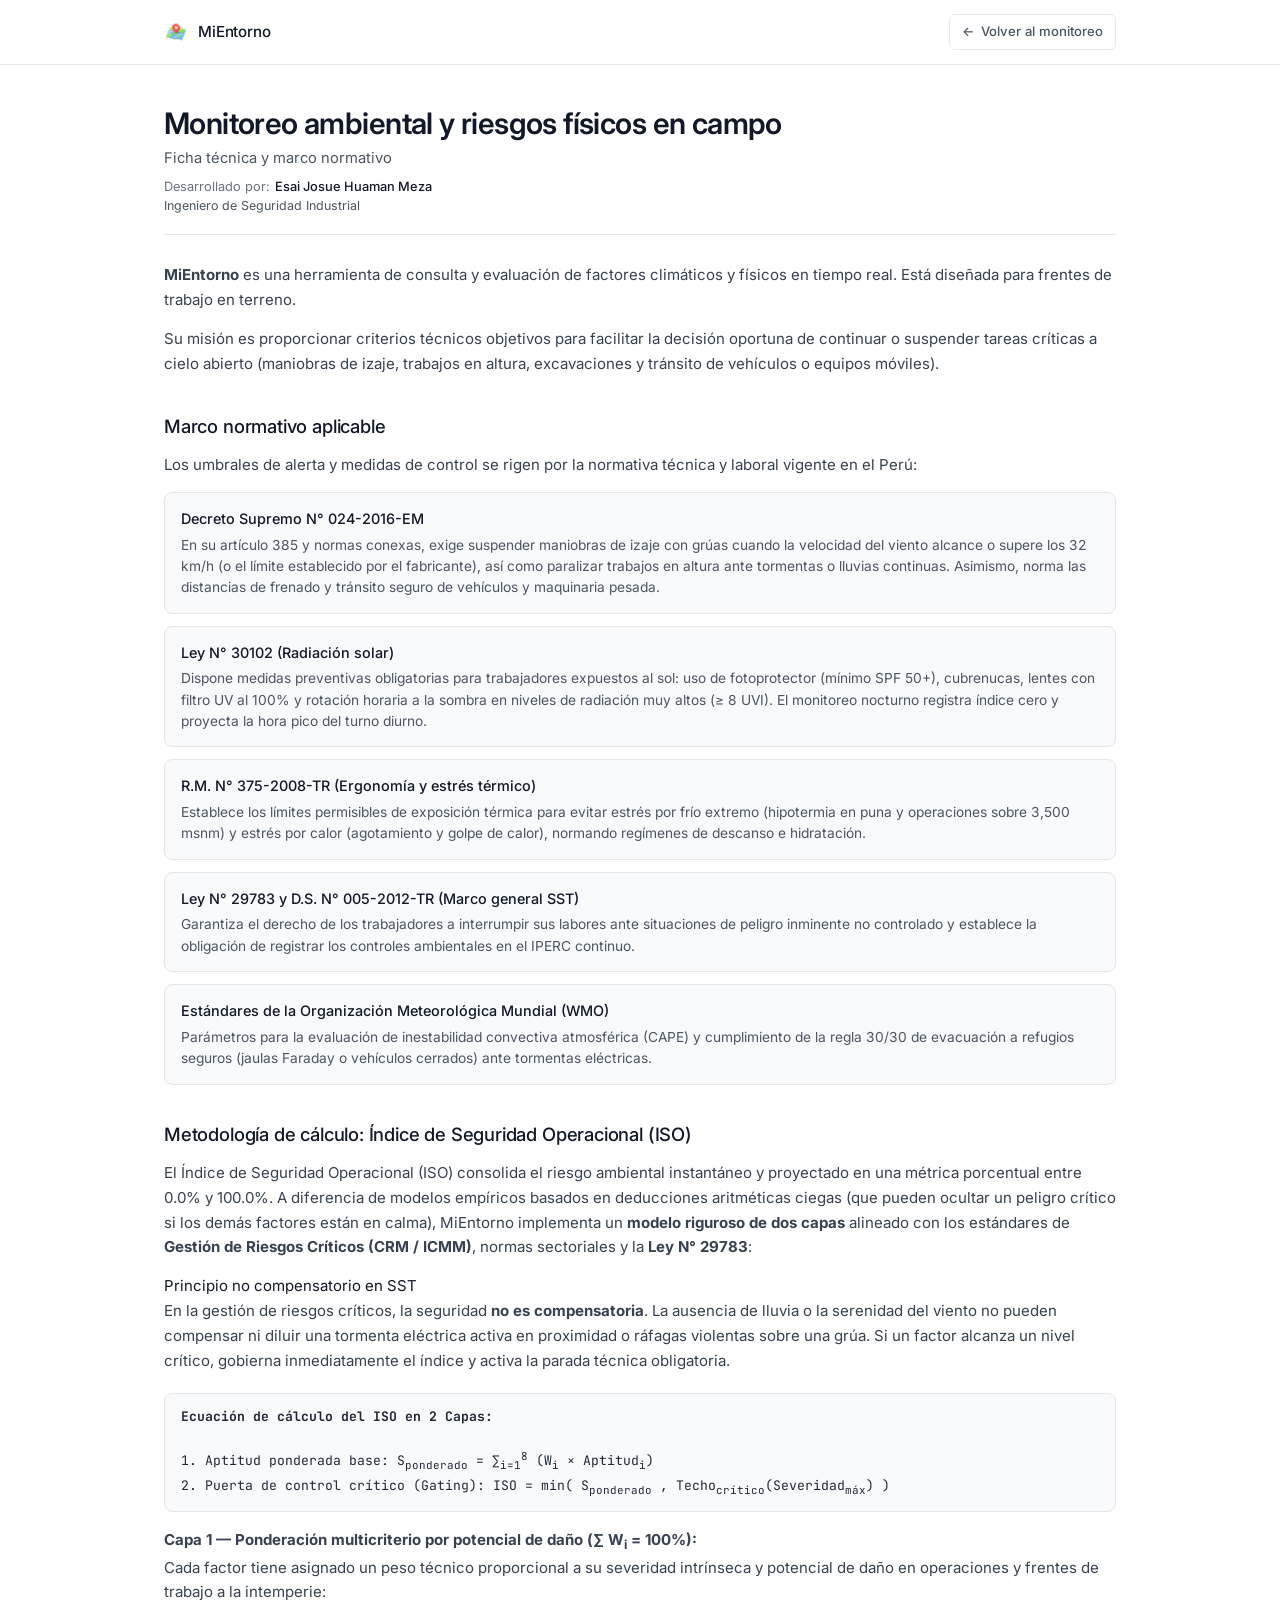
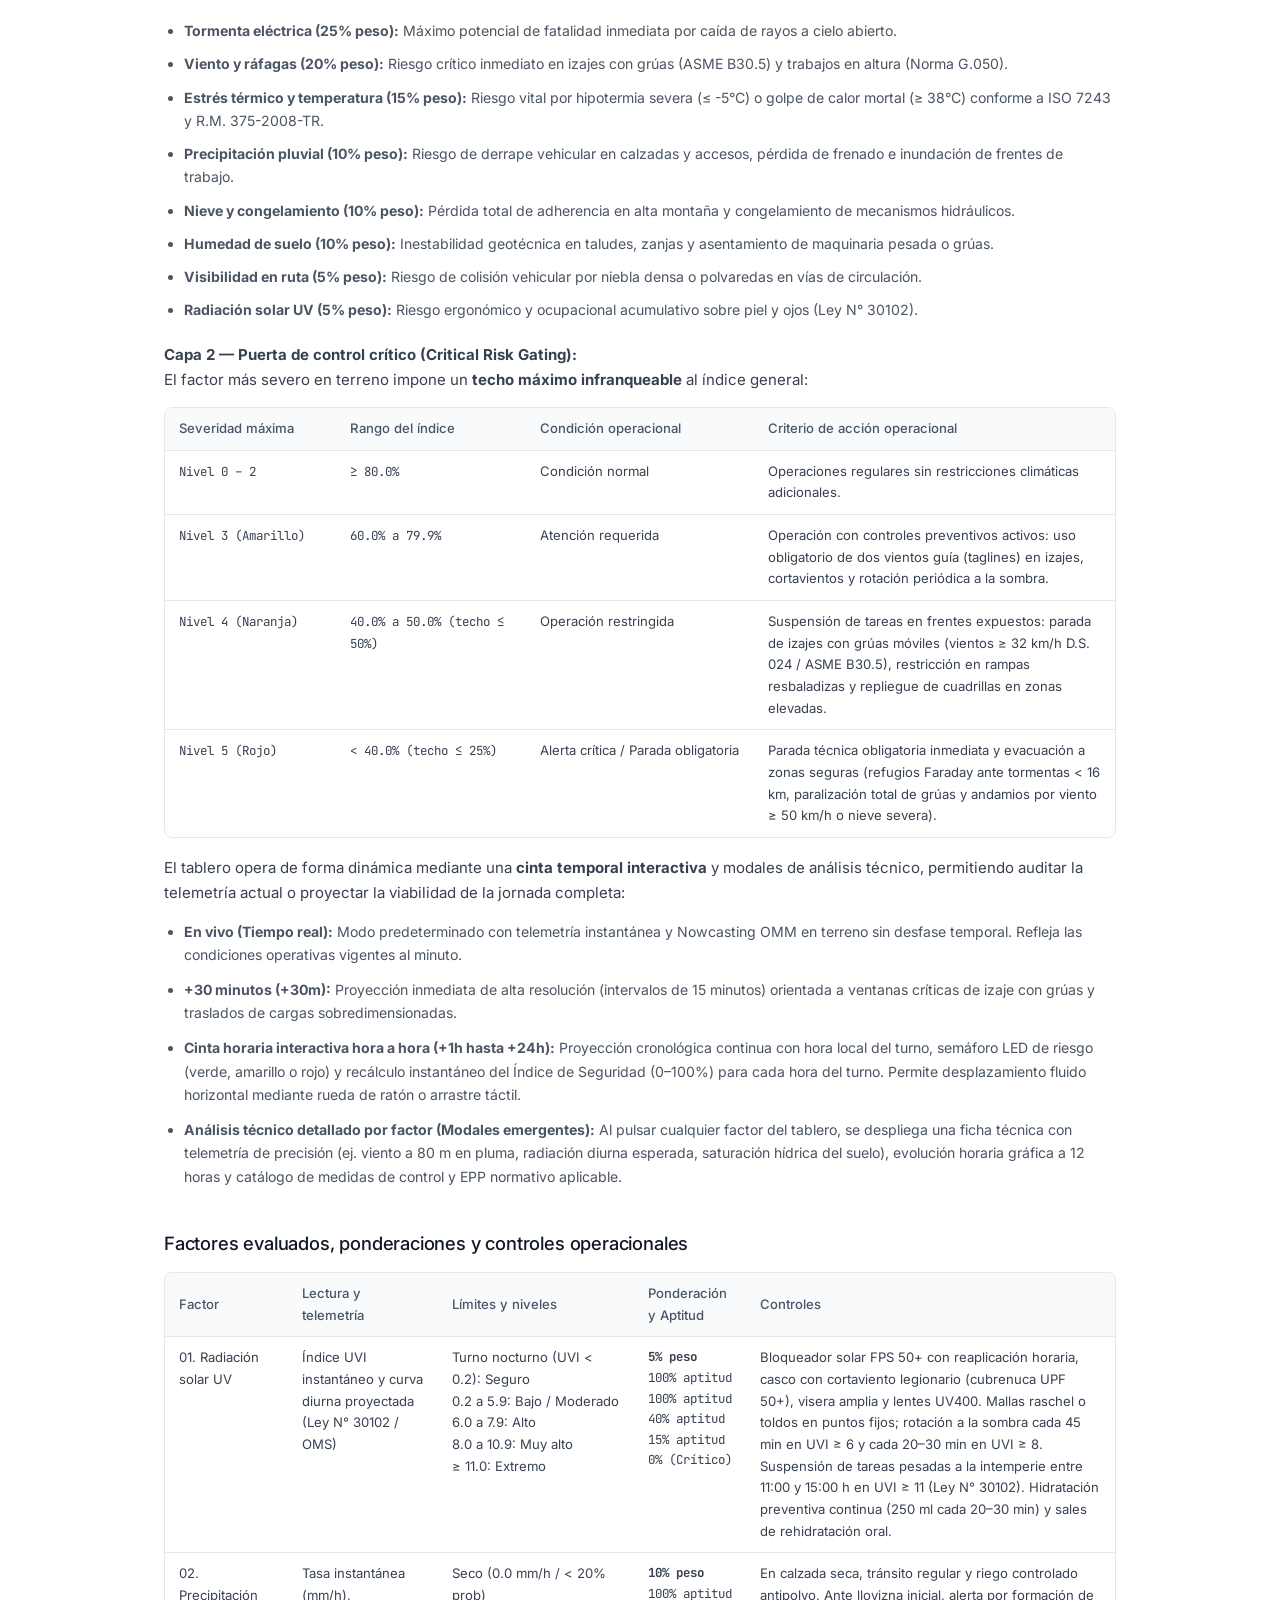
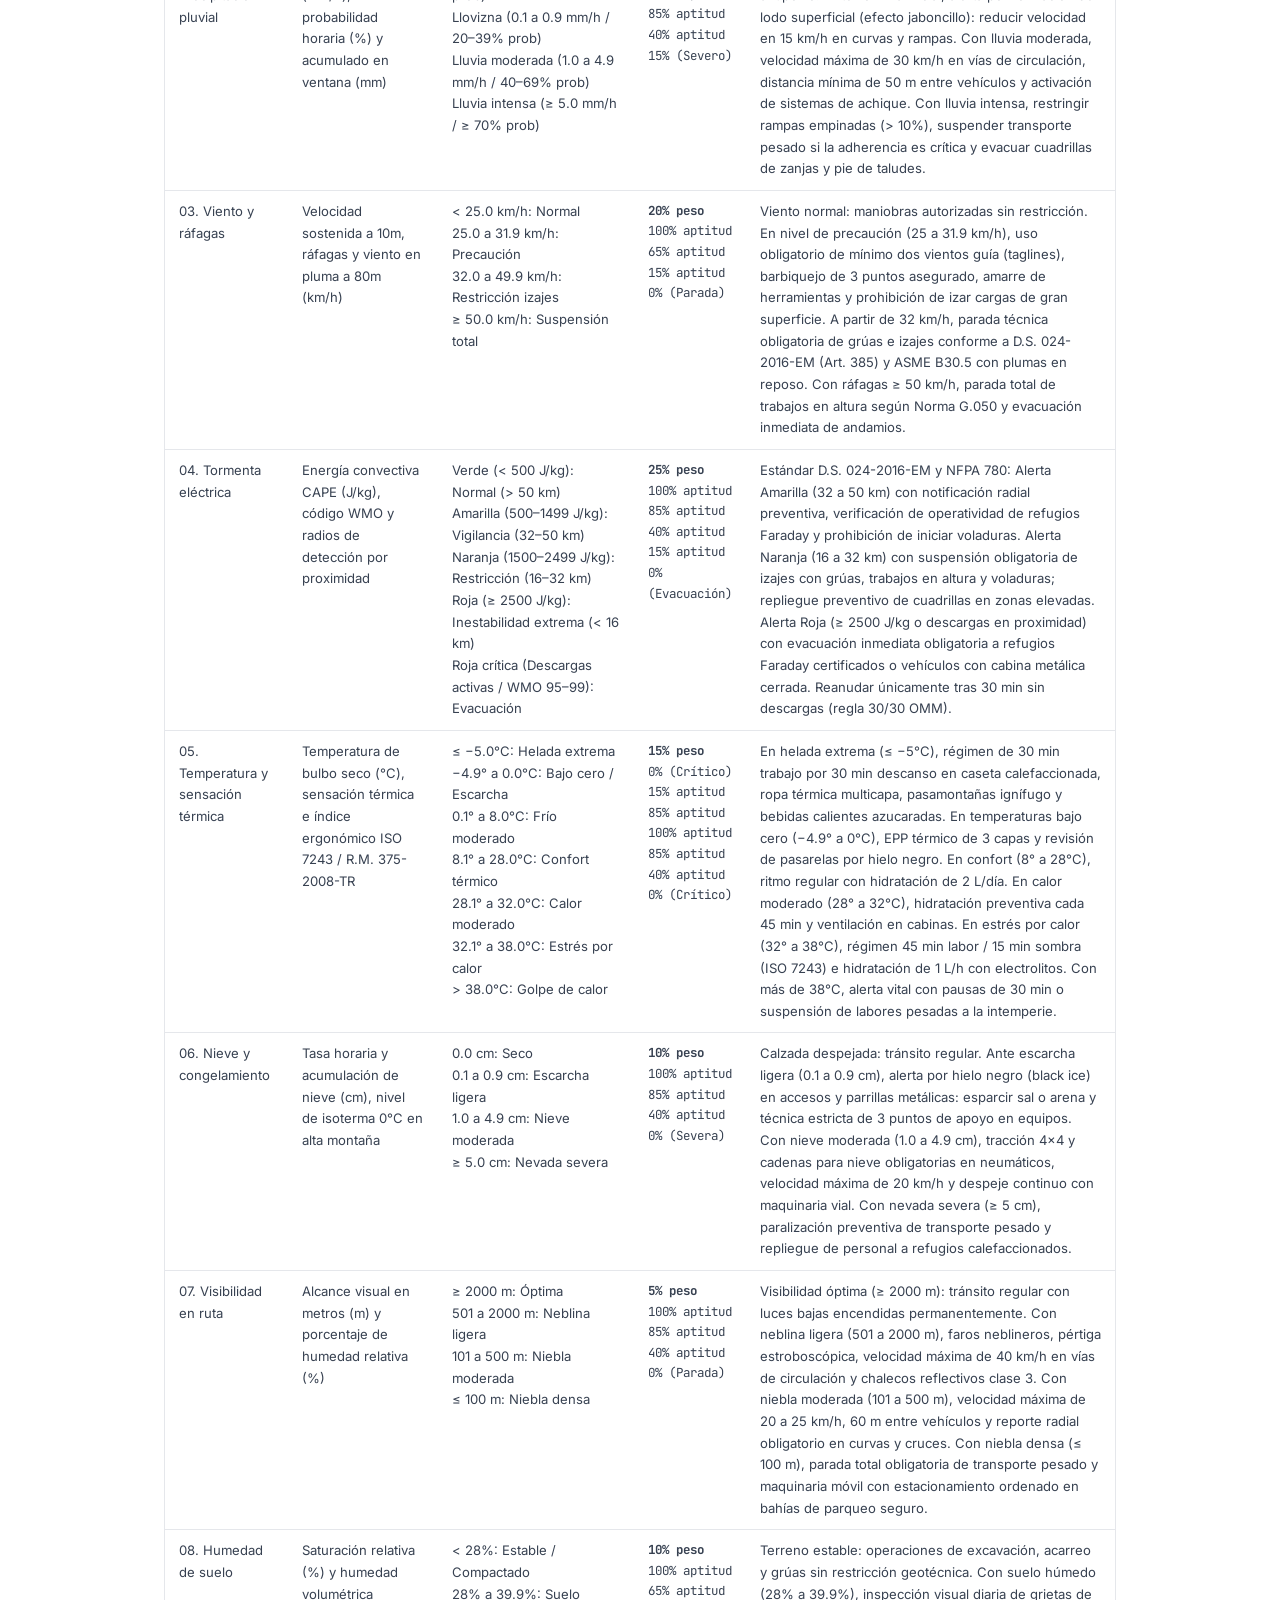
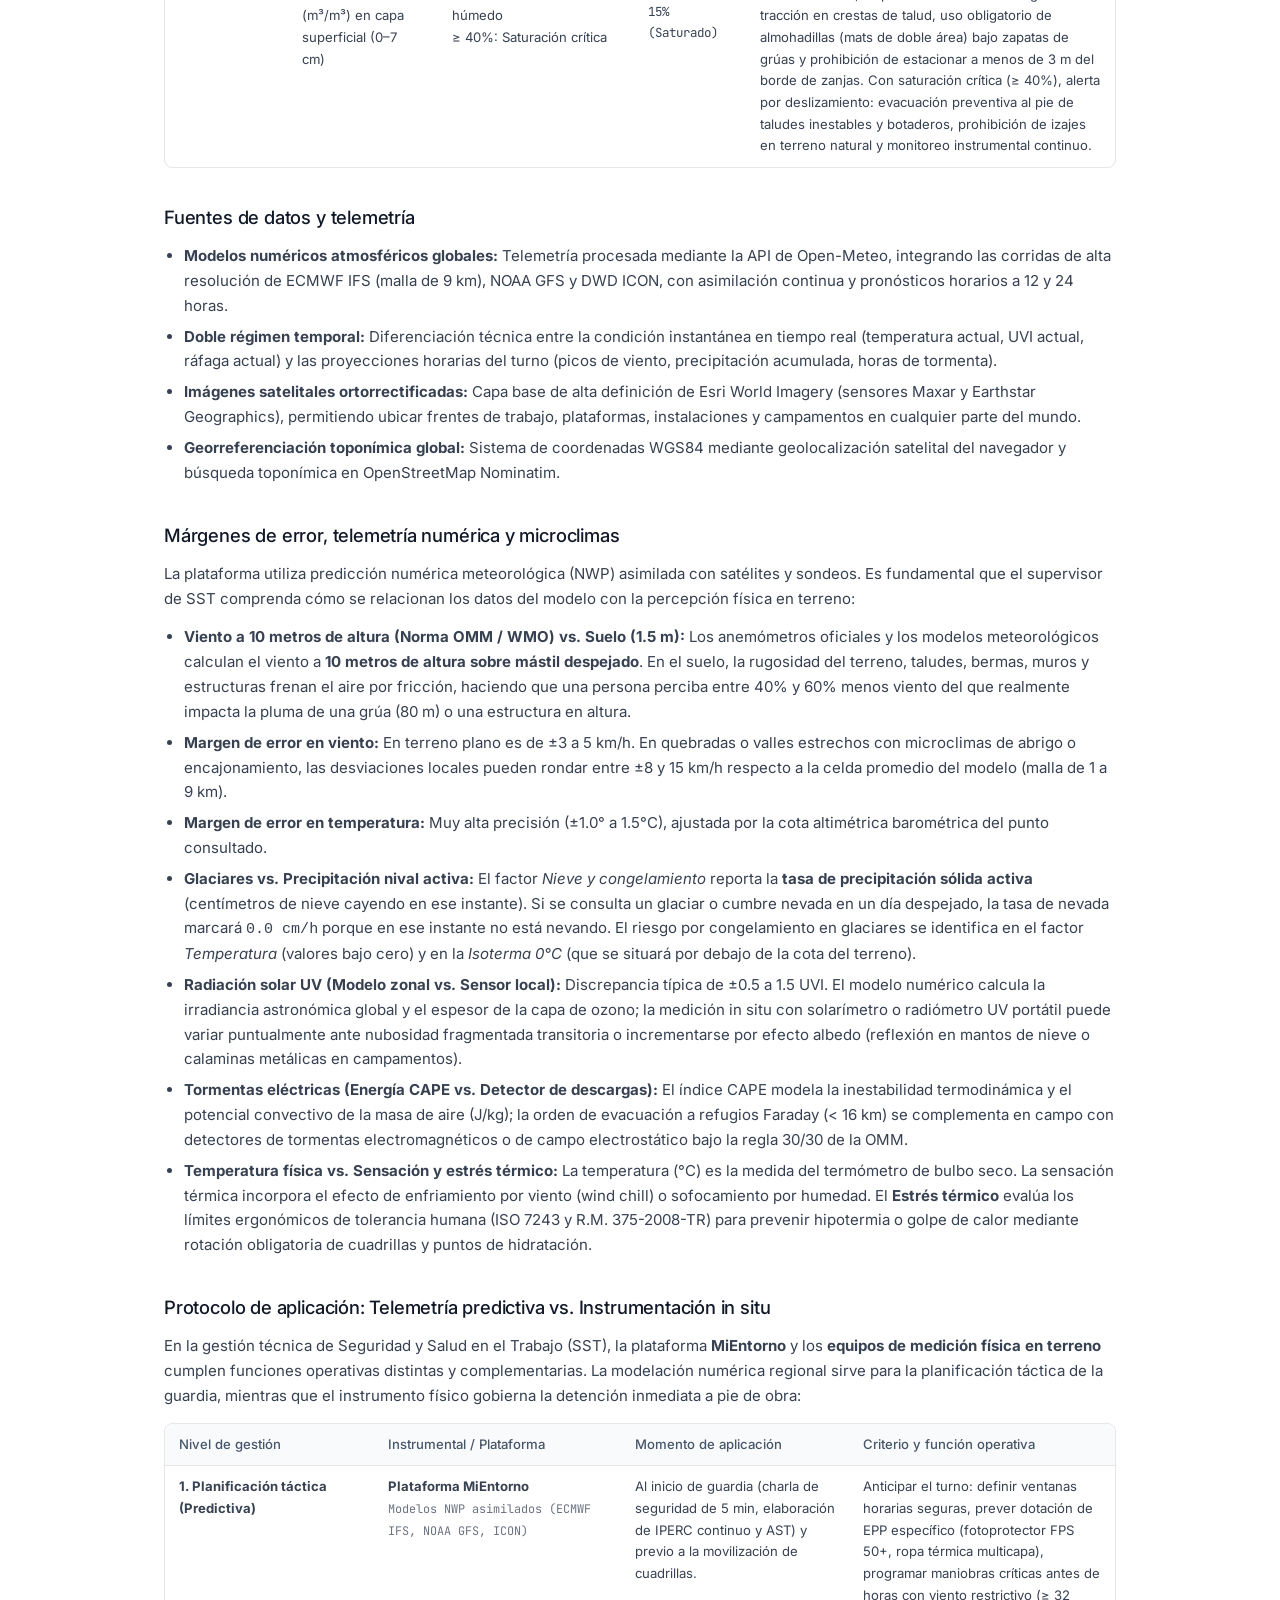
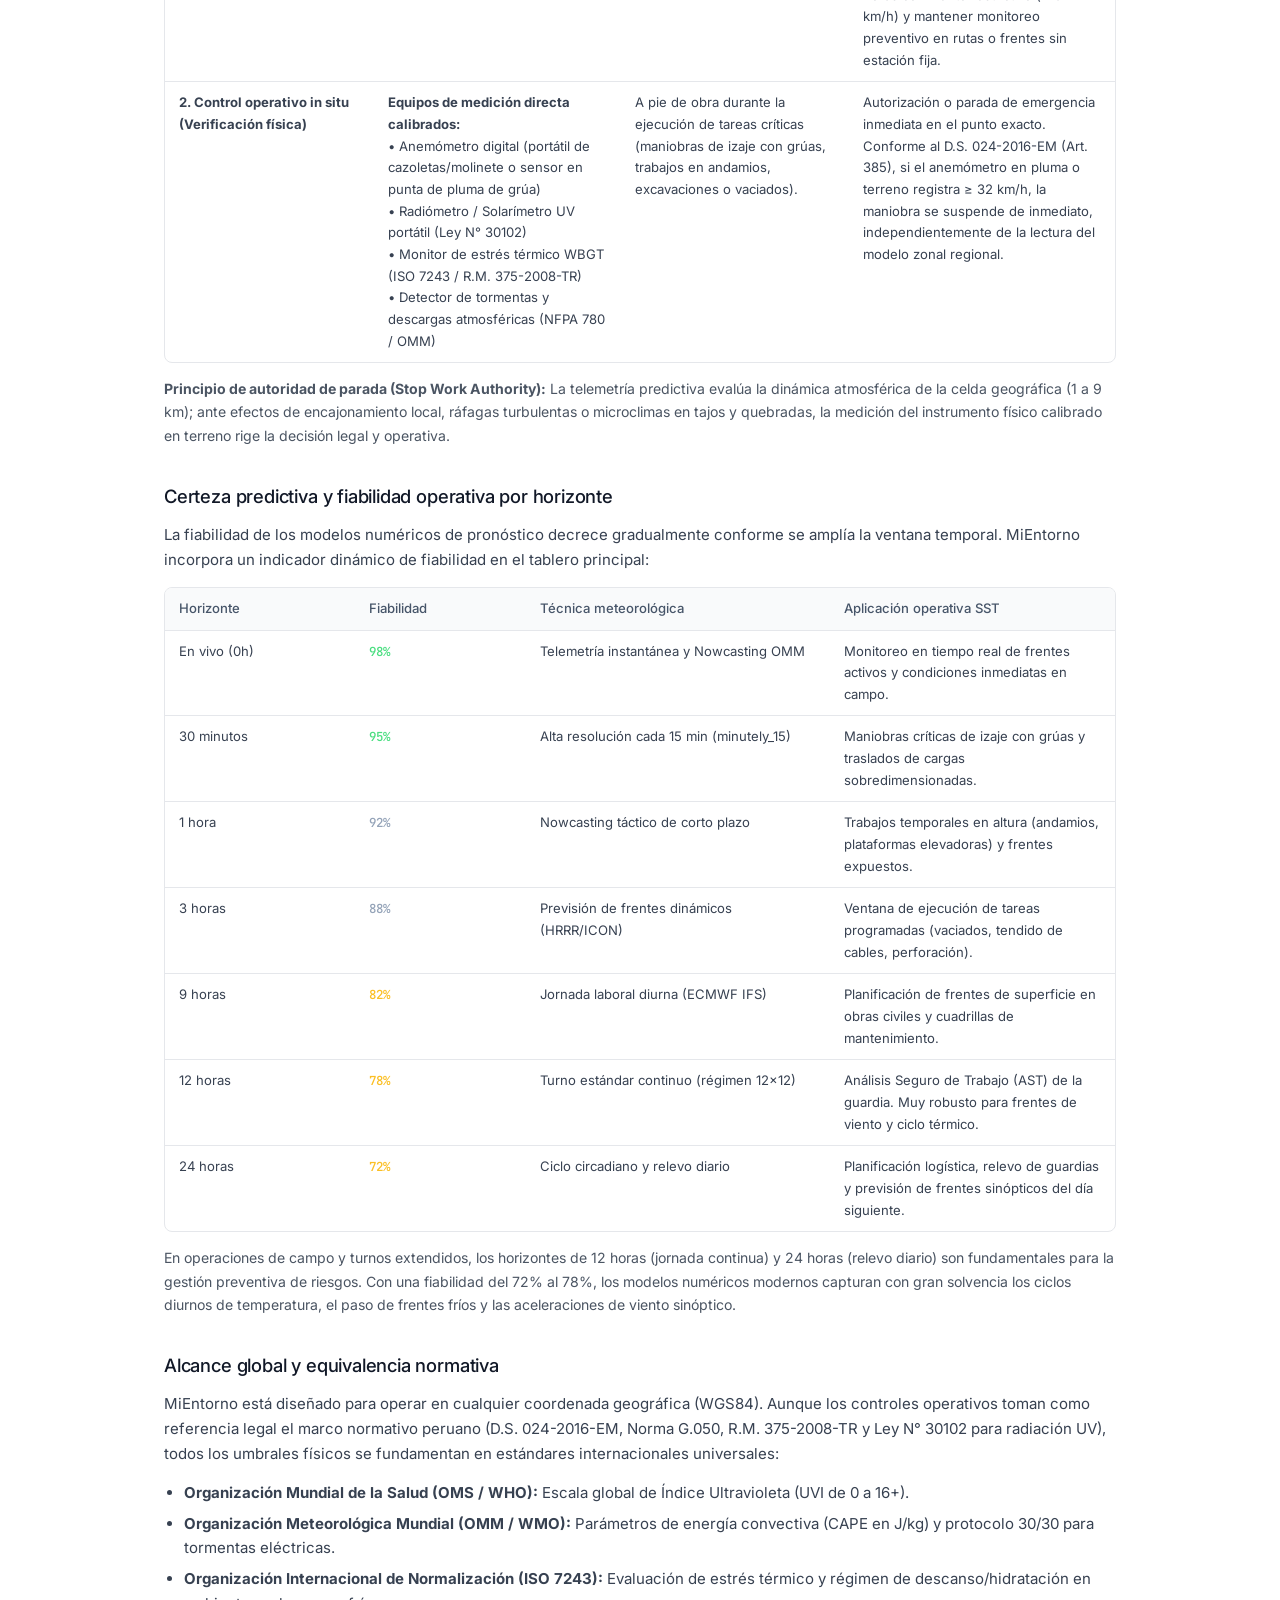
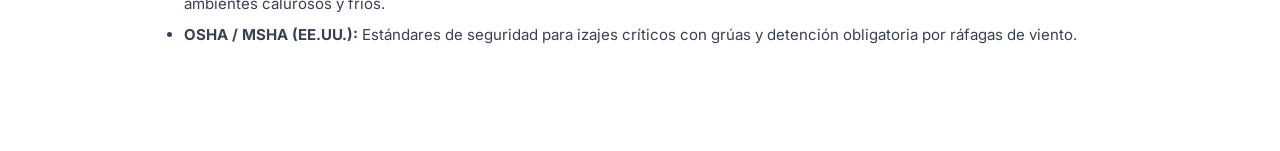
==== commit b8830d65: "docs: incorporar protocolo operacional de telemetria predictiva vs instrumentacion in situ en ficha " ====
--- a/acerca.html
+++ b/acerca.html
@@ -2,6 +2,15 @@
 <html lang="es">
 
 <head>
+  <!-- Google tag (gtag.js) -->
+  <script async src="https://www.googletagmanager.com/gtag/js?id=G-80SK6E9CFW"></script>
+  <script>
+    window.dataLayer = window.dataLayer || [];
+    function gtag(){dataLayer.push(arguments);}
+    gtag('js', new Date());
+
+    gtag('config', 'G-80SK6E9CFW');
+  </script>
   <meta charset="UTF-8">
   <meta name="viewport" content="width=device-width, initial-scale=1.0">
   <title>Ficha técnica y metodología &bull; MiEntorno</title>
@@ -1259,6 +1268,18 @@
           del terreno).
         </li>
         <li>
+          <strong>Radiación solar UV (Modelo zonal vs. Sensor local):</strong> Discrepancia típica de &plusmn;0.5 a 1.5 UVI.
+          El modelo numérico calcula la irradiancia astronómica global y el espesor de la capa de ozono; la medición in situ
+          con solarímetro o radiómetro UV portátil puede variar puntualmente ante nubosidad fragmentada transitoria o
+          incrementarse por efecto albedo (reflexión en mantos de nieve o calaminas metálicas en campamentos).
+        </li>
+        <li>
+          <strong>Tormentas eléctricas (Energía CAPE vs. Detector de descargas):</strong> El índice CAPE modela la
+          inestabilidad termodinámica y el potencial convectivo de la masa de aire (J/kg); la orden de evacuación a
+          refugios Faraday (&lt; 16 km) se complementa en campo con detectores de tormentas electromagnéticos o de campo
+          electrostático bajo la regla 30/30 de la OMM.
+        </li>
+        <li>
           <strong>Temperatura física vs. Sensación y estrés térmico:</strong> La temperatura (°C) es la medida del
           termómetro de bulbo seco. La sensación térmica incorpora el efecto de enfriamiento por viento (wind chill) o
           sofocamiento por humedad. El <strong>Estrés térmico</strong> evalúa los límites ergonómicos de tolerancia
@@ -1266,6 +1287,79 @@
           de cuadrillas y puntos de hidratación.
         </li>
       </ul>
+    </section>
+
+    <section>
+      <h2>Protocolo de aplicación: Telemetría predictiva vs. Instrumentación in situ</h2>
+      <p>
+        En la gestión técnica de Seguridad y Salud en el Trabajo (SST), la plataforma <strong>MiEntorno</strong> y los <strong>equipos de medición física en terreno</strong> cumplen funciones operativas distintas y complementarias. La modelación numérica regional sirve para la planificación táctica de la guardia, mientras que el instrumento físico gobierna la detención inmediata a pie de obra:
+      </p>
+
+      <div class="table-desktop">
+        <div class="table-container">
+          <table>
+            <thead>
+              <tr>
+                <th style="width: 22%;">Nivel de gestión</th>
+                <th style="width: 26%;">Instrumental / Plataforma</th>
+                <th style="width: 24%;">Momento de aplicación</th>
+                <th>Criterio y función operativa</th>
+              </tr>
+            </thead>
+            <tbody>
+              <tr>
+                <td><strong>1. Planificación táctica (Predictiva)</strong></td>
+                <td>
+                  <strong>Plataforma MiEntorno</strong><br>
+                  <span class="mono" style="font-size: 0.74rem; color: var(--text-subtle);">Modelos NWP asimilados (ECMWF IFS, NOAA GFS, ICON)</span>
+                </td>
+                <td>Al inicio de guardia (charla de seguridad de 5 min, elaboración de IPERC continuo y AST) y previo a la movilización de cuadrillas.</td>
+                <td>Anticipar el turno: definir ventanas horarias seguras, prever dotación de EPP específico (fotoprotector FPS 50+, ropa térmica multicapa), programar maniobras críticas antes de horas con viento restrictivo (&ge; 32 km/h) y mantener monitoreo preventivo en rutas o frentes sin estación fija.</td>
+              </tr>
+              <tr>
+                <td><strong>2. Control operativo in situ (Verificación física)</strong></td>
+                <td>
+                  <strong>Equipos de medición directa calibrados:</strong><br>
+                  &bull; Anemómetro digital (portátil de cazoletas/molinete o sensor en punta de pluma de grúa)<br>
+                  &bull; Radiómetro / Solarímetro UV portátil (Ley N° 30102)<br>
+                  &bull; Monitor de estrés térmico WBGT (ISO 7243 / R.M. 375-2008-TR)<br>
+                  &bull; Detector de tormentas y descargas atmosféricas (NFPA 780 / OMM)
+                </td>
+                <td>A pie de obra durante la ejecución de tareas críticas (maniobras de izaje con grúas, trabajos en andamios, excavaciones o vaciados).</td>
+                <td>Autorización o parada de emergencia inmediata en el punto exacto. Conforme al D.S. 024-2016-EM (Art. 385), si el anemómetro en pluma o terreno registra &ge; 32 km/h, la maniobra se suspende de inmediato, independientemente de la lectura del modelo zonal regional.</td>
+              </tr>
+            </tbody>
+          </table>
+        </div>
+      </div>
+
+      <div class="cards-mobile">
+        <div class="scale-card">
+          <div class="scale-card-header">
+            <span class="scale-badge badge-safe">Nivel 1 &bull; Predictivo</span>
+            <span class="scale-title">Plataforma MiEntorno (Web)</span>
+          </div>
+          <div class="scale-card-desc">
+            <strong>Cuándo:</strong> Inicio de turno, charla de 5 minutos, IPERC continuo y AST.<br>
+            <strong>Función:</strong> Planificación de guardia, previsión logística de EPP y selección de ventanas horarias seguras antes del despliegue de personal.
+          </div>
+        </div>
+
+        <div class="scale-card" style="margin-top: 10px;">
+          <div class="scale-card-header">
+            <span class="scale-badge badge-warning">Nivel 2 &bull; In situ</span>
+            <span class="scale-title">Instrumentos calibrados de campo</span>
+          </div>
+          <div class="scale-card-desc">
+            <strong>Equipos:</strong> Anemómetro en pluma de grúa, radiómetro UV, monitor WBGT y detector de tormentas.<br>
+            <strong>Función:</strong> Control directo y parada de emergencia a pie de obra. La medición física en el punto exacto de la maniobra tiene validez resolutiva final.
+          </div>
+        </div>
+      </div>
+
+      <p style="margin-top: 14px; font-size: 0.88rem; color: var(--text-muted);">
+        <strong>Principio de autoridad de parada (Stop Work Authority):</strong> La telemetría predictiva evalúa la dinámica atmosférica de la celda geográfica (1 a 9 km); ante efectos de encajonamiento local, ráfagas turbulentas o microclimas en tajos y quebradas, la medición del instrumento físico calibrado en terreno rige la decisión legal y operativa.
+      </p>
     </section>
 
     <section>
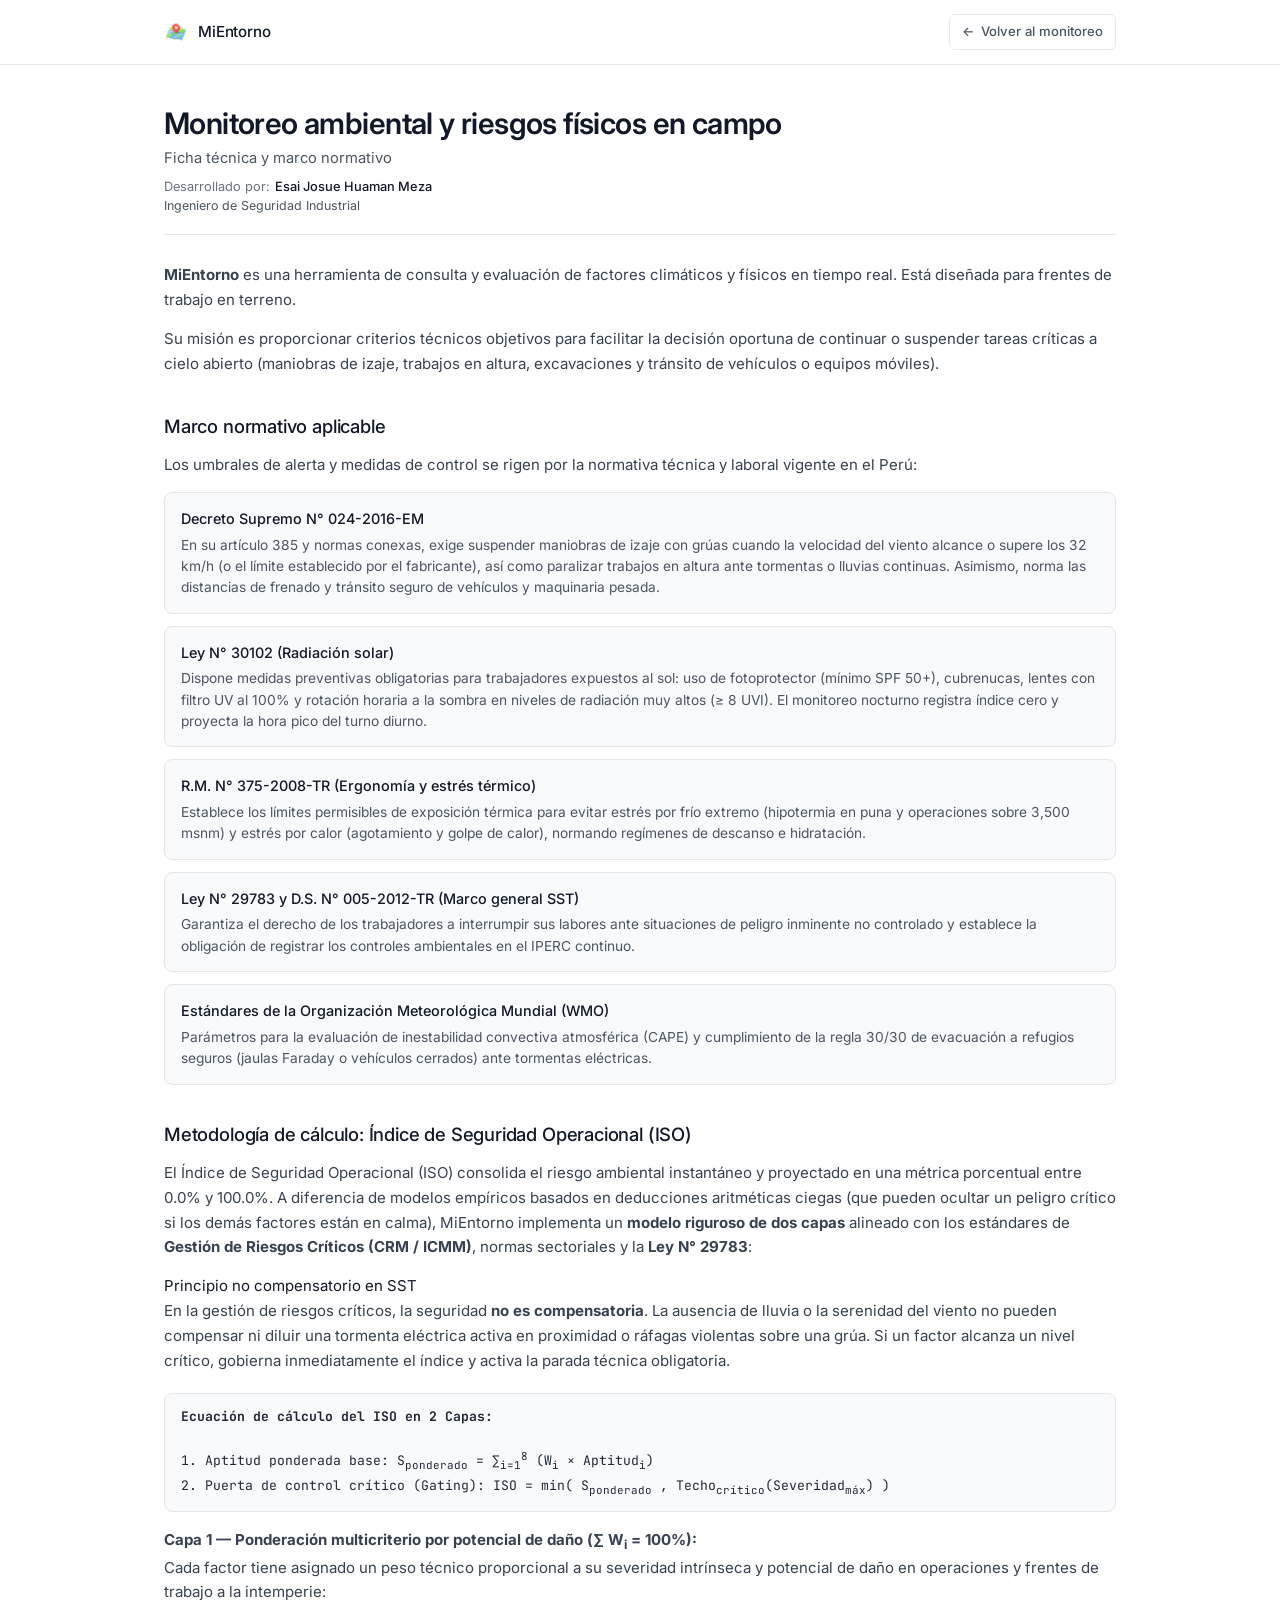
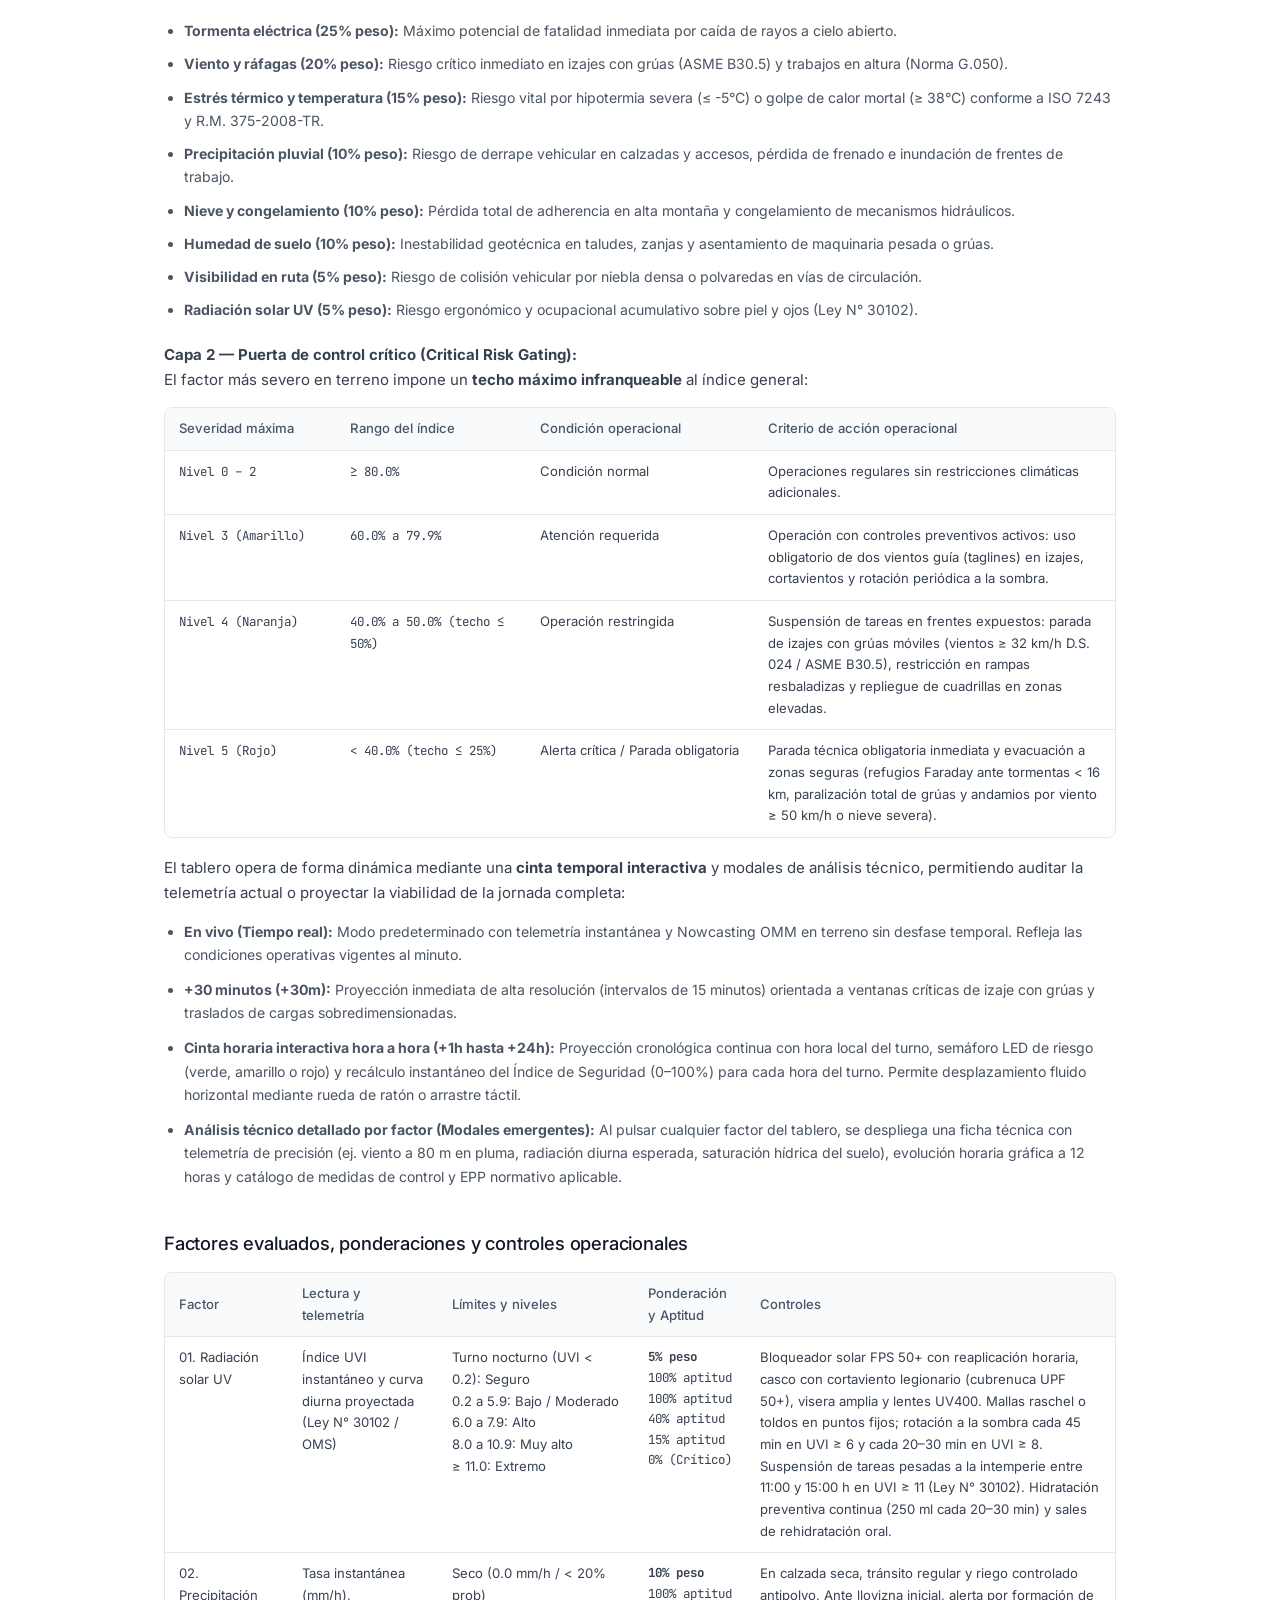
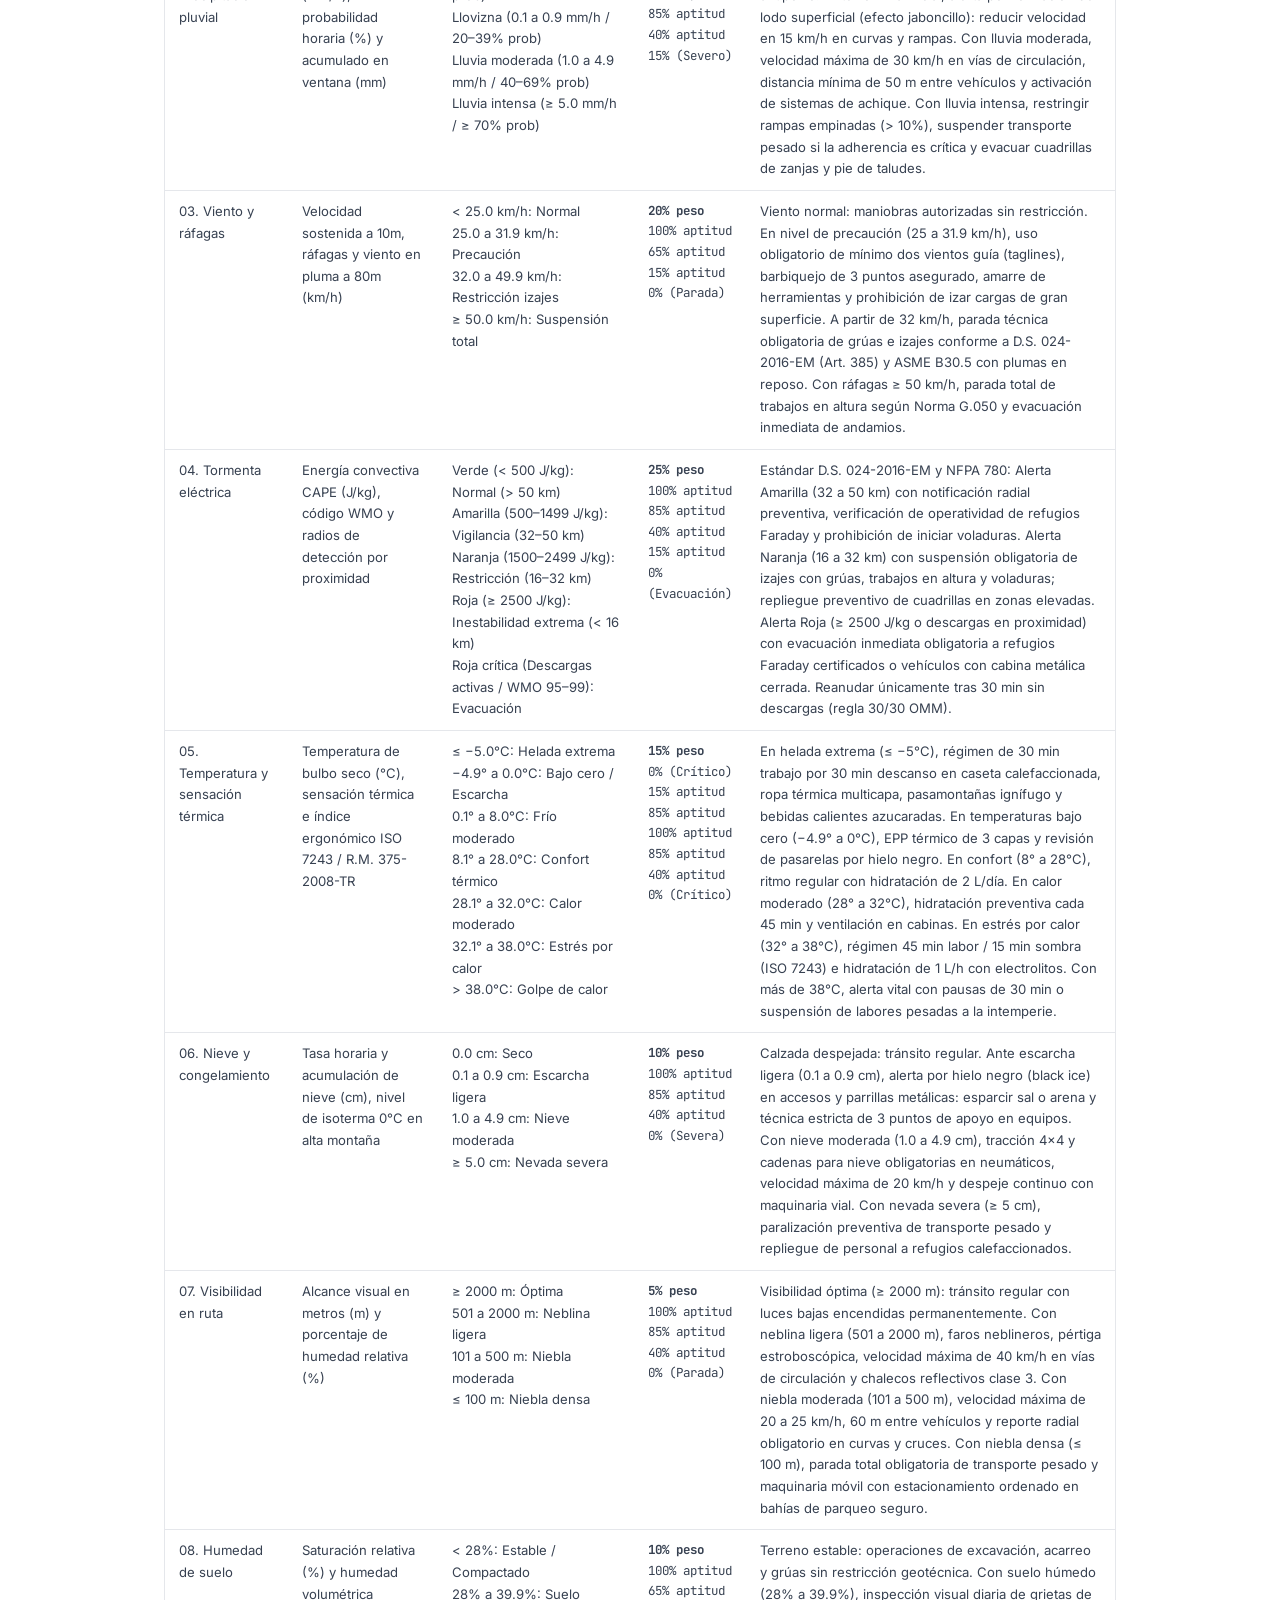
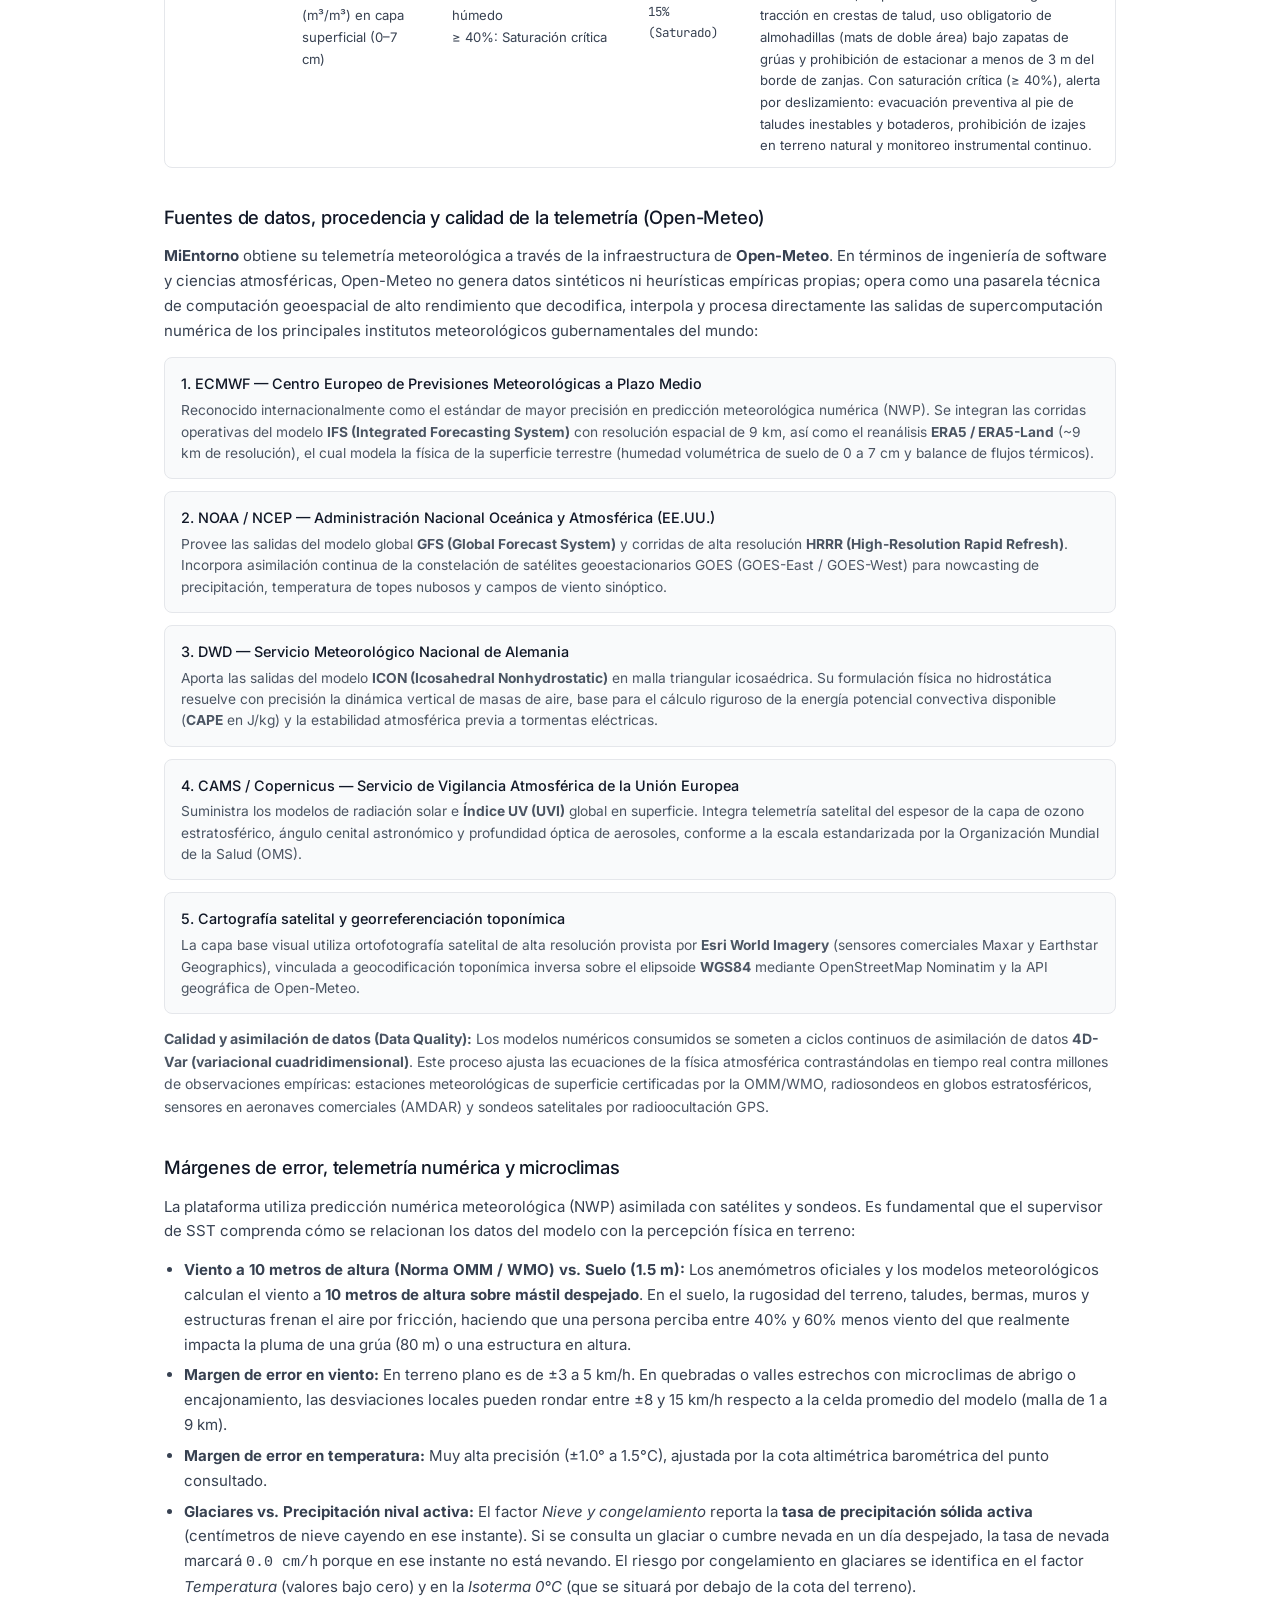
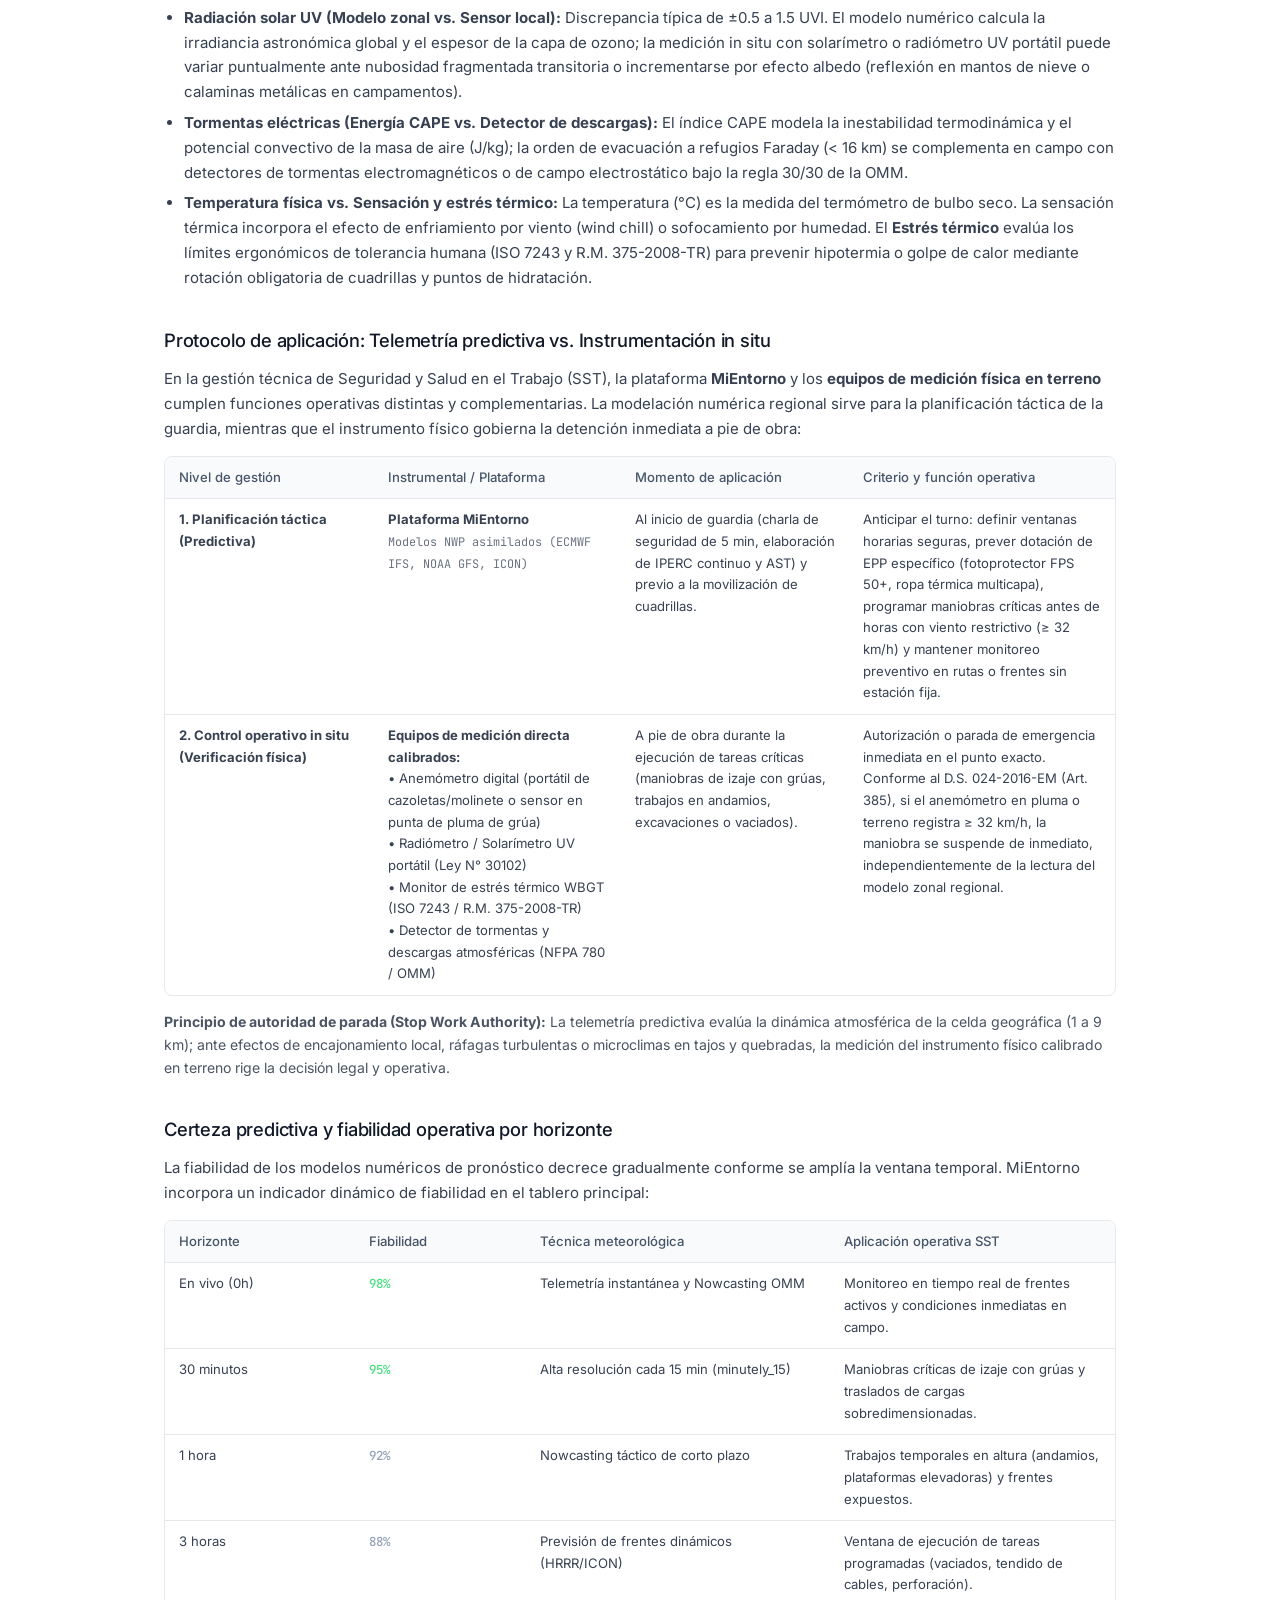
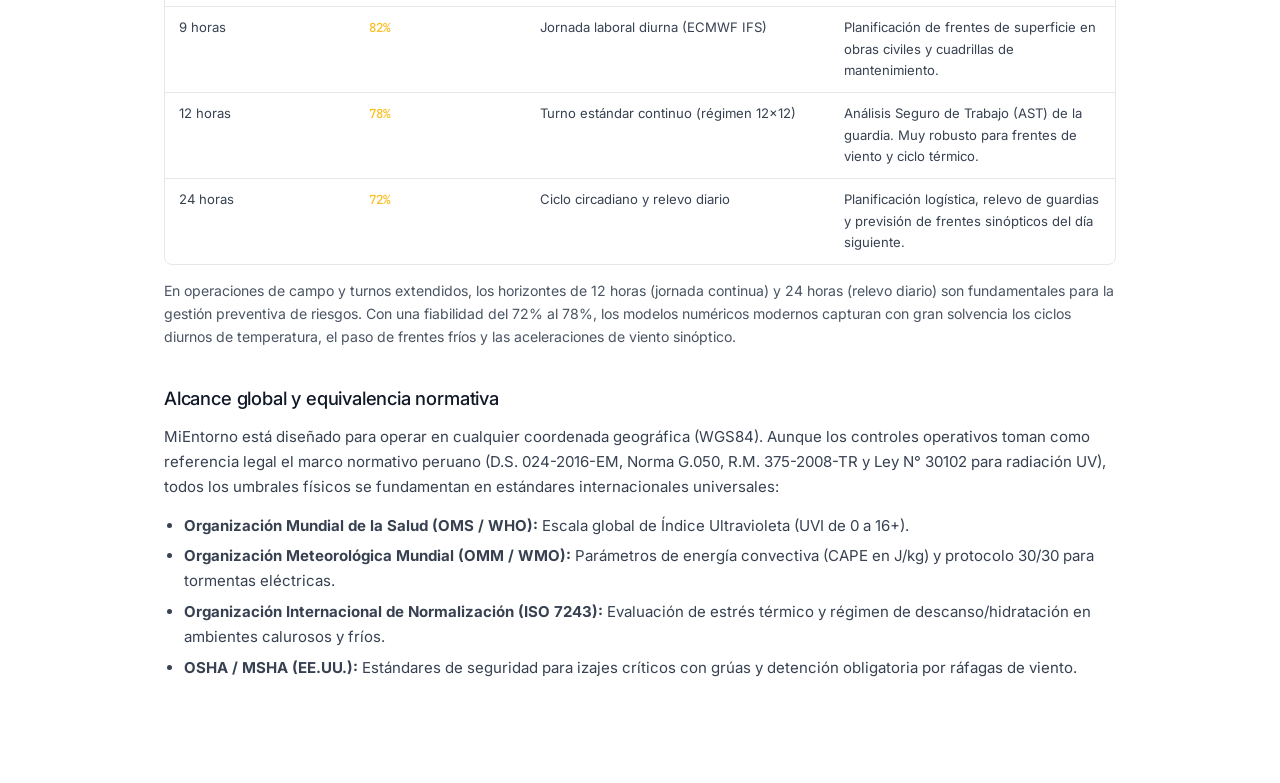
==== commit 90c42e91: "docs: detallar que es Open-Meteo, procedencia de datos (ECMWF, NOAA, DWD, CAMS) y calidad de asimila" ====
--- a/acerca.html
+++ b/acerca.html
@@ -1212,28 +1212,49 @@
       </div>
     </section>
     <section>
-      <h2>Fuentes de datos y telemetría</h2>
-      <ul>
-        <li>
-          <strong>Modelos numéricos atmosféricos globales:</strong> Telemetría procesada mediante la API de Open-Meteo,
-          integrando las corridas de alta resolución de ECMWF IFS (malla de 9 km), NOAA GFS y DWD ICON, con asimilación
-          continua y pronósticos horarios a 12 y 24 horas.
-        </li>
-        <li>
-          <strong>Doble régimen temporal:</strong> Diferenciación técnica entre la condición instantánea en tiempo real
-          (temperatura actual, UVI actual, ráfaga actual) y las proyecciones horarias del turno (picos de viento,
-          precipitación acumulada, horas de tormenta).
-        </li>
-        <li>
-          <strong>Imágenes satelitales ortorrectificadas:</strong> Capa base de alta definición de Esri World Imagery
-          (sensores Maxar y Earthstar Geographics), permitiendo ubicar frentes de trabajo, plataformas, instalaciones y
-          campamentos en cualquier parte del mundo.
-        </li>
-        <li>
-          <strong>Georreferenciación toponímica global:</strong> Sistema de coordenadas WGS84 mediante geolocalización
-          satelital del navegador y búsqueda toponímica en OpenStreetMap Nominatim.
-        </li>
-      </ul>
+      <h2>Fuentes de datos, procedencia y calidad de la telemetría (Open-Meteo)</h2>
+      <p>
+        <strong>MiEntorno</strong> obtiene su telemetría meteorológica a través de la infraestructura de <strong>Open-Meteo</strong>. En términos de ingeniería de software y ciencias atmosféricas, Open-Meteo no genera datos sintéticos ni heurísticas empíricas propias; opera como una pasarela técnica de computación geoespacial de alto rendimiento que decodifica, interpola y procesa directamente las salidas de supercomputación numérica de los principales institutos meteorológicos gubernamentales del mundo:
+      </p>
+
+      <div class="law-item">
+        <div class="law-name">1. ECMWF &mdash; Centro Europeo de Previsiones Meteorológicas a Plazo Medio</div>
+        <p class="law-desc">
+          Reconocido internacionalmente como el estándar de mayor precisión en predicción meteorológica numérica (NWP). Se integran las corridas operativas del modelo <strong>IFS (Integrated Forecasting System)</strong> con resolución espacial de 9 km, así como el reanálisis <strong>ERA5 / ERA5-Land</strong> (~9 km de resolución), el cual modela la física de la superficie terrestre (humedad volumétrica de suelo de 0 a 7 cm y balance de flujos térmicos).
+        </p>
+      </div>
+
+      <div class="law-item">
+        <div class="law-name">2. NOAA / NCEP &mdash; Administración Nacional Oceánica y Atmosférica (EE.UU.)</div>
+        <p class="law-desc">
+          Provee las salidas del modelo global <strong>GFS (Global Forecast System)</strong> y corridas de alta resolución <strong>HRRR (High-Resolution Rapid Refresh)</strong>. Incorpora asimilación continua de la constelación de satélites geoestacionarios GOES (GOES-East / GOES-West) para nowcasting de precipitación, temperatura de topes nubosos y campos de viento sinóptico.
+        </p>
+      </div>
+
+      <div class="law-item">
+        <div class="law-name">3. DWD &mdash; Servicio Meteorológico Nacional de Alemania</div>
+        <p class="law-desc">
+          Aporta las salidas del modelo <strong>ICON (Icosahedral Nonhydrostatic)</strong> en malla triangular icosaédrica. Su formulación física no hidrostática resuelve con precisión la dinámica vertical de masas de aire, base para el cálculo riguroso de la energía potencial convectiva disponible (<strong>CAPE</strong> en J/kg) y la estabilidad atmosférica previa a tormentas eléctricas.
+        </p>
+      </div>
+
+      <div class="law-item">
+        <div class="law-name">4. CAMS / Copernicus &mdash; Servicio de Vigilancia Atmosférica de la Unión Europea</div>
+        <p class="law-desc">
+          Suministra los modelos de radiación solar e <strong>Índice UV (UVI)</strong> global en superficie. Integra telemetría satelital del espesor de la capa de ozono estratosférico, ángulo cenital astronómico y profundidad óptica de aerosoles, conforme a la escala estandarizada por la Organización Mundial de la Salud (OMS).
+        </p>
+      </div>
+
+      <div class="law-item">
+        <div class="law-name">5. Cartografía satelital y georreferenciación toponímica</div>
+        <p class="law-desc">
+          La capa base visual utiliza ortofotografía satelital de alta resolución provista por <strong>Esri World Imagery</strong> (sensores comerciales Maxar y Earthstar Geographics), vinculada a geocodificación toponímica inversa sobre el elipsoide <strong>WGS84</strong> mediante OpenStreetMap Nominatim y la API geográfica de Open-Meteo.
+        </p>
+      </div>
+
+      <p style="margin-top: 14px; font-size: 0.88rem; color: var(--text-muted); line-height: 1.6;">
+        <strong>Calidad y asimilación de datos (Data Quality):</strong> Los modelos numéricos consumidos se someten a ciclos continuos de asimilación de datos <strong>4D-Var (variacional cuadridimensional)</strong>. Este proceso ajusta las ecuaciones de la física atmosférica contrastándolas en tiempo real contra millones de observaciones empíricas: estaciones meteorológicas de superficie certificadas por la OMM/WMO, radiosondeos en globos estratosféricos, sensores en aeronaves comerciales (AMDAR) y sondeos satelitales por radioocultación GPS.
+      </p>
     </section>
 
     <section>
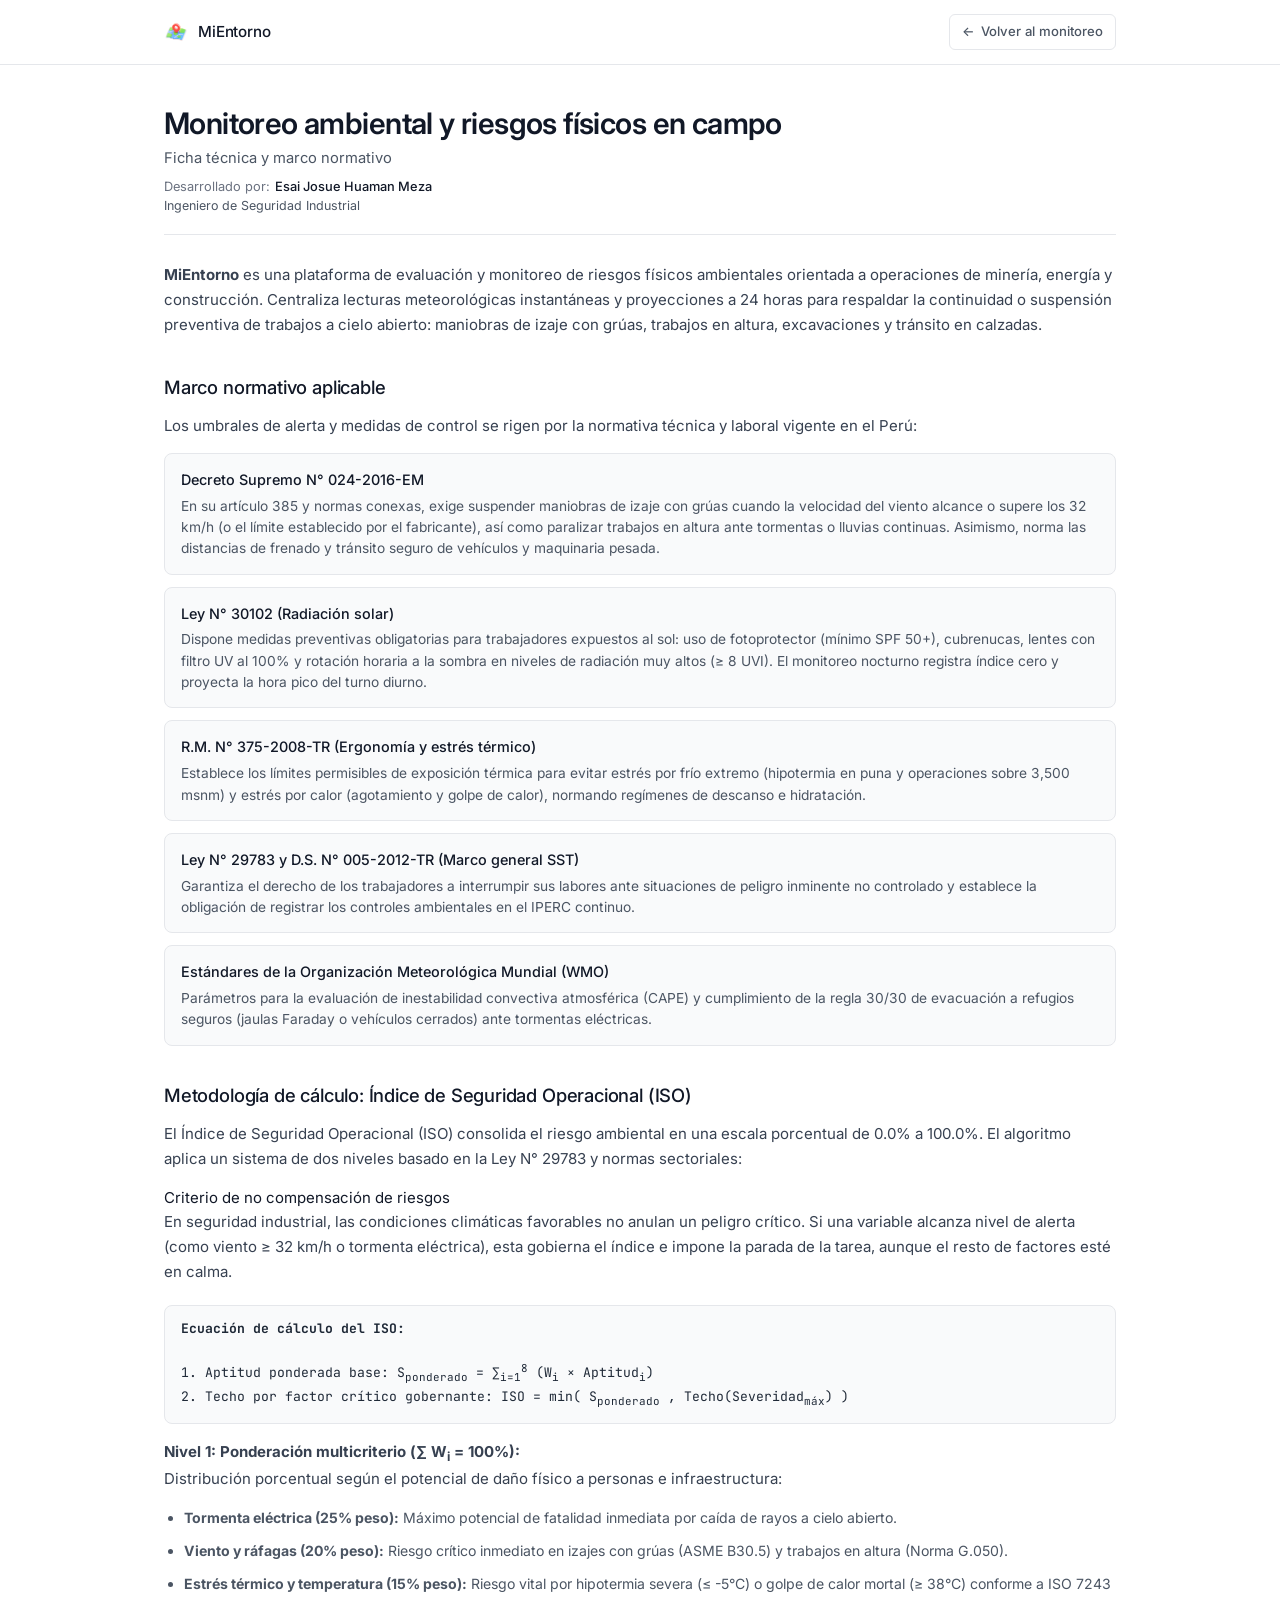
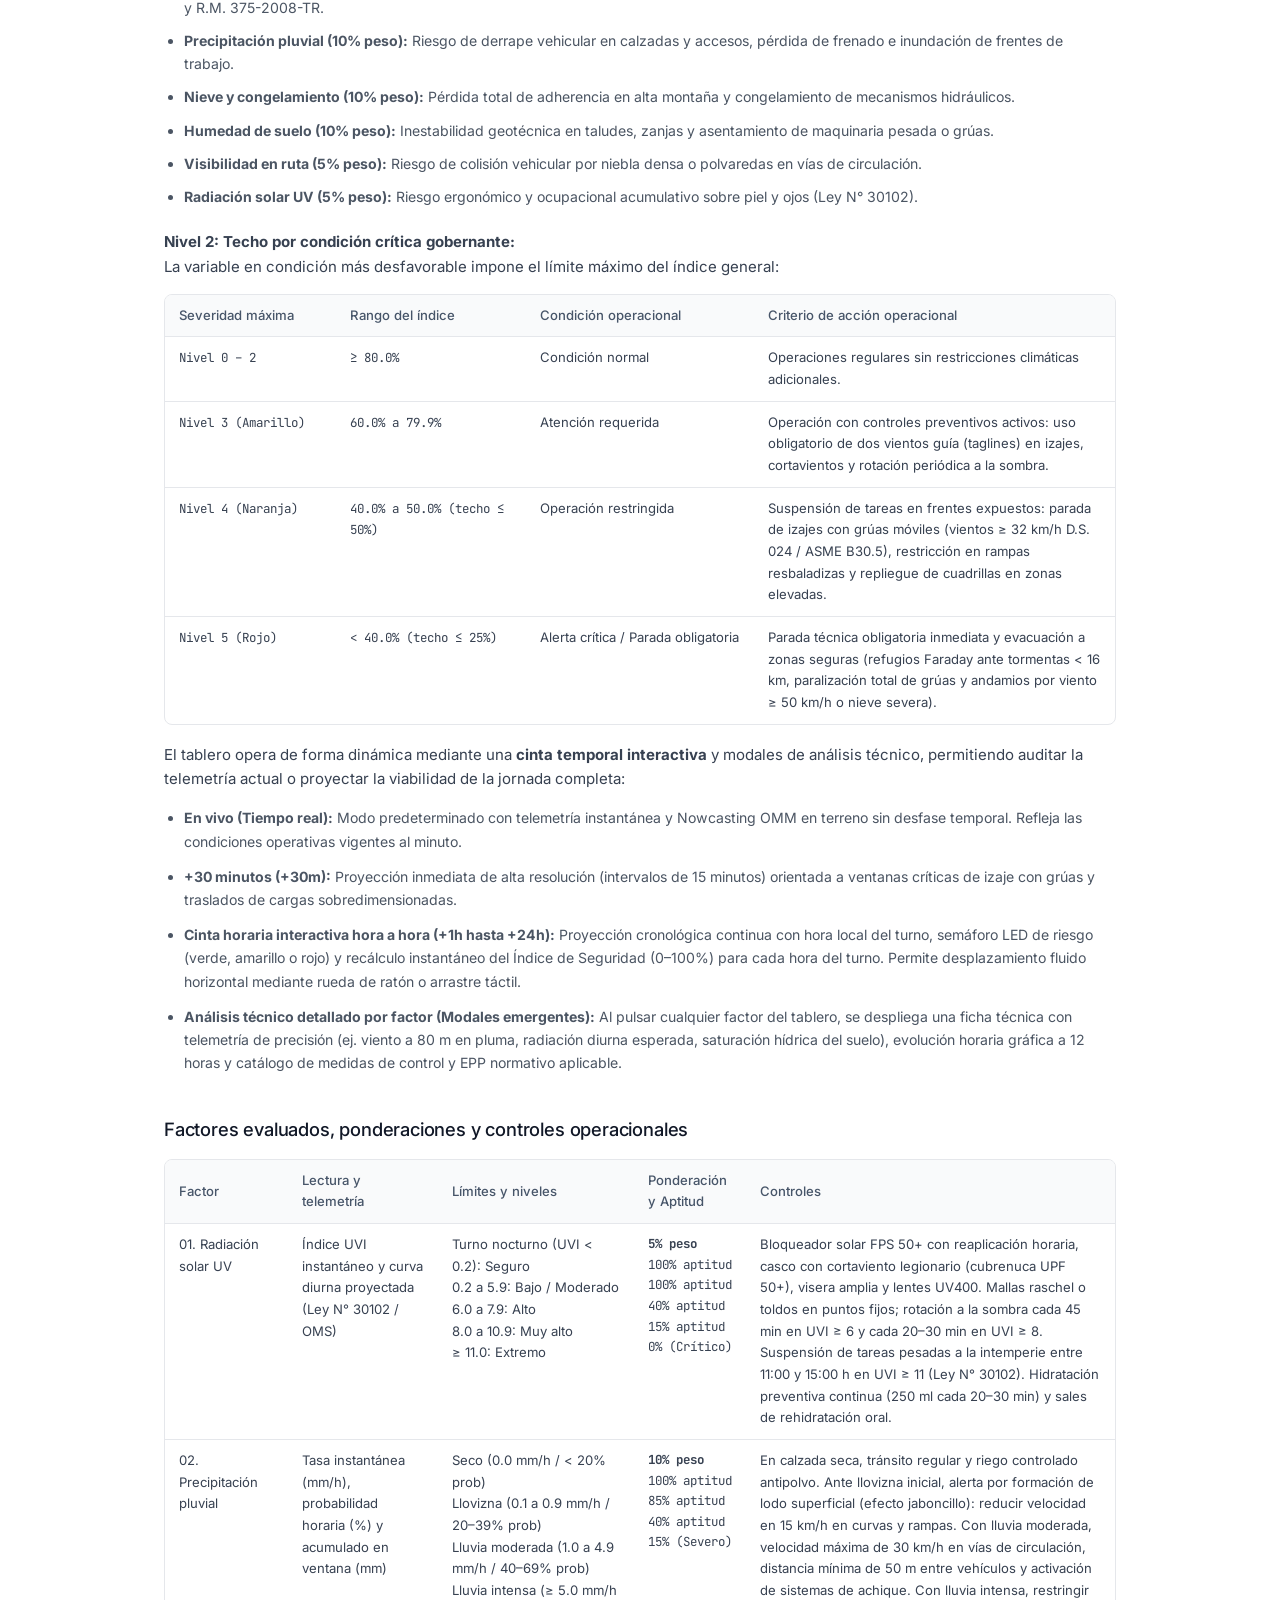
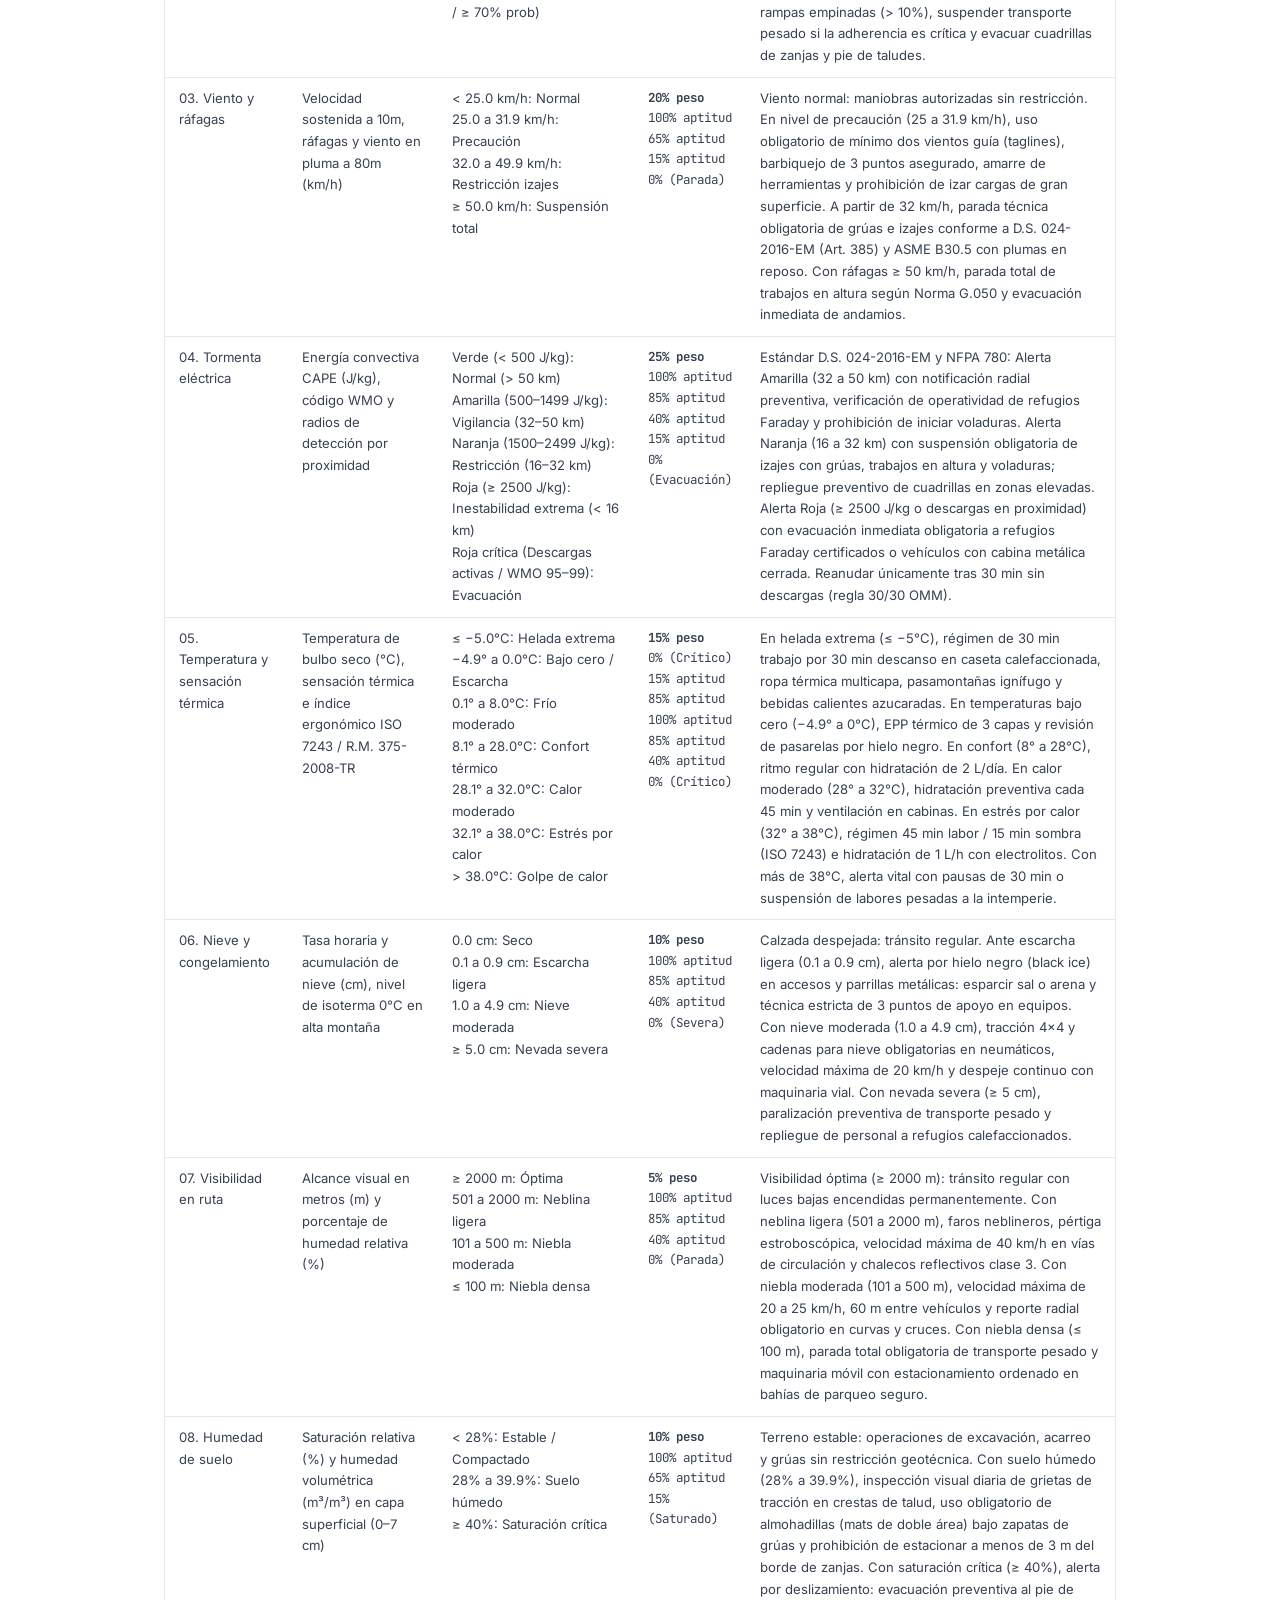
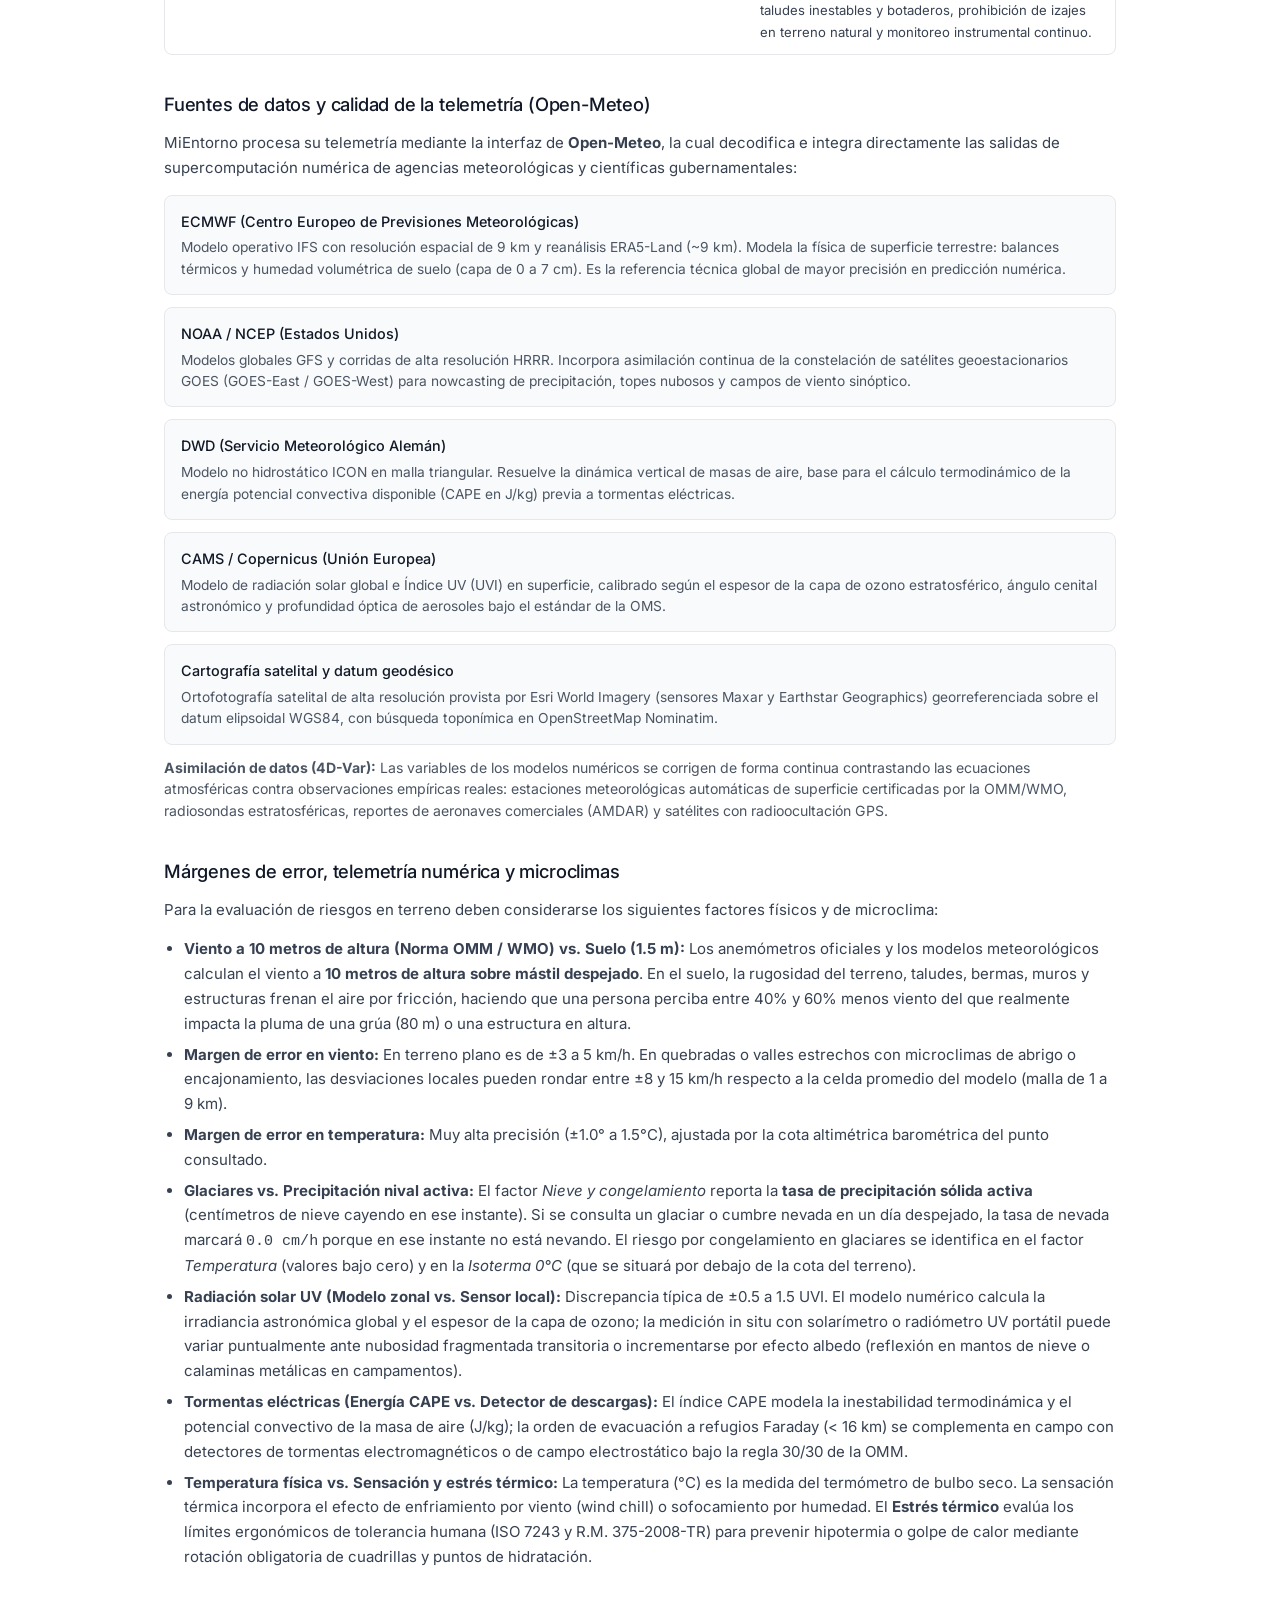
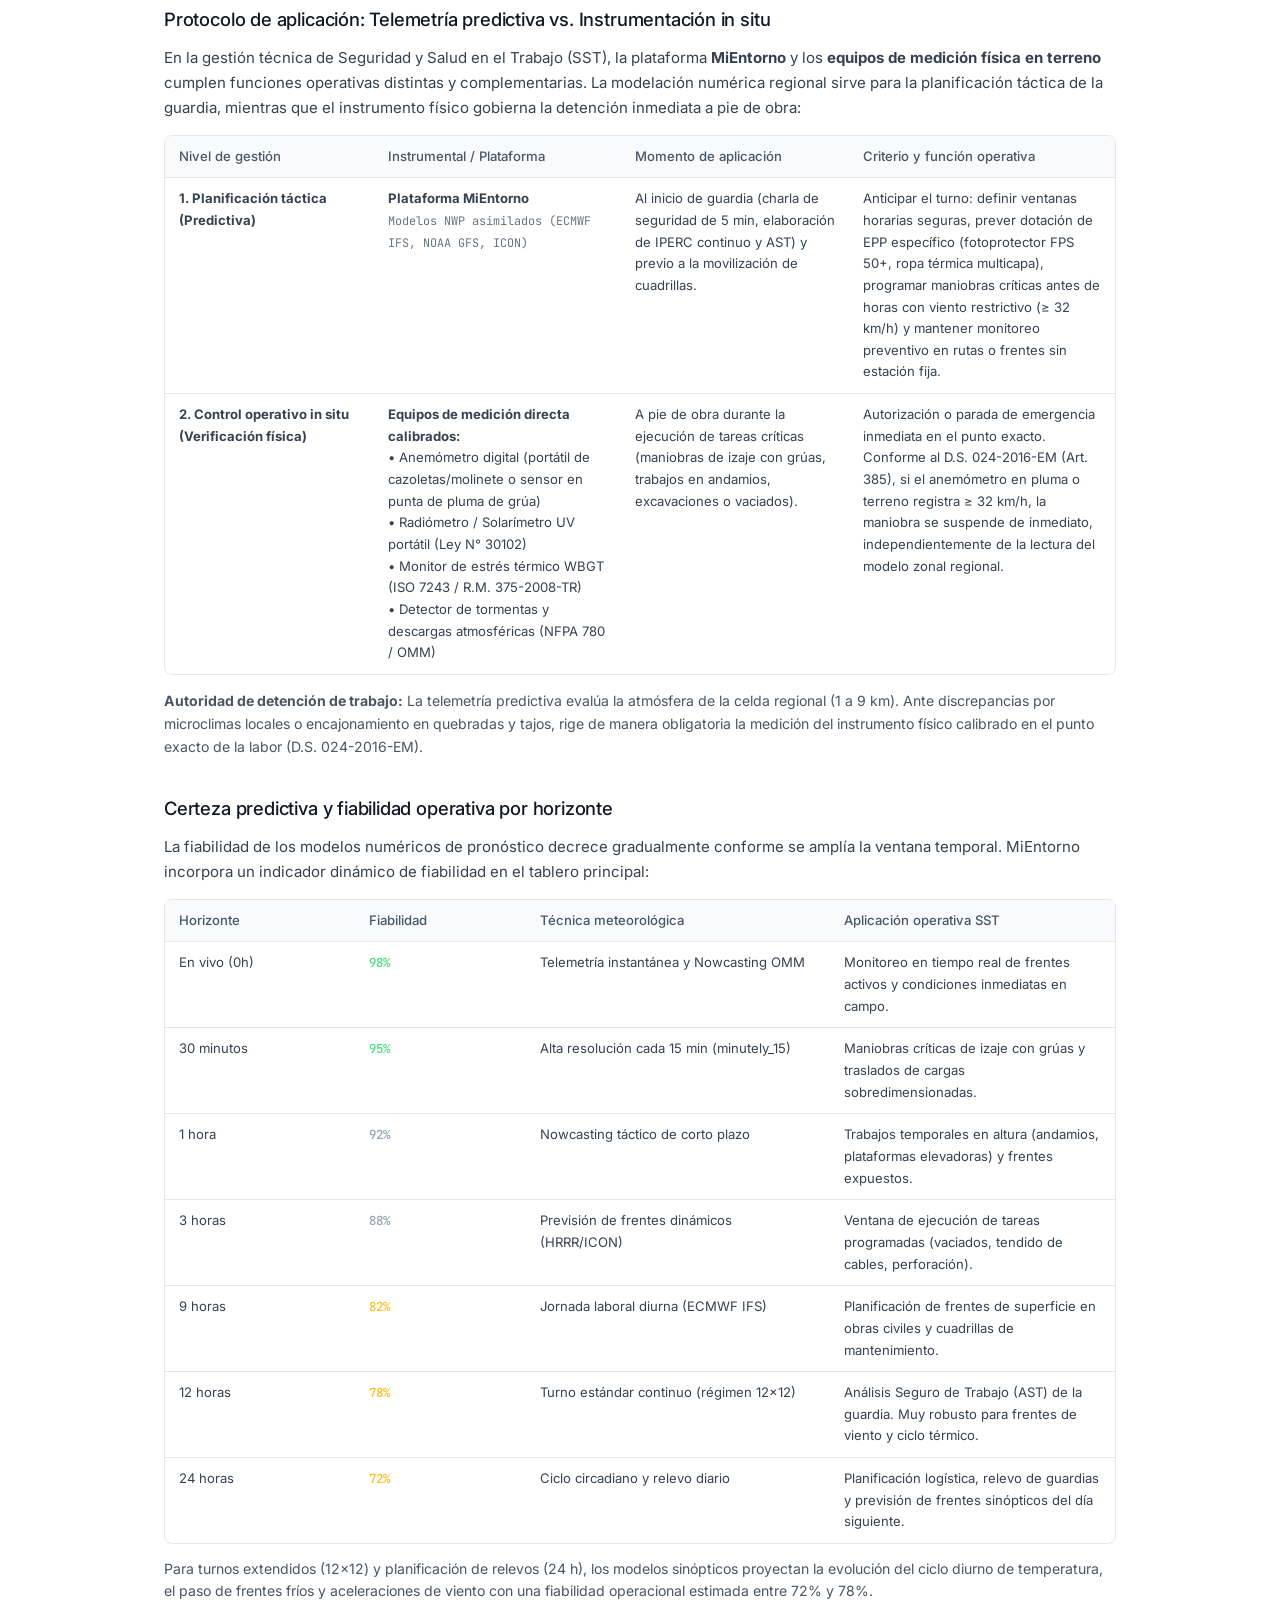
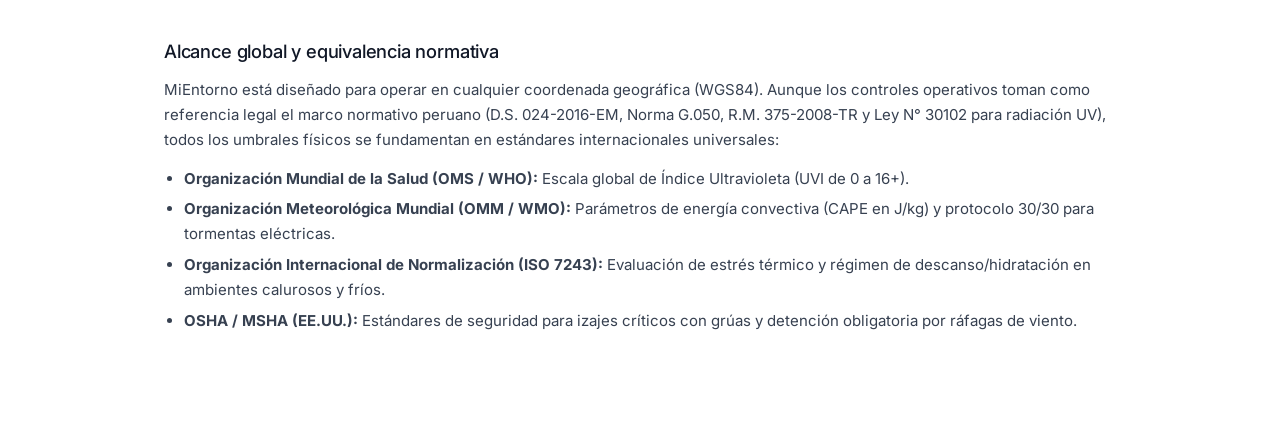
==== commit 102d4265: "style(docs): depurar redaccion tecnica, eliminar muletillas de IA y guiones largos en acerca.html" ====
--- a/acerca.html
+++ b/acerca.html
@@ -578,14 +578,7 @@
 
     <section>
       <p>
-        <b>MiEntorno</b> es una herramienta de consulta y evaluación de factores climáticos y físicos en
-        tiempo real.
-        Está diseñada para frentes de trabajo en terreno.
-      </p>
-      <p>
-        Su misión es proporcionar criterios técnicos objetivos para facilitar la decisión oportuna de
-        continuar o suspender tareas críticas a cielo abierto (maniobras
-        de izaje, trabajos en altura, excavaciones y tránsito de vehículos o equipos móviles).
+        <strong>MiEntorno</strong> es una plataforma de evaluación y monitoreo de riesgos físicos ambientales orientada a operaciones de minería, energía y construcción. Centraliza lecturas meteorológicas instantáneas y proyecciones a 24 horas para respaldar la continuidad o suspensión preventiva de trabajos a cielo abierto: maniobras de izaje con grúas, trabajos en altura, excavaciones y tránsito en calzadas.
       </p>
     </section>
 
@@ -600,9 +593,7 @@
         <p class="law-desc">
           En su artículo 385 y normas conexas, exige suspender maniobras de izaje con grúas cuando la velocidad del
           viento alcance o supere los 32 km/h (o el límite establecido por el fabricante), así como paralizar trabajos
-          en altura
-          ante tormentas o lluvias continuas. Asimismo, norma las distancias de frenado y tránsito seguro de vehículos y
-          maquinaria pesada.
+          en altura ante tormentas o lluvias continuas. Asimismo, norma las distancias de frenado y tránsito seguro de vehículos y maquinaria pesada.
         </p>
       </div>
 
@@ -644,36 +635,25 @@
     <section>
       <h2>Metodología de cálculo: Índice de Seguridad Operacional (ISO)</h2>
       <p>
-        El Índice de Seguridad Operacional (ISO) consolida el riesgo ambiental instantáneo y proyectado en una métrica
-        porcentual entre 0.0% y 100.0%. A diferencia de modelos empíricos basados en deducciones aritméticas ciegas (que
-        pueden ocultar un peligro crítico si los demás factores están en calma), MiEntorno implementa un <strong>modelo
-          riguroso de dos capas</strong> alineado con los estándares de <strong>Gestión de Riesgos Críticos (CRM /
-          ICMM)</strong>, normas sectoriales y la <strong>Ley N° 29783</strong>:
+        El Índice de Seguridad Operacional (ISO) consolida el riesgo ambiental en una escala porcentual de 0.0% a 100.0%. El algoritmo aplica un sistema de dos niveles basado en la Ley N° 29783 y normas sectoriales:
       </p>
 
       <div class="callout" style="margin-bottom: 20px;">
-        <span class="callout-title">Principio no compensatorio en SST</span>
+        <span class="callout-title">Criterio de no compensación de riesgos</span>
         <p style="margin-bottom: 0;">
-          En la gestión de riesgos críticos, la seguridad <strong>no es compensatoria</strong>. La ausencia de lluvia o
-          la serenidad del viento no pueden compensar ni diluir una tormenta eléctrica activa en proximidad o ráfagas
-          violentas sobre una grúa. Si un factor alcanza un nivel crítico, gobierna inmediatamente el índice y activa la
-          parada técnica obligatoria.
+          En seguridad industrial, las condiciones climáticas favorables no anulan un peligro crítico. Si una variable alcanza nivel de alerta (como viento &ge; 32 km/h o tormenta eléctrica), esta gobierna el índice e impone la parada de la tarea, aunque el resto de factores esté en calma.
         </p>
       </div>
 
       <div class="calc-box">
-        <strong>Ecuación de cálculo del ISO en 2 Capas:</strong><br><br>
-        1. Aptitud ponderada base: S<sub>ponderado</sub> = &sum;<sub>i=1</sub><sup>8</sup> (W<sub>i</sub> &times;
-        Aptitud<sub>i</sub>)<br>
-        2. Puerta de control crítico (Gating): ISO = min( S<sub>ponderado</sub> ,
-        Techo<sub>crítico</sub>(Severidad<sub>máx</sub>) )
+        <strong>Ecuación de cálculo del ISO:</strong><br><br>
+        1. Aptitud ponderada base: S<sub>ponderado</sub> = &sum;<sub>i=1</sub><sup>8</sup> (W<sub>i</sub> &times; Aptitud<sub>i</sub>)<br>
+        2. Techo por factor crítico gobernante: ISO = min( S<sub>ponderado</sub> , Techo(Severidad<sub>máx</sub>) )
       </div>
 
       <p>
-        <strong>Capa 1 &mdash; Ponderación multicriterio por potencial de daño (&sum; W<sub>i</sub> =
-          100%):</strong><br>
-        Cada factor tiene asignado un peso técnico proporcional a su severidad intrínseca y potencial de daño en
-        operaciones y frentes de trabajo a la intemperie:
+        <strong>Nivel 1: Ponderación multicriterio (&sum; W<sub>i</sub> = 100%):</strong><br>
+        Distribución porcentual según el potencial de daño físico a personas e infraestructura:
       </p>
 
       <ul
@@ -697,8 +677,8 @@
       </ul>
 
       <p>
-        <strong>Capa 2 &mdash; Puerta de control crítico (Critical Risk Gating):</strong><br>
-        El factor más severo en terreno impone un <strong>techo máximo infranqueable</strong> al índice general:
+        <strong>Nivel 2: Techo por condición crítica gobernante:</strong><br>
+        La variable en condición más desfavorable impone el límite máximo del índice general:
       </p>
 
       <div class="table-desktop">
@@ -1212,56 +1192,55 @@
       </div>
     </section>
     <section>
-      <h2>Fuentes de datos, procedencia y calidad de la telemetría (Open-Meteo)</h2>
+      <h2>Fuentes de datos y calidad de la telemetría (Open-Meteo)</h2>
       <p>
-        <strong>MiEntorno</strong> obtiene su telemetría meteorológica a través de la infraestructura de <strong>Open-Meteo</strong>. En términos de ingeniería de software y ciencias atmosféricas, Open-Meteo no genera datos sintéticos ni heurísticas empíricas propias; opera como una pasarela técnica de computación geoespacial de alto rendimiento que decodifica, interpola y procesa directamente las salidas de supercomputación numérica de los principales institutos meteorológicos gubernamentales del mundo:
+        MiEntorno procesa su telemetría mediante la interfaz de <strong>Open-Meteo</strong>, la cual decodifica e integra directamente las salidas de supercomputación numérica de agencias meteorológicas y científicas gubernamentales:
       </p>
 
       <div class="law-item">
-        <div class="law-name">1. ECMWF &mdash; Centro Europeo de Previsiones Meteorológicas a Plazo Medio</div>
+        <div class="law-name">ECMWF (Centro Europeo de Previsiones Meteorológicas)</div>
         <p class="law-desc">
-          Reconocido internacionalmente como el estándar de mayor precisión en predicción meteorológica numérica (NWP). Se integran las corridas operativas del modelo <strong>IFS (Integrated Forecasting System)</strong> con resolución espacial de 9 km, así como el reanálisis <strong>ERA5 / ERA5-Land</strong> (~9 km de resolución), el cual modela la física de la superficie terrestre (humedad volumétrica de suelo de 0 a 7 cm y balance de flujos térmicos).
+          Modelo operativo IFS con resolución espacial de 9 km y reanálisis ERA5-Land (~9 km). Modela la física de superficie terrestre: balances térmicos y humedad volumétrica de suelo (capa de 0 a 7 cm). Es la referencia técnica global de mayor precisión en predicción numérica.
         </p>
       </div>
 
       <div class="law-item">
-        <div class="law-name">2. NOAA / NCEP &mdash; Administración Nacional Oceánica y Atmosférica (EE.UU.)</div>
+        <div class="law-name">NOAA / NCEP (Estados Unidos)</div>
         <p class="law-desc">
-          Provee las salidas del modelo global <strong>GFS (Global Forecast System)</strong> y corridas de alta resolución <strong>HRRR (High-Resolution Rapid Refresh)</strong>. Incorpora asimilación continua de la constelación de satélites geoestacionarios GOES (GOES-East / GOES-West) para nowcasting de precipitación, temperatura de topes nubosos y campos de viento sinóptico.
+          Modelos globales GFS y corridas de alta resolución HRRR. Incorpora asimilación continua de la constelación de satélites geoestacionarios GOES (GOES-East / GOES-West) para nowcasting de precipitación, topes nubosos y campos de viento sinóptico.
         </p>
       </div>
 
       <div class="law-item">
-        <div class="law-name">3. DWD &mdash; Servicio Meteorológico Nacional de Alemania</div>
+        <div class="law-name">DWD (Servicio Meteorológico Alemán)</div>
         <p class="law-desc">
-          Aporta las salidas del modelo <strong>ICON (Icosahedral Nonhydrostatic)</strong> en malla triangular icosaédrica. Su formulación física no hidrostática resuelve con precisión la dinámica vertical de masas de aire, base para el cálculo riguroso de la energía potencial convectiva disponible (<strong>CAPE</strong> en J/kg) y la estabilidad atmosférica previa a tormentas eléctricas.
+          Modelo no hidrostático ICON en malla triangular. Resuelve la dinámica vertical de masas de aire, base para el cálculo termodinámico de la energía potencial convectiva disponible (CAPE en J/kg) previa a tormentas eléctricas.
         </p>
       </div>
 
       <div class="law-item">
-        <div class="law-name">4. CAMS / Copernicus &mdash; Servicio de Vigilancia Atmosférica de la Unión Europea</div>
+        <div class="law-name">CAMS / Copernicus (Unión Europea)</div>
         <p class="law-desc">
-          Suministra los modelos de radiación solar e <strong>Índice UV (UVI)</strong> global en superficie. Integra telemetría satelital del espesor de la capa de ozono estratosférico, ángulo cenital astronómico y profundidad óptica de aerosoles, conforme a la escala estandarizada por la Organización Mundial de la Salud (OMS).
+          Modelo de radiación solar global e Índice UV (UVI) en superficie, calibrado según el espesor de la capa de ozono estratosférico, ángulo cenital astronómico y profundidad óptica de aerosoles bajo el estándar de la OMS.
         </p>
       </div>
 
       <div class="law-item">
-        <div class="law-name">5. Cartografía satelital y georreferenciación toponímica</div>
+        <div class="law-name">Cartografía satelital y datum geodésico</div>
         <p class="law-desc">
-          La capa base visual utiliza ortofotografía satelital de alta resolución provista por <strong>Esri World Imagery</strong> (sensores comerciales Maxar y Earthstar Geographics), vinculada a geocodificación toponímica inversa sobre el elipsoide <strong>WGS84</strong> mediante OpenStreetMap Nominatim y la API geográfica de Open-Meteo.
+          Ortofotografía satelital de alta resolución provista por Esri World Imagery (sensores Maxar y Earthstar Geographics) georreferenciada sobre el datum elipsoidal WGS84, con búsqueda toponímica en OpenStreetMap Nominatim.
         </p>
       </div>
 
-      <p style="margin-top: 14px; font-size: 0.88rem; color: var(--text-muted); line-height: 1.6;">
-        <strong>Calidad y asimilación de datos (Data Quality):</strong> Los modelos numéricos consumidos se someten a ciclos continuos de asimilación de datos <strong>4D-Var (variacional cuadridimensional)</strong>. Este proceso ajusta las ecuaciones de la física atmosférica contrastándolas en tiempo real contra millones de observaciones empíricas: estaciones meteorológicas de superficie certificadas por la OMM/WMO, radiosondeos en globos estratosféricos, sensores en aeronaves comerciales (AMDAR) y sondeos satelitales por radioocultación GPS.
+      <p style="margin-top: 12px; font-size: 0.88rem; color: var(--text-muted); line-height: 1.55;">
+        <strong>Asimilación de datos (4D-Var):</strong> Las variables de los modelos numéricos se corrigen de forma continua contrastando las ecuaciones atmosféricas contra observaciones empíricas reales: estaciones meteorológicas automáticas de superficie certificadas por la OMM/WMO, radiosondas estratosféricas, reportes de aeronaves comerciales (AMDAR) y satélites con radioocultación GPS.
       </p>
     </section>
 
     <section>
       <h2>Márgenes de error, telemetría numérica y microclimas</h2>
       <p>
-        La plataforma utiliza predicción numérica meteorológica (NWP) asimilada con satélites y sondeos. Es fundamental
-        que el supervisor de SST comprenda cómo se relacionan los datos del modelo con la percepción física en terreno:
+        Para la evaluación de riesgos en terreno deben considerarse los siguientes factores físicos y de microclima:
       </p>
       <ul>
         <li>
@@ -1379,7 +1358,7 @@
       </div>
 
       <p style="margin-top: 14px; font-size: 0.88rem; color: var(--text-muted);">
-        <strong>Principio de autoridad de parada (Stop Work Authority):</strong> La telemetría predictiva evalúa la dinámica atmosférica de la celda geográfica (1 a 9 km); ante efectos de encajonamiento local, ráfagas turbulentas o microclimas en tajos y quebradas, la medición del instrumento físico calibrado en terreno rige la decisión legal y operativa.
+        <strong>Autoridad de detención de trabajo:</strong> La telemetría predictiva evalúa la atmósfera de la celda regional (1 a 9 km). Ante discrepancias por microclimas locales o encajonamiento en quebradas y tajos, rige de manera obligatoria la medición del instrumento físico calibrado en el punto exacto de la labor (D.S. 024-2016-EM).
       </p>
     </section>
 
@@ -1451,11 +1430,8 @@
         </div>
       </div>
 
-      <p style="margin-top: 12px; font-size: 0.88rem; color: var(--text-muted);">
-        En operaciones de campo y turnos extendidos, los horizontes de 12
-        horas (jornada continua) y 24 horas (relevo diario) son fundamentales para la gestión preventiva de riesgos. Con
-        una fiabilidad del 72% al 78%, los modelos numéricos modernos capturan con gran solvencia los ciclos diurnos de
-        temperatura, el paso de frentes fríos y las aceleraciones de viento sinóptico.
+      <p style="margin-top: 12px; font-size: 0.88rem; color: var(--text-muted); line-height: 1.55;">
+        Para turnos extendidos (12x12) y planificación de relevos (24 h), los modelos sinópticos proyectan la evolución del ciclo diurno de temperatura, el paso de frentes fríos y aceleraciones de viento con una fiabilidad operacional estimada entre 72% y 78%.
       </p>
     </section>
 
